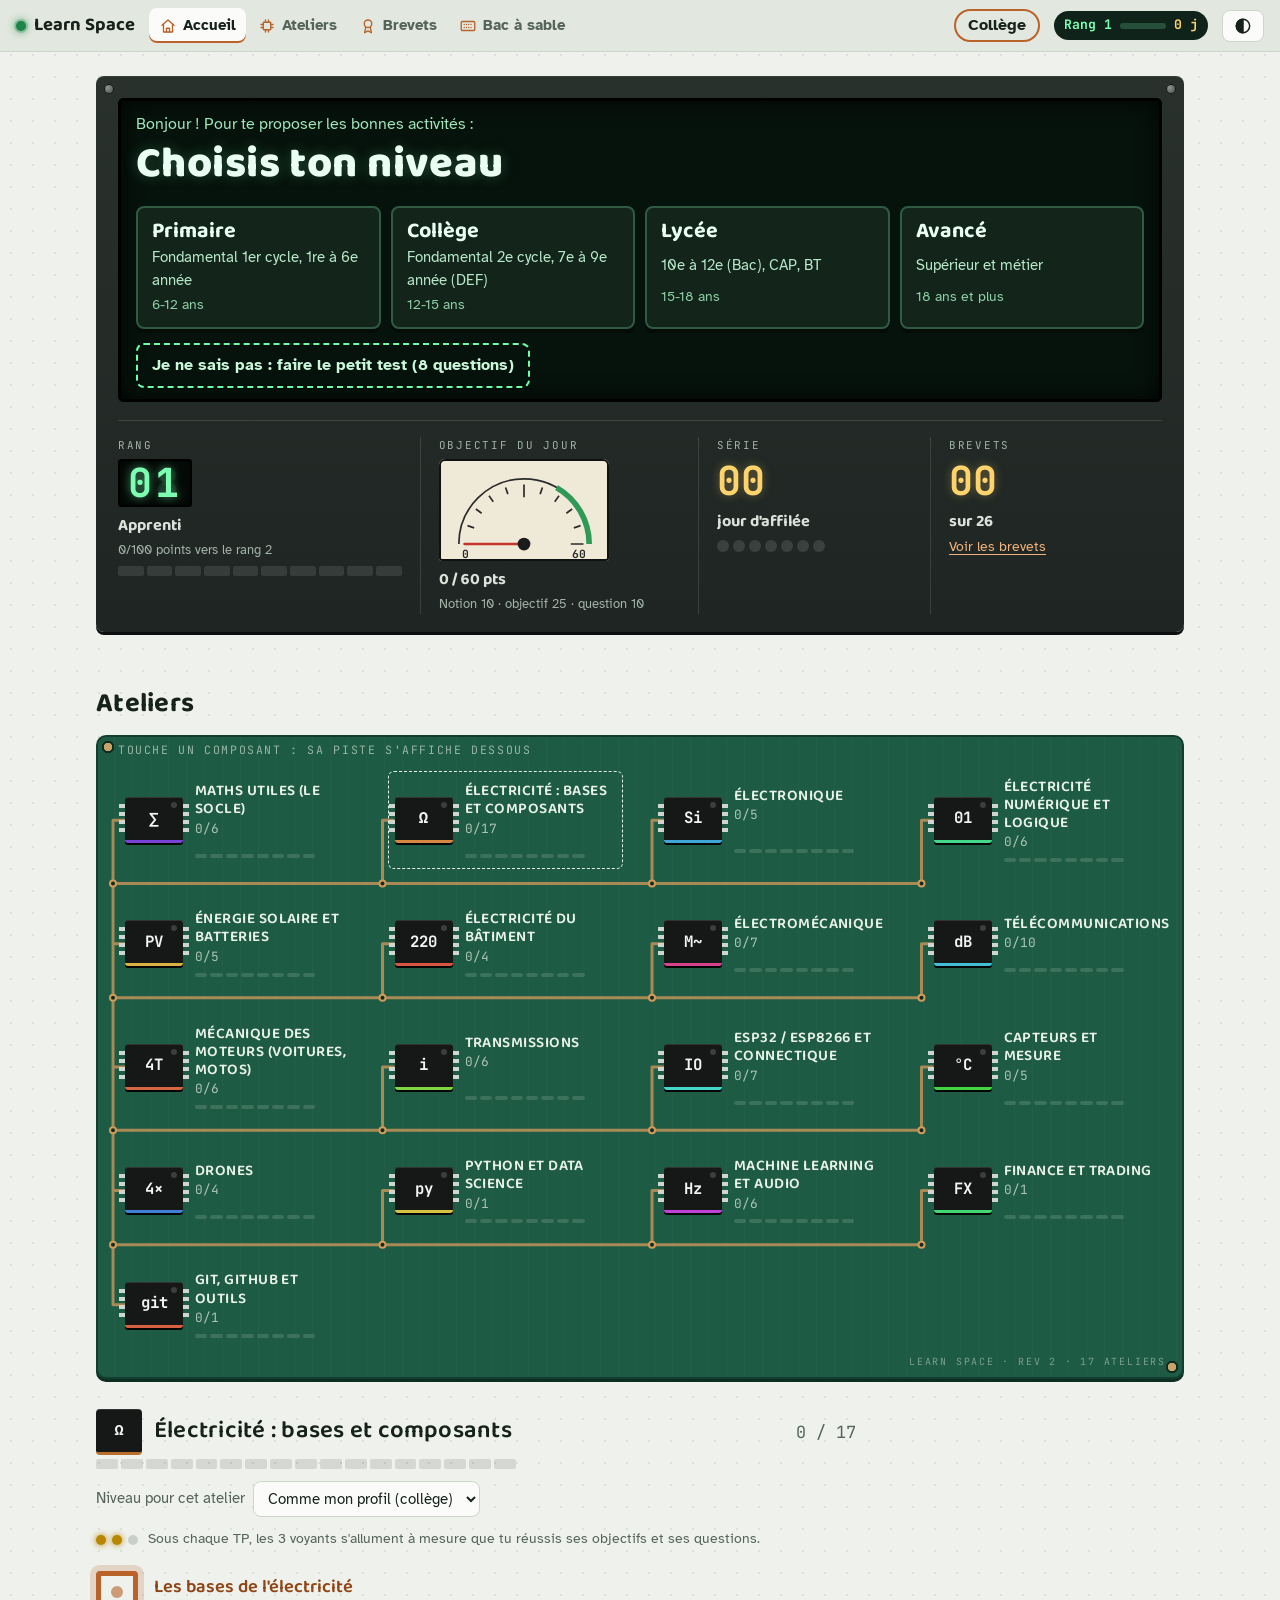
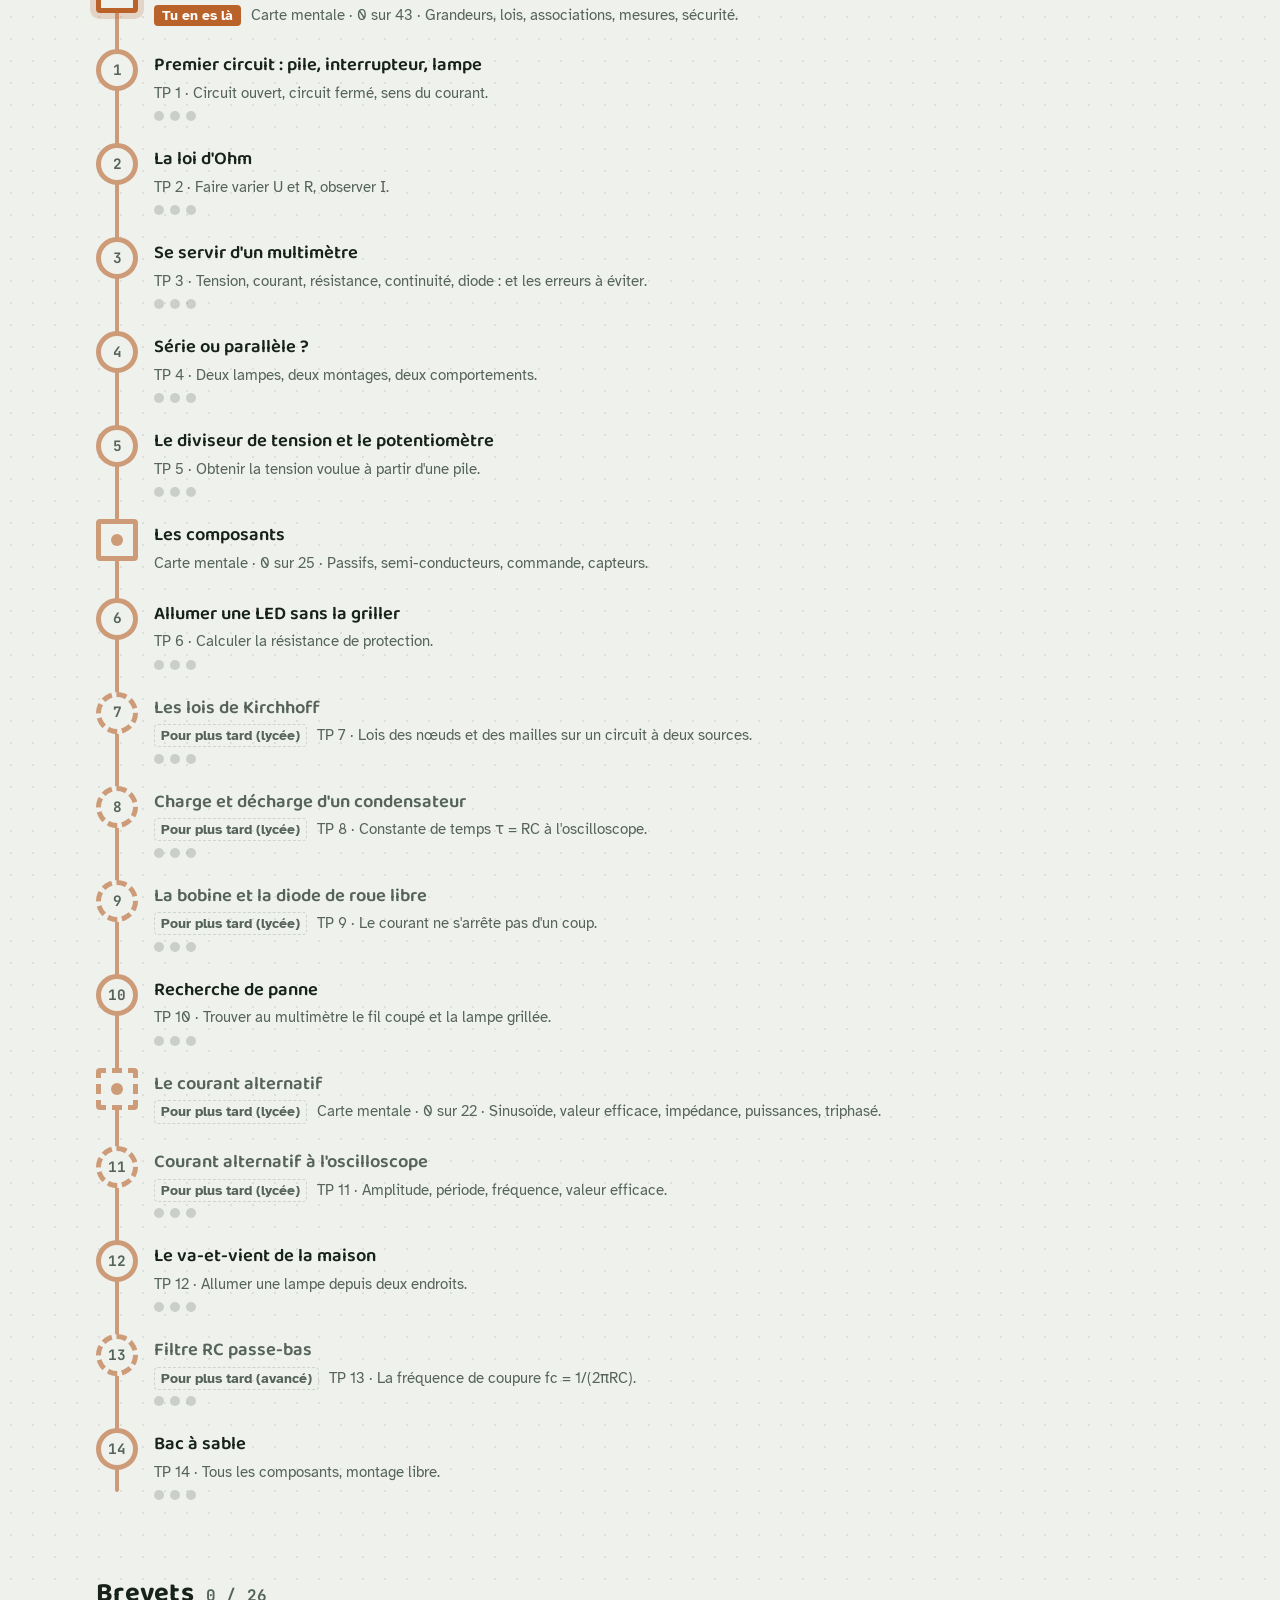
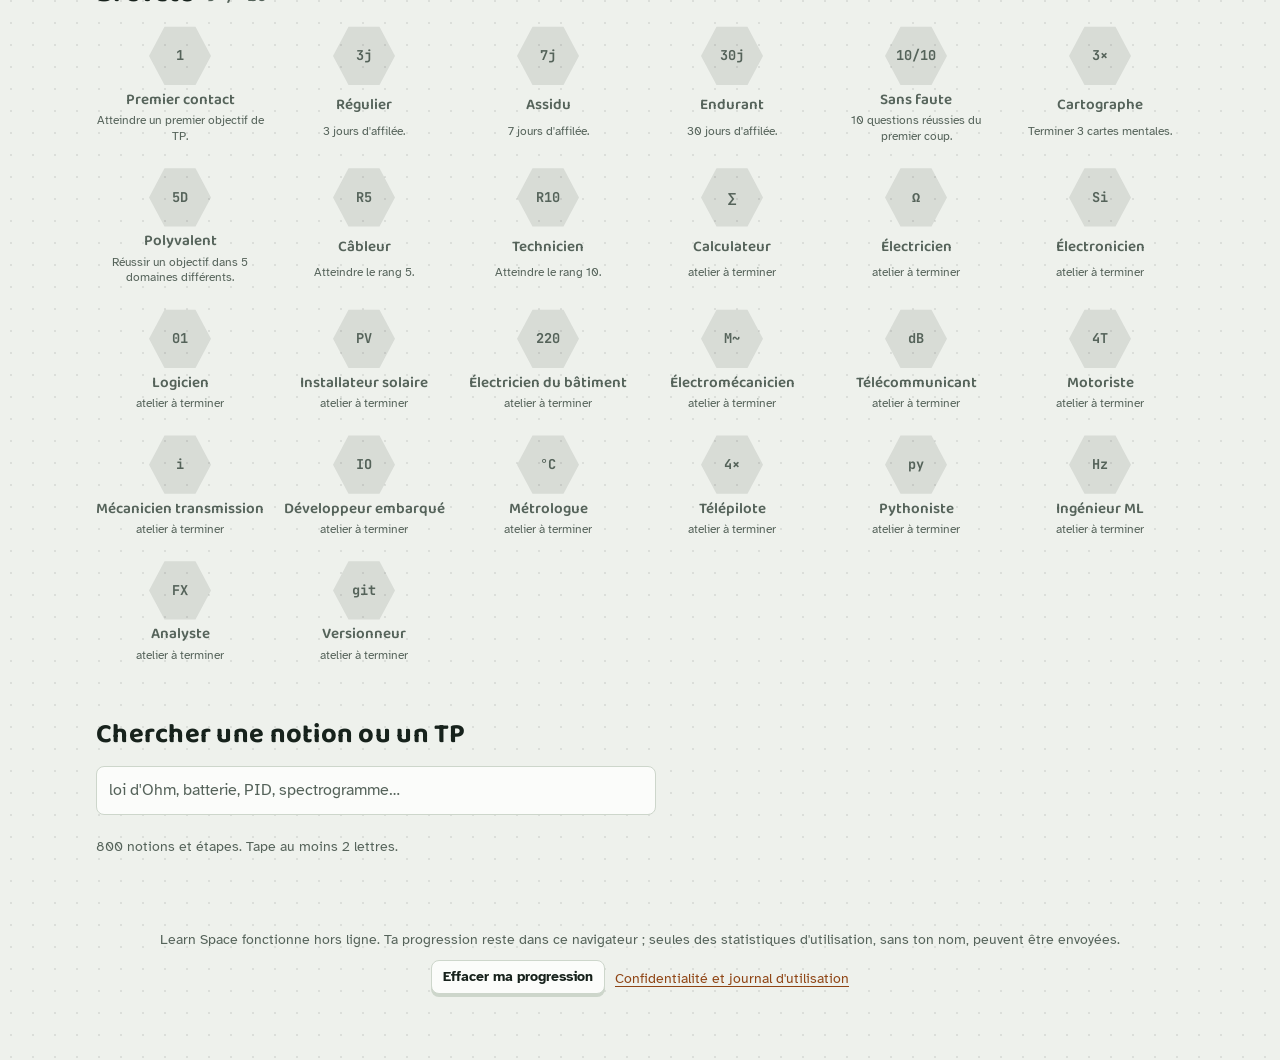
==== index.html @ 7f51d277 "Journal : corrections après l'avis du juge (plafonds et XFF, envoi au retour au premier plan, horlog" ====
<!doctype html>
<html lang="fr">
<head>
  <meta charset="utf-8">
  <meta name="viewport" content="width=device-width, initial-scale=1, viewport-fit=cover">
  <title>Learn Space</title>
  <link rel="manifest" href="manifest.webmanifest">
  <link rel="icon" href="assets/icone.svg" type="image/svg+xml">
  <meta name="theme-color" content="#1e5b44">
  <link rel="stylesheet" href="assets/css/style.css">
  <script src="assets/js/commun.js"></script>
  <script src="assets/js/progression.js"></script>
  <script src="assets/js/jeu.js"></script>
  <script src="contenu/parcours.js"></script>
  <script src="assets/js/niveaux.js"></script>
  <script src="assets/js/config-journal.js"></script>
  <script src="assets/js/journal.js"></script>
</head>
<body class="page-accueil">
  <main class="page">
    <section id="tableau" class="machine" aria-labelledby="titre-reprendre">
      <div id="reprendre" class="poste"></div>
      <div id="facade" class="facade" aria-label="Tableau de bord"></div>
    </section>

    <section id="ateliers" class="section" aria-labelledby="titre-ateliers">
      <h2 id="titre-ateliers">Ateliers</h2>
      <div class="carte-mere">
        <span class="serigraphie-consigne" aria-hidden="true">Touche un composant : sa piste s'affiche dessous</span>
        <svg class="pistes-cuivre" aria-hidden="true"></svg>
        <div id="composants" class="composants"></div>
        <span class="serigraphie-carte" aria-hidden="true">LEARN SPACE · REV 2 · 17 ATELIERS</span>
      </div>
      <div id="piste" class="piste-zone" aria-live="polite"></div>
    </section>

    <section id="brevets" class="section" aria-labelledby="titre-brevets">
      <h2 id="titre-brevets">Brevets <span id="brevets-resume" class="compte-titre"></span></h2>
      <div id="grille-brevets" class="plaques"></div>
    </section>

    <section id="bibliotheque" class="section" aria-labelledby="titre-biblio">
      <h2 id="titre-biblio">Chercher une notion ou un TP</h2>
      <input type="search" id="recherche" placeholder="loi d'Ohm, batterie, PID, spectrogramme…" aria-label="Chercher">
      <ul id="resultats" class="resultats"></ul>
    </section>

    <p class="pied">
      Learn Space fonctionne hors ligne. Ta progression reste dans ce navigateur ; seules des statistiques d'utilisation, sans ton nom, peuvent être envoyées.
      <button class="btn petit secondaire" id="effacer">Effacer ma progression</button>
      <a href="confidentialite.html">Confidentialité et journal d'utilisation</a>
    </p>
  </main>
  <script>
  (async function () {
    const LS = window.LS, J = LS.jeu;
    LS.entete(location.hash === "#brevets" ? "brevets" : location.hash && location.hash !== "#tableau" ? "ateliers" : "accueil");
    const cartes = [];
    LS.parcours.forEach(d => d.etapes.forEach(e => { if (e.type === "carte") cartes.push(e.id); }));
    await Promise.all(cartes.map(id => LS.charger("contenu/cartes/" + id + ".js").catch(() => null)));

    const avancement = (e, dom) => {
      if (e.type === "carte") { const c = LS.cartes[e.id]; return c ? LS.progressionCarte(c) : { faits: 0, total: 0, ratio: 0 }; }
      return LS.progressionTPStockee(e.id, LS.niveau(dom));
    };
    const nomNiveau = n => LS.infoNiveau(n).nom.toLowerCase();
    const majuscule = t => t.charAt(0).toUpperCase() + t.slice(1);
    const sansCarte = t => majuscule(t.replace(/^Carte : /, ""));
    const fini = a => a.total > 0 && a.ratio >= 0.999;
    const info = id => J.DOMAINES[id] || { code: "?", h: 30 };
    const bargraphe = (ratio, n) => { n = n || 10; return LS.el("span", { class: "bargraphe", style: "--n:" + n, role: "img", "aria-label": Math.round(ratio * 100) + " %" },
      Array.from({ length: n }, (_, i) => LS.el("i", { class: i < Math.round(ratio * n) ? "on" : "" }))); };
    const voyants = n => LS.el("span", { class: "voyants", role: "img", "aria-label": n + " voyant(s) sur 3" }, [0, 1, 2].map(i => LS.el("i", { class: i < n ? "on" : "" })));

    const domaines = LS.parcours.map(d => {
      const n = LS.niveau(d.id);
      const etapes = d.etapes.map(e => Object.assign({ domaine: d.id }, e, { a: avancement(e, d.id), portee: LS.pourNiveau(e.niv, n) }));
      const ratio = etapes.reduce((s, e) => s + e.a.ratio, 0) / etapes.length;
      // Étape en cours : la première non terminée qui est à la portée de l'élève (sinon la première non terminée).
      const courante = etapes.find(e => !fini(e.a) && e.portee) || etapes.find(e => !fini(e.a)) || null;
      return { d, n, etapes, ratio, faites: etapes.filter(e => fini(e.a)).length, courante };
    });
    const parId = Object.fromEntries(domaines.map(x => [x.d.id, x]));

    /* ---------- Reprendre ---------- */
    const der = LS.lire("derniere", null);
    let cible = null, raison = "";
    if (der) {
      const dom = domaines.find(x => x.etapes.some(e => e.type === der.type && e.id === der.id));
      const e = dom && dom.etapes.find(x => x.type === der.type && x.id === der.id);
      if (e && !fini(e.a) && e.portee) { cible = e; raison = "Tu t'es arrêté ici"; }
      else if (dom && dom.courante) { cible = dom.courante; raison = "Étape suivante"; }
    }
    if (!cible) { const dom = domaines.find(x => x.d.id === "electricite" && x.courante) || domaines.find(x => x.courante); if (dom) { cible = dom.courante; raison = der ? "Prochaine étape" : "Pour commencer"; } }
    const rep = document.getElementById("reprendre");
    const ecranChoix = !LS.profil().niveau || location.hash === "#niveau";
    if (ecranChoix) choixNiveau();
    else if (cible) {
      const inf = info(cible.domaine);
      rep.style.setProperty("--h", inf.h);
      // Un écran de machine qui affiche l'étape, et un gros bouton rond pour la lancer.
      rep.append(
        LS.el("div", { class: "ecran" }, [
          LS.el("span", { class: "ecran-ligne", text: raison + " :" }),
          LS.el("h1", { id: "titre-reprendre", text: sansCarte(cible.titre) }),
          LS.el("span", { class: "ecran-ligne" }, [LS.el("span", { class: "marquage mini", text: inf.code, "aria-hidden": "true" }),
            LS.el("span", { text: (cible.type === "carte" ? "carte mentale" : "TP") + " de l'atelier " + LS.nomDomaine(cible.domaine) + (cible.a.total ? ", " + cible.a.faits + " sur " + cible.a.total + " fait" + (cible.a.faits > 1 ? "s" : "") : "") })])
        ]),
        LS.el("a", { class: "bouton-marche", href: LS.etapeHref(cible) }, [LS.el("span", { class: "capuchon", "aria-hidden": "true" }), LS.el("span", { class: "etiquette-marche", text: cible.a.faits ? "Reprendre" : "Commencer" })]));
    } else rep.append(LS.el("div", { class: "ecran" }, [LS.el("h1", { id: "titre-reprendre", text: "Tout est terminé. Bravo !" })]));

    /* ---------- Choix du niveau, ou petit test de placement, sur l'écran de la machine ---------- */
    function choixNiveau() {
      const p = LS.profil();
      rep.innerHTML = "";
      const ecran = LS.el("div", { class: "ecran ecran-choix" });
      rep.append(ecran);
      ecran.append(
        LS.el("span", { class: "ecran-ligne", text: p.niveau ? "Ton niveau actuel : " + nomNiveau(p.niveau) + "." : "Bonjour ! Pour te proposer les bonnes activités :" }),
        LS.el("h1", { id: "titre-reprendre", text: "Choisis ton niveau" }),
        LS.el("div", { class: "clavier-niveaux" }, LS.NIVEAUX.map(x => LS.el("button", { class: "touche-niveau" + (p.niveau === x.n ? " actif" : ""), onclick: () => valider(x.n) }, [
          LS.el("strong", { text: x.nom }), LS.el("span", { text: x.ecole }), LS.el("small", { text: x.age })]))),
        LS.el("button", { class: "touche-test", onclick: test, text: "Je ne sais pas : faire le petit test (8 questions)" }));
    }
    function valider(n) {
      LS.choisirNiveau(n);
      try { history.replaceState(null, "", "#tableau"); } catch (e) { /* cadre */ }
      location.reload();
    }
    function test() {
      const Q = LS.TEST_PLACEMENT, reps = {};
      let niv = 1, k = 0;
      const ecran = rep.querySelector(".ecran");
      const suivante = () => {
        const qs = Q.map((q, i) => i).filter(i => Q[i].niv === niv);
        if (k >= qs.length) {
          const justes = qs.filter(i => reps[i] === Q[i].bonne).length;
          if (justes === 0 || niv === 4) return fin();
          niv++; k = 0; return suivante();
        }
        const i = qs[k], q = Q[i];
        ecran.innerHTML = "";
        ecran.append(LS.el("span", { class: "ecran-ligne", text: "Petit test · question " + (Object.keys(reps).length + 1) }),
          LS.el("h1", { id: "titre-reprendre", class: "question-test", text: q.q }),
          LS.el("div", { class: "reponses-test" }, q.choix.map((c, j) => LS.el("button", { class: "touche-niveau", text: c, onclick: () => { reps[i] = j; k++; suivante(); } }))));
      };
      const fin = () => {
        const n = LS.niveauDuTest(reps);
        ecran.innerHTML = "";
        ecran.append(LS.el("span", { class: "ecran-ligne", text: "Merci ! D'après tes réponses, on te propose :" }),
          LS.el("h1", { id: "titre-reprendre", text: LS.infoNiveau(n).nom }),
          LS.el("span", { class: "ecran-ligne", text: LS.infoNiveau(n).ecole + ". Tu pourras en changer quand tu veux." }),
          LS.el("div", { class: "clavier-niveaux deux" }, [LS.el("button", { class: "touche-niveau actif", text: "C'est parti", onclick: () => valider(n) }),
            LS.el("button", { class: "touche-niveau", text: "Choisir moi-même", onclick: choixNiveau })]));
      };
      suivante();
    }

    /* ---------- Façade d'appareil : niveau, jauge du jour, série, brevets ---------- */
    const etat = J.etat();
    const avDom = Object.fromEntries(domaines.map(x => [x.d.id, x.ratio]));
    const brevets = J.brevets(avDom), obtenus = brevets.filter(b => b.ok);
    const fac = document.getElementById("facade");
    const module = (cls, titre, contenu) => LS.el("div", { class: "module " + cls }, [LS.el("span", { class: "serigraphie", text: titre }), ...contenu]);
    fac.append(module("m-niveau", "RANG", [
      LS.el("div", { class: "afficheur", role: "img", "aria-label": "Rang " + etat.niveau.n }, [LS.el("span", { class: "fantome", "aria-hidden": "true", text: "88" }), LS.el("span", { class: "chiffres", text: String(etat.niveau.n).padStart(2, "0") })]),
      LS.el("span", { class: "module-texte" }, [LS.el("strong", { text: etat.niveau.titre }), LS.el("small", { text: etat.niveau.dans + "/" + etat.niveau.pour + " points vers le rang " + (etat.niveau.n + 1) })]),
      bargraphe(etat.niveau.ratio)
    ]));
    const r = Math.min(1, etat.jour / etat.objectifJour), ang = -90 + 180 * r;
    const grad = Array.from({ length: 11 }, (_, i) => { const a = Math.PI * (1 - i / 10), l = i % 5 ? 37 : 33; return `<line x1="${(60 + 42 * Math.cos(a)).toFixed(1)}" y1="${(60 - 42 * Math.sin(a)).toFixed(1)}" x2="${(60 + l * Math.cos(a)).toFixed(1)}" y2="${(60 - l * Math.sin(a)).toFixed(1)}"/>`; }).join("");
    fac.append(module("m-jour", "OBJECTIF DU JOUR", [
      LS.el("div", { class: "galva", html: `<svg viewBox="0 0 120 72" role="img" aria-label="${etat.jour} points sur ${etat.objectifJour} aujourd'hui">
        <path d="M14 60 A46 46 0 0 1 106 60" class="g-zone"/><path d="M83 20.2 A46 46 0 0 1 106 60" class="g-vert"/>
        <g class="g-grad">${grad}</g><text x="16" y="70" class="g-txt">0</text><text x="104" y="70" class="g-txt" text-anchor="end">${etat.objectifJour}</text>
        <line x1="60" y1="60" x2="60" y2="18" class="g-aiguille" transform="rotate(${ang.toFixed(1)} 60 60)"/><circle cx="60" cy="60" r="4.5" class="g-axe"/></svg>` }),
      LS.el("span", { class: "module-texte" }, [LS.el("strong", { class: "mono", text: etat.jour + " / " + etat.objectifJour + " pts" }), LS.el("small", { text: etat.jour >= etat.objectifJour ? "Atteint aujourd'hui." : "Notion 10 · objectif 25 · question 10" })])
    ]));
    const jours = LS.lire("jours", {}), semaine = LS.el("span", { class: "semaine", "aria-hidden": "true" });
    for (let i = 6; i >= 0; i--) { const d = new Date(); d.setDate(d.getDate() - i); semaine.append(LS.el("i", { class: (jours[J.jourISO(d)] || 0) > 0 ? "on" : "" })); }
    fac.append(module("m-serie", "SÉRIE", [LS.el("span", { class: "compteur mono", text: String(etat.serie).padStart(2, "0") }), LS.el("span", { class: "module-texte" }, [LS.el("strong", { text: etat.serie > 1 ? "jours d'affilée" : "jour d'affilée" }), semaine])]));
    fac.append(module("m-brevets", "BREVETS", [LS.el("span", { class: "compteur mono", text: String(obtenus.length).padStart(2, "0") }), LS.el("span", { class: "module-texte" }, [LS.el("strong", { text: "sur " + brevets.length }), LS.el("a", { href: "#brevets", text: "Voir les brevets" })])]));

    /* ---------- Carte mère : un composant par atelier, reliés par des pistes ---------- */
    const zoneC = document.getElementById("composants"), svgP = document.querySelector(".pistes-cuivre"), zonePiste = document.getElementById("piste");
    domaines.forEach(x => {
      const inf = info(x.d.id);
      zoneC.append(LS.el("button", { class: "composant" + (x.ratio >= 0.999 ? " termine" : x.ratio > 0 ? " en-cours" : ""), id: "atelier-" + x.d.id, style: "--h:" + inf.h, "aria-label": x.d.titre + ", " + x.faites + " étapes terminées sur " + x.etapes.length, onclick: () => choisir(x.d.id, true) }, [
        LS.el("span", { class: "boitier", "aria-hidden": "true" }, [LS.el("span", { class: "code", text: inf.code }), LS.el("span", { class: "led-etat" })]),
        LS.el("span", { class: "etiquette-compo" }, [LS.el("strong", { text: x.d.titre }), LS.el("small", { class: "mono", text: x.faites + "/" + x.etapes.length })]),
        bargraphe(x.ratio, 8)
      ]));
    });
    // Pistes de cuivre orthogonales d'un boîtier au suivant (recalculées quand la mise en page change).
    function tracerPistes() {
      const base = zoneC.getBoundingClientRect();
      const compos = [...zoneC.querySelectorAll(".composant")].map(c => ({ c: c.getBoundingClientRect(), b: c.querySelector(".boitier").getBoundingClientRect() }));
      svgP.setAttribute("viewBox", `0 0 ${base.width} ${base.height}`);
      svgP.style.width = base.width + "px"; svgP.style.height = base.height + "px";
      // Bas de chaque rangée : les pistes passent dans le couloir sous la rangée, jamais sur les textes.
      const basRangee = y => Math.max(...compos.filter(k => Math.abs(k.c.top - y) < 4).map(k => k.c.bottom));
      let d = "", vias = "";
      for (let i = 0; i < compos.length - 1; i++) {
        const A = compos[i], B = compos[i + 1];
        // On sort et on entre par la patte gauche des boîtiers : la colonne de gauche est toujours libre.
        const xa = A.b.left - base.left, xb = B.b.left - base.left, ga = xa - 12, gb = xb - 12;
        const ya = A.b.top + A.b.height / 2 - base.top, yb = B.b.top + B.b.height / 2 - base.top;
        const couloir = basRangee(A.c.top) - base.top + 14;
        d += `M${xa} ${ya}H${ga}V${couloir}H${gb}V${yb}H${xb}`;
        vias += `<circle cx="${ga}" cy="${couloir}" r="3"/>`;
      }
      svgP.innerHTML = `<path d="${d}"/><g class="vias">${vias}</g>`;
    }
    tracerPistes();
    if (window.ResizeObserver) new ResizeObserver(tracerPistes).observe(zoneC); else window.addEventListener("resize", tracerPistes);
    if (document.fonts && document.fonts.ready) document.fonts.ready.then(tracerPistes);

    function choisir(id, defiler) {
      const x = parId[id]; if (!x) return;
      zoneC.querySelectorAll(".composant").forEach(t => { const v = t.id === "atelier-" + id; t.classList.toggle("choisi", v); t.setAttribute("aria-pressed", v ? "true" : "false"); });
      const inf = info(id);
      zonePiste.innerHTML = ""; zonePiste.style.setProperty("--h", inf.h);
      const liste = LS.el("ol", { class: "piste" });
      let nTP = 0;
      x.etapes.forEach(e => {
        const f = fini(e.a), cour = (cible && cible.domaine === id ? cible.id === e.id && cible.type === e.type : x.courante === e);
        if (e.type === "tp") nTP++;
        liste.append(LS.el("li", { class: "plot" + (f ? " fait" : "") + (cour ? " courant" : "") + (e.portee ? "" : " plus-tard") + (e.type === "carte" ? " carte" : " tp") }, [
          LS.el("span", { class: "pastille", "aria-hidden": "true", text: f ? "✓" : e.type === "carte" ? "" : String(nTP) }),
          LS.el("div", { class: "plot-texte" }, [
            LS.el("a", { href: LS.etapeHref(e), class: "plot-lien", text: sansCarte(e.titre) }),
            LS.el("span", { class: "plot-info" }, [cour ? LS.el("span", { class: "ici", text: "Tu en es là" }) : null,
              e.portee ? null : LS.el("span", { class: "plus-tard-etiquette", text: "Pour plus tard (" + nomNiveau(e.niv) + ")" }),
              LS.el("span", { text: (e.type === "carte" ? "Carte mentale" : "TP " + nTP) + (e.a.total ? " · " + e.a.faits + " sur " + e.a.total : "") + (e.desc ? " · " + e.desc : "") })]),
            e.type === "tp" ? voyants(Math.round(e.a.ratio * 3)) : null
          ])
        ]));
      });
      zonePiste.append(
        LS.el("div", { class: "piste-tete" }, [
          LS.el("div", { class: "piste-nom" }, [LS.el("span", { class: "marquage", text: inf.code, "aria-hidden": "true" }), LS.el("h3", { text: x.d.titre }),
            LS.el("span", { class: "piste-compte mono", text: x.faites + " / " + x.etapes.length })]), bargraphe(x.ratio, x.etapes.length),
          LS.el("label", { class: "niveau-atelier" }, [LS.el("span", { text: "Niveau pour cet atelier" }),
            LS.el("select", { id: "niveau-atelier", onchange: ev => { LS.choisirNiveau(+ev.target.value || null, id); location.reload(); } },
              [LS.el("option", { value: "", text: "Comme mon profil (" + nomNiveau(LS.niveau()) + ")" })].concat(LS.NIVEAUX.map(v => {
                const o = LS.el("option", { value: v.n, text: v.nom }); if ((LS.profil().parAtelier || {})[id] === v.n) o.selected = true; return o; })))]),
          LS.el("p", { class: "legende-voyants" }, [voyants(2), LS.el("span", { text: "Sous chaque TP, les 3 voyants s'allument à mesure que tu réussis ses objectifs et ses questions." })])]),
        liste);
      if (defiler) { zonePiste.scrollIntoView({ behavior: matchMedia("(prefers-reduced-motion: reduce)").matches ? "auto" : "smooth", block: "start" }); try { history.replaceState(null, "", "#" + id); } catch (e) { /* cadre */ } }
    }
    const h = location.hash.slice(1);
    choisir(parId[h] ? h : (cible ? cible.domaine : domaines[0].d.id), !!parId[h]);

    /* ---------- Brevets : plaques gravées ---------- */
    document.getElementById("brevets-resume").textContent = obtenus.length + " / " + brevets.length;
    const gb = document.getElementById("grille-brevets");
    const vus = LS.lire("brevetsVus", {}), nouveaux = [];
    brevets.forEach(b => {
      if (b.ok && !vus[b.id]) { nouveaux.push(b); vus[b.id] = true; }
      gb.append(LS.el("div", { class: "plaque-brevet" + (b.ok ? " obtenu" : "") + (b.domaine ? " domaine" : ""), style: b.h !== undefined ? "--h:" + b.h : null, title: b.desc }, [
        LS.el("span", { class: "plaque", text: b.code, "aria-hidden": "true" }),
        LS.el("strong", { text: b.nom }),
        LS.el("small", { text: b.ok ? "obtenu" : b.domaine ? "atelier à terminer" : b.desc })]));
    });
    LS.ecrire("brevetsVus", vus);
    nouveaux.slice(0, 3).forEach(b => LS.avis("Nouveau brevet : " + b.nom));
    if (location.hash === "#brevets") document.getElementById("brevets").scrollIntoView();

    /* ---------- Recherche ---------- */
    const index = [];
    domaines.forEach(x => x.etapes.forEach(e => index.push({ texte: e.titre + " " + (e.desc || ""), titre: sansCarte(e.titre), sous: (e.type === "carte" ? "Carte · " : "TP · ") + x.d.titre, href: LS.etapeHref(e) })));
    LS.parcours.forEach(d => d.etapes.filter(e => e.type === "carte" && LS.cartes[e.id]).forEach(e => {
      LS.noeudsCarte(LS.cartes[e.id]).filter(n => n._niveau > 0).forEach(n => index.push({ texte: n.t + " " + (n.d || ""), titre: n.t, sous: "Notion · " + LS.cartes[e.id].titre, href: "carte.html?id=" + e.id + "&n=" + LS.slug(n.t) }));
    }));
    const norm = t => String(t).normalize("NFD").replace(/[̀-ͯ]/g, "").toLowerCase();
    index.forEach(x => { x.n = norm(x.texte); x.nt = norm(x.titre); });
    const res = document.getElementById("resultats"), champ = document.getElementById("recherche");
    const chercher = () => {
      const q = norm(champ.value.trim()); res.innerHTML = "";
      if (q.length < 2) { res.append(LS.el("li", { class: "vide", text: index.length + " notions et étapes. Tape au moins 2 lettres." })); return; }
      const t = index.filter(x => x.n.includes(q)).sort((a, b) => (b.nt.includes(q) - a.nt.includes(q))).slice(0, 30);
      if (!t.length) res.append(LS.el("li", { class: "vide", text: "Rien trouvé pour « " + champ.value + " »." }));
      t.forEach(x => res.append(LS.el("li", {}, [LS.el("a", { href: x.href, text: x.titre }), LS.el("span", { class: "desc", text: x.sous })])));
    };
    champ.addEventListener("input", chercher); chercher();

    document.getElementById("effacer").addEventListener("click", ev => {
      LS.confirmer(ev.currentTarget, () => { ["compris", "tp", "gains", "jours", "brevetsVus"].forEach(k => LS.ecrire(k, {})); LS.ecrire("derniere", null); location.reload(); }, "Tout effacer ? Clique encore");
    });
  })();
  </script>
</body>
</html>
---- assets/css/style.css ----
/* Learn Space : feuille de style commune.
   Identité « atelier d'électronique » : plan d'atelier en clair, circuit imprimé de nuit en sombre,
   cuivre pour l'action, LED pour l'état, afficheurs et jauges pour la progression.
   Mise en page : en-tête collant + onglets en bas sur téléphone ; contenu en une colonne qui
   s'élargit en grilles sur grand écran. */

/* Polices locales (hors ligne, aucune requête vers un service tiers) : voir assets/fonts/LICENCES.md */
@font-face { font-family: "Atkinson Hyperlegible"; font-style: normal; font-weight: 400; font-display: swap; src: url("../fonts/atkinson-400.woff2") format("woff2"); }
@font-face { font-family: "Atkinson Hyperlegible"; font-style: normal; font-weight: 700; font-display: swap; src: url("../fonts/atkinson-700.woff2") format("woff2"); }
@font-face { font-family: "Atkinson Hyperlegible"; font-style: italic; font-weight: 400; font-display: swap; src: url("../fonts/atkinson-400-italique.woff2") format("woff2"); }
@font-face { font-family: "Baloo 2"; font-style: normal; font-weight: 400 800; font-display: swap; src: url("../fonts/baloo2.woff2") format("woff2"); }
@font-face { font-family: "JetBrains Mono"; font-style: normal; font-weight: 100 800; font-display: swap; src: url("../fonts/jetbrains-mono.woff2") format("woff2"); }

:root {
  --fond: #eef1ec;
  --fond-2: #e2e8df;
  --carte: #fbfcfa;
  --texte: #17221c;
  --texte-doux: #55635a;
  --accent: #b9622a;
  --accent-fort: #8f4515;
  --noeud: #f1d6b6;
  --noeud-texte: #46260f;
  --lien: #b9622a;
  --bordure: #cdd6cb;
  --ok: #1d8549;
  --alerte: #c3352a;
  --info: #2560a5;
  --or: #b88600;
  --pcb: #1d5c45;
  --pcb-texte: #eaf5ee;
  --ecran: #10231b;
  --ecran-texte: #7dffb2;
  --sur-accent: #ffffff;
  --ombre: 0 1px 0 rgba(23, 34, 28, .06), 0 6px 18px -10px rgba(23, 34, 28, .35);
  --rayon: 12px;
  --police: "Atkinson Hyperlegible", "Segoe UI", system-ui, -apple-system, sans-serif;
  --police-titre: "Baloo 2", "Segoe UI", system-ui, sans-serif;
  --mono: "JetBrains Mono", ui-monospace, Consolas, monospace;
  --nav-bas: 0px;
  color-scheme: light;
}
@media (prefers-color-scheme: dark) {
  :root:not([data-theme="light"]) {
    --fond: #0e1613; --fond-2: #14201b; --carte: #19261f; --texte: #e7eee8; --texte-doux: #a3b2a8;
    --accent: #dd8a4e; --accent-fort: #f3a86f; --noeud: #f0c597; --noeud-texte: #36200d; --lien: #dd8a4e;
    --bordure: #2b3a33; --ok: #4fd08a; --alerte: #ff7b6c; --info: #84b6ff; --or: #f0c24b;
    --pcb: #2a7d5d; --pcb-texte: #eaf5ee; --ecran: #07120d; --ecran-texte: #7dffb2; --sur-accent: #1c0e04;
    --ombre: 0 1px 0 rgba(0, 0, 0, .3), 0 8px 22px -12px rgba(0, 0, 0, .7);
    color-scheme: dark;
  }
}
:root[data-theme="dark"] {
  --fond: #0e1613; --fond-2: #14201b; --carte: #19261f; --texte: #e7eee8; --texte-doux: #a3b2a8;
  --accent: #dd8a4e; --accent-fort: #f3a86f; --noeud: #f0c597; --noeud-texte: #36200d; --lien: #dd8a4e;
  --bordure: #2b3a33; --ok: #4fd08a; --alerte: #ff7b6c; --info: #84b6ff; --or: #f0c24b;
  --pcb: #2a7d5d; --pcb-texte: #eaf5ee; --ecran: #07120d; --ecran-texte: #7dffb2; --sur-accent: #1c0e04;
  --ombre: 0 1px 0 rgba(0, 0, 0, .3), 0 8px 22px -12px rgba(0, 0, 0, .7);
  color-scheme: dark;
}

* { box-sizing: border-box; }
html, body { margin: 0; }
body {
  background: var(--fond);
  /* trame discrète de plan / de circuit imprimé */
  background-image: radial-gradient(color-mix(in srgb, var(--texte) 9%, transparent) 1px, transparent 1.2px);
  background-size: 22px 22px;
  color: var(--texte);
  font-family: var(--police);
  font-size: 16px;
  line-height: 1.55;
  min-height: 100vh;
  padding-bottom: var(--nav-bas);
}
body::before { content: ""; position: fixed; inset: 0 0 auto; height: env(safe-area-inset-top, 0px); z-index: 60; background: var(--fond-2); }
a { color: var(--accent-fort); text-underline-offset: 3px; }
h1, h2, h3 { line-height: 1.2; font-family: var(--police-titre); text-wrap: balance; letter-spacing: .01em; }
h1 { font-size: clamp(1.6rem, 3.6vw, 2.3rem); font-weight: 800; margin: .2em 0 .4em; }
h2 { font-size: 1.3rem; font-weight: 700; margin: 1.2em 0 .5em; }
h3 { font-size: 1.08rem; font-weight: 600; margin: 1em 0 .4em; }
code, .mono { font-family: var(--mono); font-size: .9em; }
:focus-visible { outline: 3px solid color-mix(in srgb, var(--accent) 70%, transparent); outline-offset: 2px; }
.surtitre { font-family: var(--mono); font-size: .82rem; letter-spacing: .12em; text-transform: uppercase; color: var(--texte-doux); }

/* ---------- En-tête et navigation ---------- */
.entete {
  display: flex; align-items: center; gap: 14px;
  padding-block: 8px; padding-left: max(16px, env(safe-area-inset-left, 0px)); padding-right: max(16px, env(safe-area-inset-right, 0px));
  background: var(--fond-2);
  border-bottom: 1px solid var(--bordure);
  position: sticky; top: env(safe-area-inset-top, 0px); z-index: 50;
}
.entete .logo { display: inline-flex; align-items: center; gap: 8px; font-family: var(--police-titre); font-weight: 700; font-size: 1.15rem; color: var(--texte); text-decoration: none; white-space: nowrap; }
.led { width: 10px; height: 10px; border-radius: 50%; background: var(--ok); box-shadow: 0 0 0 2px color-mix(in srgb, var(--ok) 25%, transparent), 0 0 10px var(--ok); }
.nav-haut { display: flex; gap: 2px; flex: 1; }
.onglet { display: inline-flex; align-items: center; gap: 6px; color: var(--texte-doux); text-decoration: none; padding: 6px 10px; border-radius: 8px; font-weight: 700; font-size: .93rem; }
.onglet .ic { display: inline-flex; color: var(--accent); }
.onglet .ic svg { width: 18px; height: 18px; }
.bouton-theme { display: inline-grid; place-items: center; }
.onglet:hover { color: var(--texte); background: var(--fond); }
.onglet.actif { color: var(--texte); background: var(--carte); box-shadow: inset 0 -2px 0 var(--accent); }
.puce-joueur { white-space: nowrap; display: inline-flex; align-items: center; gap: 8px; padding: 4px 10px; border-radius: 99px; background: var(--ecran); color: var(--ecran-texte); text-decoration: none; font-family: var(--mono); font-size: .82rem; font-weight: 700; }
.puce-barre { width: 46px; height: 6px; border-radius: 3px; background: color-mix(in srgb, var(--ecran-texte) 20%, transparent); overflow: hidden; }
.puce-barre > span { display: block; height: 100%; background: var(--ecran-texte); transition: width .5s; }
.puce-serie { color: #ffd36b; }
.bouton-theme { background: var(--carte); border: 1px solid var(--bordure); color: var(--texte); border-radius: 8px; padding: 5px 10px; cursor: pointer; font: inherit; }
.nav-bas { display: none; }
@media (max-width: 720px) {
  :root { --nav-bas: calc(62px + env(safe-area-inset-bottom, 0px)); }
  .nav-haut { display: none; }
  .entete { justify-content: space-between; }
  .entete .logo { margin-right: auto; }
  .nav-bas {
    display: grid; grid-template-columns: repeat(4, 1fr); position: fixed; z-index: 55; left: 0; right: 0; bottom: 0;
    padding: 6px max(8px, env(safe-area-inset-right, 0px)) calc(6px + env(safe-area-inset-bottom, 0px)) max(8px, env(safe-area-inset-left, 0px));
    background: var(--fond-2); border-top: 1px solid var(--bordure);
  }
  .nav-bas .onglet { flex-direction: column; gap: 0; font-size: .72rem; padding: 4px 2px; justify-content: center; }
  .nav-bas .onglet .ic svg { width: 22px; height: 22px; }
  .nav-bas .onglet.actif { box-shadow: inset 0 2px 0 var(--accent); background: transparent; }
  body.page-tp { --nav-bas: 0px; }
  body.page-tp .nav-bas, body.carte-page .nav-bas { display: none; }
  body.carte-page { --nav-bas: 0px; }
}

.page { max-width: 1120px; margin: 0 auto; padding-block: 16px 40px; padding-left: max(16px, env(safe-area-inset-left, 0px)); padding-right: max(16px, env(safe-area-inset-right, 0px)); }
.page-large { max-width: 1500px; margin: 0 auto; padding-block: 12px 28px; padding-left: max(16px, env(safe-area-inset-left, 0px)); padding-right: max(16px, env(safe-area-inset-right, 0px)); }

/* ---------- Boutons (touches d'appareil) et champs ---------- */
.btn {
  display: inline-flex; align-items: center; gap: 6px; justify-content: center;
  background: var(--accent); color: var(--sur-accent); border: none; border-radius: 10px;
  box-shadow: 0 3px 0 var(--accent-fort); padding: 9px 16px; margin-bottom: 3px;
  font: inherit; font-weight: 700; cursor: pointer; text-decoration: none; touch-action: manipulation;
  transition: transform .06s, box-shadow .06s, filter .15s;
}
.btn:hover { filter: brightness(1.06); }
.btn:active { transform: translateY(3px); box-shadow: 0 0 0 var(--accent-fort); }
.btn.secondaire { background: var(--carte); color: var(--texte); box-shadow: 0 3px 0 var(--bordure); border: 1px solid var(--bordure); }
.btn.secondaire:active { box-shadow: 0 0 0 var(--bordure); }
.btn.petit { padding: 5px 11px; font-size: .88rem; border-radius: 8px; }
.btn.actif { outline: 3px solid var(--accent); outline-offset: 1px; }
.btn:disabled { opacity: .5; cursor: default; transform: none; }

input[type="range"] { width: 100%; accent-color: var(--accent); }
select, input[type="text"], input[type="number"], input[type="search"] {
  font: inherit; padding: 7px 10px; border-radius: 8px;
  border: 1px solid var(--bordure); background: var(--carte); color: var(--texte);
}

/* ---------- Blocs, étiquettes, barres ---------- */
.bloc { background: var(--carte); border: 1px solid var(--bordure); border-radius: var(--rayon); padding: 14px 16px; box-shadow: var(--ombre); }
.grille { display: grid; gap: 14px; grid-template-columns: repeat(auto-fill, minmax(min(100%, 260px), 1fr)); }
.etiquette {
  display: inline-block; font-size: .76rem; font-weight: 700; padding: 2px 8px; border-radius: 6px;
  background: var(--fond-2); color: var(--texte-doux); border: 1px solid var(--bordure);
}
.etiquette.carte { background: var(--noeud); color: var(--noeud-texte); border-color: transparent; }
.etiquette.tp { background: var(--pcb); color: var(--pcb-texte); border-color: transparent; }
.etiquette.fait { background: var(--ok); color: var(--sur-accent); border-color: transparent; }
.barre { height: 8px; background: var(--fond-2); border-radius: 99px; overflow: hidden; }
.barre > span { display: block; height: 100%; background: var(--ok); border-radius: 99px; transition: width .4s; }
/* Bargraphe à LED : --n segments allumés sur 10 */
.bargraphe { display: grid; grid-template-columns: repeat(var(--n, 10), 1fr); gap: 3px; }
.bargraphe i { height: 10px; border-radius: 2px; background: color-mix(in srgb, var(--texte) 12%, transparent); }
.bargraphe i.on { background: var(--ok); box-shadow: 0 0 6px color-mix(in srgb, var(--ok) 60%, transparent); }
.bargraphe i.on.chaud { background: var(--or); box-shadow: 0 0 6px color-mix(in srgb, var(--or) 60%, transparent); }
.note { border-left: 4px solid var(--accent); background: var(--fond-2); padding: 8px 12px; border-radius: 0 10px 10px 0; margin: 10px 0; }
.note.attention { border-color: var(--alerte); }
.note.astuce { border-color: var(--ok); }

/* ---------- Carte mentale ---------- */
.carte-page { display: flex; flex-direction: column; height: 100vh; }
.carte-outils {
  display: flex; gap: 8px; align-items: center; flex-wrap: wrap;
  padding: 8px 16px; border-bottom: 1px solid var(--bordure); background: var(--fond);
}
.carte-outils h1 { font-size: 1.4rem; margin: 0 8px 0 0; }
.carte-zone { position: relative; flex: 1; overflow: hidden; display: flex; }
.carte-svg { flex: 1; touch-action: none; cursor: grab; user-select: none; -webkit-user-select: none; }
.carte-svg.glisse { cursor: grabbing; }
.carte-svg .lien-arbre { fill: none; stroke: var(--lien); stroke-width: 2.2; }
.carte-svg .lien-croise { fill: none; stroke: var(--lien); stroke-width: 1.4; stroke-dasharray: 5 5; opacity: .8; }
.carte-svg .noeud rect { fill: var(--noeud); stroke: transparent; stroke-width: 2.5; }
.carte-svg .noeud > text { fill: var(--noeud-texte); font-size: 14px; font-weight: 600; pointer-events: none; }
.carte-svg .noeud g text { pointer-events: none; font-family: var(--police); font-weight: 500; }
.carte-svg .noeud.feuille rect { fill: transparent; }
.carte-svg .noeud.feuille > text { fill: var(--texte); font-weight: 500; }
.carte-svg .noeud.racine rect { fill: var(--accent); }
.carte-svg .noeud.racine > text { fill: #4a1d0e; font-family: var(--police-titre); font-size: 22px; font-weight: 700; }
.carte-svg .noeud.n1 > text { font-family: var(--police-titre); font-size: 17px; }
.carte-svg .noeud { cursor: pointer; }
.carte-svg .noeud:hover rect { stroke: var(--accent-fort); }
.carte-svg .noeud.feuille:hover rect { fill: var(--fond-2); }
.carte-svg .noeud.choisi rect { stroke: var(--accent-fort); stroke-width: 3; }
.carte-svg .noeud.compris rect { stroke: var(--ok); }
.carte-svg .noeud.feuille.compris > text { fill: var(--ok); }
.carte-svg .coche { fill: var(--ok); font-size: 13px; }
.carte-svg .bulle rect { fill: var(--noeud); opacity: .92; }
.carte-svg .bulle text { fill: var(--noeud-texte); font-size: 12px; }
.carte-svg .tag rect { fill: #c9bfbd; }
.carte-svg .tag text { fill: #3b2a28; font-size: 11px; }
.carte-svg .plier circle { fill: var(--fond); stroke: var(--lien); stroke-width: 1.6; }
.carte-svg .plier text { fill: var(--lien); font-size: 12px; font-weight: 700; pointer-events: none; }
.carte-svg .plier { cursor: pointer; }
.carte-svg .icone-tp { fill: var(--accent-fort); font-size: 13px; }

.panneau {
  width: 380px; max-width: 100%; border-left: 1px solid var(--bordure);
  background: var(--carte); overflow-y: auto; padding: 14px 16px 30px;
  transition: transform .25s;
}
.panneau h2 { margin-top: 0; font-family: var(--police-titre); }
.panneau .chemin { font-size: .82rem; color: var(--texte-doux); }
.panneau .definition { font-size: 1.02rem; }
.panneau .formule {
  font-family: var(--mono); background: var(--fond-2); border-radius: 8px;
  padding: 8px 10px; margin: 8px 0; white-space: pre-wrap;
}
.panneau .vide { color: var(--texte-doux); font-style: italic; }
.panneau .enfants { display: flex; flex-wrap: wrap; gap: 6px; margin: 6px 0; }
.panneau .enfants button {
  background: var(--noeud); color: var(--noeud-texte); border: none; border-radius: 99px;
  padding: 3px 10px; font: inherit; font-size: .88rem; cursor: pointer;
}
.panneau .fermer { float: right; }
.panneau label.compris { display: flex; align-items: center; gap: 8px; margin-top: 14px; font-weight: 600; cursor: pointer; }
.panneau label.compris input { width: 20px; height: 20px; accent-color: var(--ok); }

@media (max-width: 800px) {
  .carte-zone { flex-direction: column; }
  .panneau {
    position: absolute; left: 0; right: 0; bottom: 0; width: 100%; max-height: 55%;
    border-left: none; border-top: 2px solid var(--accent);
    border-radius: 16px 16px 0 0; box-shadow: 0 -4px 20px rgba(0,0,0,.25);
  }
  .panneau.cache { transform: translateY(105%); }
}
@media (min-width: 801px) {
  .panneau.cache { display: none; }
}

/* Mode révision (flashcards) */
.revision {
  position: fixed; inset: 0; background: rgba(30, 12, 8, .7); z-index: 100;
  display: grid; place-items: center; padding: 16px;
}
.revision .fiche {
  background: var(--carte); border-radius: 18px; padding: 24px; width: min(560px, 100%);
  box-shadow: 0 10px 40px rgba(0,0,0,.4); text-align: center;
}
.revision .fiche h2 { font-family: var(--police-titre); font-size: 1.8rem; margin: 6px 0 14px; }
.revision .reponse { text-align: left; margin: 12px 0; }
.revision .actions { display: flex; gap: 8px; justify-content: center; flex-wrap: wrap; margin-top: 14px; }

/* ---------- TP ---------- */
.tp-grille { display: grid; grid-template-columns: minmax(0, 1fr) 390px; gap: 14px; align-items: start; }
@media (max-width: 1000px) { .tp-grille { grid-template-columns: minmax(0, 1fr); } }
.tp-grille > * { min-width: 0; }
.tp-consignes h2 { margin-top: 0; }
.objectif { display: flex; gap: 8px; align-items: flex-start; padding: 6px 0; border-bottom: 1px dashed var(--bordure); }
.objectif:last-child { border-bottom: none; }
.objectif .etat { width: 22px; height: 22px; border-radius: 50%; flex: none; display: grid; place-items: center;
  border: 2px solid var(--bordure); font-size: .8rem; margin-top: 2px; }
.objectif.reussi .etat { background: var(--ok); border-color: var(--ok); color: var(--sur-accent); }
.objectif.reussi .texte { color: var(--texte-doux); }
.objectif .indice { font-size: .85rem; color: var(--texte-doux); }
.notion { border-bottom: 1px solid var(--bordure); margin: 0; }
.notion summary { cursor: pointer; padding: 10px 0; font-weight: 700; }
.notion > div { padding: 0 0 12px; font-size: .94rem; }
.question { margin: 10px 0; }
.question .choix { display: flex; flex-direction: column; gap: 4px; margin-top: 4px; }
.question .choix button {
  text-align: left; background: var(--fond-2); border: 1px solid var(--bordure); color: var(--texte);
  border-radius: 8px; padding: 6px 10px; font: inherit; cursor: pointer;
}
.question .choix button.bon { background: var(--ok); color: var(--sur-accent); border-color: var(--ok); }
.question .choix button.faux { background: var(--alerte); color: var(--sur-accent); border-color: var(--alerte); }
.question .explication { font-size: .9rem; margin-top: 4px; }

/* ---------- Simulations ---------- */
.sim { background: var(--carte); border: 1px solid var(--bordure); border-radius: var(--rayon); overflow: hidden; }
.sim-barre { display: flex; flex-wrap: wrap; gap: 6px; align-items: center; padding: 8px; border-bottom: 1px solid var(--bordure); background: var(--fond-2); }
.sim-barre .sep { width: 1px; align-self: stretch; background: var(--bordure); margin: 0 4px; }
.sim canvas { display: block; width: 100%; touch-action: pan-y; }
.sim canvas.manipulable { touch-action: none; }
.controles { display: grid; gap: 10px; grid-template-columns: repeat(auto-fill, minmax(200px, 1fr)); padding: 12px; }
.controle label { display: flex; justify-content: space-between; font-size: .9rem; gap: 6px; }
.controle label b { font-family: var(--mono); color: var(--accent-fort); }
.mesures { display: grid; gap: 8px; grid-template-columns: repeat(auto-fill, minmax(140px, 1fr)); padding: 0 12px 12px; }
.mesure { background: var(--fond-2); border-radius: 10px; padding: 6px 10px; }
.mesure .nom { font-size: .78rem; color: var(--texte-doux); }
.mesure .val { font-family: var(--mono); font-size: 1.1rem; font-weight: 700; }
.explication-live { padding: 0 12px 12px; }

/* Circuit */
.circuit-zone { position: relative; overflow: auto; background: var(--fond); max-height: 72vh; }
.circuit-svg { display: block; touch-action: none; user-select: none; -webkit-user-select: none; }
.circuit-svg .grille-pt { fill: var(--bordure); }
.circuit-svg .fil { stroke: #8a8a8a; stroke-width: 3.2; fill: none; stroke-linecap: round; stroke-linejoin: round; }
.circuit-svg .fil.choisi { stroke: var(--accent); stroke-width: 4.5; }
.circuit-svg .fil-zone { stroke: transparent; stroke-width: 14; fill: none; cursor: pointer; }
.circuit-svg .apercu { stroke: var(--accent); stroke-width: 3; stroke-dasharray: 6 4; fill: none; }
.circuit-svg .compo { cursor: move; }
.circuit-svg .compo .corps { stroke: var(--texte); stroke-width: 2.4; fill: none; stroke-linecap: round; stroke-linejoin: round; }
.circuit-svg .compo .plein { fill: var(--carte); stroke: var(--texte); stroke-width: 2.2; }
.circuit-svg .compo .txt { fill: var(--texte); font-size: 12px; font-family: var(--mono); }
.circuit-svg .compo .valeur { fill: var(--accent-fort); font-size: 12px; font-family: var(--mono); font-weight: 700; }
.circuit-svg .compo.choisi .cadre { stroke: var(--accent); stroke-width: 2; stroke-dasharray: 4 3; fill: rgba(247,147,30,.07); }
.circuit-svg .compo .cadre { fill: transparent; stroke: none; }
.circuit-svg .borne { fill: var(--texte); }
.circuit-svg .jonction { fill: var(--texte); }
.circuit-svg .point-libre { fill: none; stroke: var(--alerte); stroke-width: 1.5; }
.circuit-svg .electron { fill: #ffd84d; stroke: #8a6a00; stroke-width: .6; }
.circuit-svg .cible { fill: var(--accent); opacity: .35; }
.circuit-svg .grille-hover { fill: var(--accent); opacity: .6; }
.palette { display: flex; flex-wrap: wrap; gap: 4px; }
.palette button {
  display: flex; flex-direction: column; align-items: center; gap: 2px;
  background: var(--carte); border: 1px solid var(--bordure); border-radius: 8px; color: var(--texte);
  padding: 4px 6px; font: inherit; font-size: .72rem; cursor: pointer; min-width: 58px;
}
.palette button svg { width: 64px; height: 40px; pointer-events: none; }
.palette button.actif { border-color: var(--accent); background: var(--noeud); color: var(--noeud-texte); }
.proprietes { padding: 10px 12px; border-top: 1px solid var(--bordure); }
.proprietes h3 { margin: 0 0 6px; }
.proprietes .ligne { display: flex; gap: 8px; align-items: center; flex-wrap: wrap; margin: 4px 0; }
.alerte-sim { color: var(--alerte); font-weight: 700; }
.oscillo { border-top: 1px solid var(--bordure); }
.oscillo canvas { height: 170px; background: #0d1a14; }

/* Pied de page */
.pied { text-align: center; color: var(--texte-doux); font-size: .85rem; padding: 30px 16px; }

.cache-tout { display: none !important; }
@media (max-width: 600px) {
  h1 { font-size: 1.6rem; }
}

/* ---------- Compléments du simulateur de circuits ---------- */
.circuit-et-mm { display: flex; align-items: stretch; }
.circuit-et-mm .circuit-zone { flex: 1; }
@media (max-width: 900px) { .circuit-et-mm { flex-direction: column; } }
.circuit-svg .corps.epais { stroke-width: 5; }
.circuit-svg .pointille { stroke: var(--texte-doux); stroke-width: 1.5; stroke-dasharray: 4 3; fill: none; }
.circuit-svg .compo .ecran { fill: #1d2b22; stroke: #555; stroke-width: 1; }
.circuit-svg .compo .lecture { fill: #8dffb0; font-family: var(--mono); font-size: 12px; font-weight: 700; }
.circuit-svg .compo .txt.gros { font-size: 15px; font-weight: 700; }
.circuit-svg .compo .txt.petit { font-size: 9px; }
.circuit-svg .compo .plein.grille { fill: #333; }
.circuit-svg .compo .grille-x { stroke: var(--alerte); }
.circuit-svg .compo .aiguille { stroke: var(--accent-fort); }
.circuit-svg .nom-compo { fill: var(--texte-doux); font-size: 10px; font-family: var(--mono); }
.circuit-svg .alerte-txt { fill: var(--alerte); font-weight: 700; }
.circuit-svg .fumee circle { fill: #888; opacity: 0; animation: fumee 1.6s infinite; }
@keyframes fumee { 0% { opacity: .7; transform: translateY(0) scale(.6); } 100% { opacity: 0; transform: translateY(-26px) scale(1.6); } }
.proprietes .aide { font-size: .9rem; color: var(--texte-doux); margin: 4px 0; }

/* Multimètre */
.multimetre { width: 250px; padding: 10px; border-left: 1px solid var(--bordure); background: var(--fond-2); }
@media (max-width: 900px) { .multimetre { width: auto; border-left: none; border-top: 1px solid var(--bordure); } }
.mm-boitier { background: #f2b01e; border-radius: 18px; padding: 10px; color: #222; box-shadow: inset 0 0 0 4px #2b2b2b; }
.mm-titre { font-weight: 800; text-align: center; font-size: .9rem; letter-spacing: .05em; }
.mm-ecran { background: #b7c9a8; color: #10200f; font-family: var(--mono); font-size: 1.8rem; font-weight: 700;
  text-align: right; padding: 6px 10px; border-radius: 8px; min-height: 2.6rem; border: 3px solid #2b2b2b; }
.mm-ecran.bip { box-shadow: 0 0 0 3px #e53935; }
.mm-mode { font-size: .8rem; text-align: center; margin: 4px 0; font-weight: 600; }
.mm-selecteur { display: grid; grid-template-columns: repeat(4, 1fr); gap: 4px; background: #2b2b2b; border-radius: 50%/30%; padding: 12px 8px; }
.mm-pos { background: #444; color: #fff; border: none; border-radius: 6px; padding: 6px 0; font: inherit; font-size: .85rem; cursor: pointer; }
.mm-pos.actif { background: #fff; color: #222; font-weight: 800; }
.mm-douilles { display: grid; grid-template-columns: repeat(4, 1fr); gap: 4px; margin-top: 8px; }
.mm-douille { border-radius: 50%; aspect-ratio: 1; border: 3px solid #e53935; background: #222; color: #fff; font: inherit; font-size: .72rem; cursor: pointer; }
.mm-douille.com { border-color: #222; background: #555; cursor: default; }
.mm-douille.actif { background: #e53935; }
.mm-alerte { color: #8b0000; font-weight: 700; font-size: .85rem; min-height: 1em; margin-top: 6px; }
.mm-boitier .aide { font-size: .78rem; color: #333; margin: 6px 0; }
details.domaine > summary { list-style: none; cursor: pointer; }
details.domaine > summary::-webkit-details-marker { display: none; }
details.domaine > summary header::before { content: "▸"; color: var(--accent); font-size: 1.2rem; transition: transform .2s; }
details.domaine[open] > summary header::before { transform: rotate(90deg); }
.chemin-tp { display: flex; gap: 8px; align-items: center; flex-wrap: wrap; margin-top: 6px; }
.intro-tp { max-width: 900px; margin-bottom: 12px; }
.objectif details.indice summary { cursor: pointer; font-size: .85rem; color: var(--accent-fort); }
.circuit-svg .etincelle { stroke: #ffb300; stroke-width: 2.5; fill: none; filter: drop-shadow(0 0 3px #ffd54f); }
.circuit-svg .segment { stroke: rgba(120,120,120,.25); stroke-width: 5; stroke-linecap: round; }
.circuit-svg .segment.allume { stroke: #ff3b30; }
.circuit-svg .etat-logique { stroke: none; }
.objectif.en-cours { background: linear-gradient(90deg, rgba(247,147,30,.12), transparent); border-radius: 8px; }
.objectif.en-cours .etat { border-color: var(--accent); color: var(--accent-fort); font-weight: 700; }
/* Les éléments décoratifs ne doivent jamais intercepter les clics. */
.circuit-svg .electron, .circuit-svg .jonction, .circuit-svg .point-libre, .circuit-svg .apercu, .circuit-svg .cible, .circuit-svg .fumee, .circuit-svg .grille-pt { pointer-events: none; }

/* Messages dans la page (remplacent alert) */
#ls-avis { position: fixed; z-index: 50; left: 50%; transform: translateX(-50%); bottom: calc(16px + env(safe-area-inset-bottom, 0px)); display: grid; gap: 8px; width: min(92vw, 460px); pointer-events: none; }
#ls-avis .avis { pointer-events: auto; background: var(--carte); color: var(--texte); border: 1px solid var(--accent); border-radius: var(--rayon); box-shadow: var(--ombre); padding: 10px 14px; cursor: pointer; }
button[data-confirme] { border-color: var(--alerte); color: var(--alerte); }

/* Objectifs à réponse saisie, objectifs verrouillés, essais */
.objectif .corps-objectif { min-width: 0; flex: 1; }
.objectif .saisie { display: flex; flex-wrap: wrap; gap: 6px; align-items: center; margin: 6px 0 2px; }
.objectif .saisie input { flex: 1 1 140px; min-width: 0; font: inherit; padding: 6px 8px; border: 1px solid var(--bordure); border-radius: 8px; background: var(--carte); color: var(--texte); }
.objectif .saisie input:focus-visible { outline: 2px solid var(--accent); outline-offset: 1px; }
.objectif .saisie input:disabled { opacity: .7; }
.essais { font-size: .8rem; color: var(--texte-doux); }
.objectif.verrouille .texte { color: var(--texte-doux); }
.objectif.verrouille .etat { border-style: dashed; }
.question .choix button:disabled { cursor: default; }

/* =================== Accueil =================== */
.section { margin-top: 56px; }
.section-tete { display: flex; flex-wrap: wrap; align-items: baseline; gap: 4px 18px; margin-bottom: 16px; }
.section-tete h2 { margin: 0; font-size: 1.6rem; }
.section-tete p { margin: 0; color: var(--texte-doux); max-width: 62ch; }
.desc { color: var(--texte-doux); font-size: .95rem; }
.mono { font-family: var(--mono); font-variant-numeric: tabular-nums; }
.btn.gros { padding: 12px 26px; font-size: 1.08rem; border-radius: 12px; }

/* Façade d'appareil : un seul panneau vissé, des modules séparés par des filets */
.machine {
  --metal: #1e2522; --metal-2: #29312d; --gravure: #d9e3dc; --gravure-douce: #a3b3a9;
  margin-top: 8px; position: relative; color: var(--gravure);
  background: linear-gradient(180deg, var(--metal-2), var(--metal));
  border-radius: 8px; padding: 22px 22px 18px; box-shadow: inset 0 1px 0 rgba(255,255,255,.08), 0 3px 0 #0b0f0d;
}
.machine::before, .machine::after { content: ""; position: absolute; width: 10px; height: 10px; border-radius: 50%; top: 8px;
  background: radial-gradient(circle at 35% 35%, #8d9690, #3d4440); box-shadow: inset 0 0 0 1px #111; }
.machine::before { left: 8px; } .machine::after { right: 8px; }
.facade { display: grid; grid-template-columns: 1.3fr 1.2fr 1fr 1fr; margin-top: 18px; padding-top: 16px; border-top: 1px solid rgba(255,255,255,.12); }
/* Poste de travail : l'écran affiche l'étape, le gros bouton la lance */
.poste { display: flex; align-items: center; gap: 22px; }
.ecran { flex: 1; min-width: 0; display: grid; gap: 4px; padding: 14px 18px; border-radius: 6px;
  background: #06120c; color: #c9f7da; box-shadow: inset 0 0 0 3px #000, inset 0 0 26px rgba(0,0,0,.9); }
.ecran h1 { margin: 0; font-size: clamp(1.7rem, 5vw, 2.7rem); line-height: 1.1; color: #eafff1; text-shadow: 0 0 14px rgba(125,255,178,.25); }
.ecran-ligne { display: flex; align-items: center; gap: 8px; font-size: 1rem; color: #9fe3b8; }
.bouton-marche { flex: none; display: grid; justify-items: center; gap: 8px; text-decoration: none; color: var(--gravure); }
.capuchon { width: 92px; height: 92px; border-radius: 50%; position: relative;
  background: radial-gradient(circle at 40% 32%, #6ef29c, #1f9a50 62%, #11643a); 
  box-shadow: 0 0 0 7px #3a423e, 0 0 0 9px #111, 0 7px 0 7px #0d110f, 0 0 26px rgba(109,255,170,.35);
  transition: transform .08s, box-shadow .08s; }
.bouton-marche:hover .capuchon { filter: brightness(1.08); }
.bouton-marche:active .capuchon { transform: translateY(5px); box-shadow: 0 0 0 7px #3a423e, 0 0 0 9px #111, 0 2px 0 7px #0d110f, 0 0 16px rgba(109,255,170,.3); }
.bouton-marche:focus-visible { outline: none; }
.bouton-marche:focus-visible .capuchon { outline: 3px solid #f1b27c; outline-offset: 12px; }
.etiquette-marche { font-family: var(--police-titre); font-weight: 800; font-size: 1.2rem; }
@media (prefers-reduced-motion: no-preference) { .capuchon { animation: respire 2.6s ease-in-out infinite; } }
@keyframes respire { 50% { box-shadow: 0 0 0 7px #3a423e, 0 0 0 9px #111, 0 7px 0 7px #0d110f, 0 0 40px rgba(109,255,170,.6); } }
@media (max-width: 720px) {
  .poste { flex-direction: column; align-items: stretch; }
  .bouton-marche { grid-auto-flow: column; justify-content: center; align-items: center; gap: 14px; }
  .capuchon { width: 72px; height: 72px; }
}
.module { display: grid; gap: 6px; align-content: start; padding: 0 18px; border-left: 1px solid rgba(255,255,255,.12); min-width: 0; }
.module:first-child { border-left: none; padding-left: 0; }
.serigraphie { font-family: var(--mono); font-size: .68rem; letter-spacing: .16em; color: var(--gravure-douce); }
.module-texte { display: grid; gap: 1px; }
.module-texte strong { font-family: var(--police-titre); font-size: 1.02rem; }
.module-texte small { color: var(--gravure-douce); font-size: .78rem; }
.module-texte a { color: #f1b27c; font-size: .85rem; }
.facade .bargraphe i { background: rgba(255,255,255,.1); }
.facade .bargraphe i.on { background: #6dffaa; box-shadow: 0 0 6px rgba(109,255,170,.6); }
.afficheur { position: relative; justify-self: start; background: #050c08; border-radius: 4px; padding: 0 10px; font-family: var(--mono); font-weight: 700; font-size: 2.5rem; line-height: 1.2; letter-spacing: .08em; box-shadow: inset 0 0 0 2px #000, inset 0 0 12px rgba(0,0,0,.8); }
.afficheur .fantome { position: absolute; left: 10px; color: rgba(125,255,178,.08); }
.afficheur .chiffres { position: relative; color: #7dffb2; text-shadow: 0 0 10px rgba(125,255,178,.55); }
.compteur { font-size: 2.5rem; font-weight: 700; line-height: 1.1; color: #ffd36b; text-shadow: 0 0 10px rgba(255,211,107,.35); }
.galva svg { display: block; width: 100%; max-width: 170px; background: #efe9d8; border-radius: 6px 6px 3px 3px; box-shadow: inset 0 0 0 2px #0f1210; }
.g-zone { fill: none; stroke: #2b2b2b; stroke-width: 1.2; }
.g-vert { fill: none; stroke: #2f9a55; stroke-width: 4; }
.g-grad line { stroke: #2b2b2b; stroke-width: 1.2; }
.g-txt { font: 700 8px var(--mono); fill: #2b2b2b; }
.g-aiguille { stroke: #c3352a; stroke-width: 1.8; stroke-linecap: round; }
.g-axe { fill: #1b1b1b; }
.semaine { display: inline-grid; grid-template-columns: repeat(7, 12px); gap: 4px; margin-top: 4px; }
.semaine i { height: 12px; border-radius: 50%; background: rgba(255,255,255,.12); }
.semaine i.on { background: #ffd36b; box-shadow: 0 0 6px rgba(255,211,107,.7); }
@media (max-width: 860px) {
  .machine { padding: 22px 14px 16px; }
  .facade { grid-template-columns: 1fr 1fr; row-gap: 16px; }
  .module:nth-child(3) { border-left: none; padding-left: 0; }
  .module { padding: 0 12px; }
}

/* Carte mère : composants soudés sur un circuit imprimé, reliés par des pistes de cuivre */
.carte-mere {
  --vernis: #1e5b44; --serigraphie: #e8f1ea; --cuivre: #d49a5b;
  position: relative; padding: 26px 22px 34px; border-radius: 10px;
  background:
    radial-gradient(circle at 12px 12px, #c9a46a 0 4px, #0f2c21 4.5px 6px, transparent 6.5px) 0 0 / 100% 100% no-repeat,
    radial-gradient(circle at calc(100% - 12px) calc(100% - 12px), #c9a46a 0 4px, #0f2c21 4.5px 6px, transparent 6.5px) 0 0 / 100% 100% no-repeat,
    repeating-linear-gradient(90deg, rgba(255,255,255,.025) 0 1px, transparent 1px 18px),
    var(--vernis);
  box-shadow: inset 0 0 0 2px #133d2e, 0 3px 0 #0e2e22;
}
@media (prefers-color-scheme: dark) { :root:not([data-theme="light"]) .carte-mere { --vernis: #18493a; } }
:root[data-theme="dark"] .carte-mere { --vernis: #18493a; }
.pistes-cuivre { position: absolute; left: 22px; top: 26px; pointer-events: none; overflow: visible; }
.pistes-cuivre path { fill: none; stroke: var(--cuivre); stroke-width: 3; stroke-linejoin: round; opacity: .75; }
.pistes-cuivre .vias circle { fill: #0f2c21; stroke: var(--cuivre); stroke-width: 2; }
.composants { position: relative; display: grid; grid-template-columns: repeat(auto-fill, minmax(min(100%, 200px), 1fr)); gap: 34px 34px; }
.composant { display: grid; grid-template-columns: auto minmax(0, 1fr); grid-template-rows: auto auto; gap: 6px 12px; align-items: center; padding: 6px; border: 1.5px dashed transparent; border-radius: 6px; background: none; color: var(--serigraphie); font: inherit; text-align: left; cursor: pointer; }
.composant:hover { border-color: rgba(232,241,234,.35); }
.composant.choisi { border-color: var(--serigraphie); }
.boitier { grid-row: span 2; position: relative; width: 58px; height: 46px; display: grid; place-items: center; border-radius: 3px; background: #151816; box-shadow: inset 0 1px 0 rgba(255,255,255,.12), 0 2px 0 #050605;
  /* pattes de soudure */
  outline: 0; }
.boitier::before, .boitier::after { content: ""; position: absolute; top: 7px; bottom: 7px; width: 6px;
  background: repeating-linear-gradient(180deg, #cfd5d1 0 4px, transparent 4px 8px); }
.boitier::before { left: -6px; } .boitier::after { right: -6px; }
.boitier .code { font-family: var(--mono); font-weight: 700; font-size: .98rem; color: #f2f5f3; }
.led-etat { position: absolute; top: 5px; right: 6px; width: 6px; height: 6px; border-radius: 50%; background: #3a3f3c; }
.composant.en-cours .led-etat { background: #ffb347; box-shadow: 0 0 6px #ffb347; }
.composant.termine .led-etat { background: #6dffaa; box-shadow: 0 0 7px #6dffaa; }
.boitier { border-bottom: 3px solid hsl(var(--h) 65% 55%); }
.etiquette-compo { display: grid; gap: 0; min-width: 0; }
.etiquette-compo strong { font-family: var(--police-titre); font-weight: 600; font-size: .95rem; line-height: 1.2; text-transform: uppercase; letter-spacing: .03em; }
.etiquette-compo small { font-size: .74rem; color: rgba(232,241,234,.7); }
.composant .bargraphe { --n: 8; max-width: 120px; }
.composant .bargraphe i { height: 4px; background: rgba(232,241,234,.15); box-shadow: none; }
.composant .bargraphe i.on { background: #6dffaa; box-shadow: 0 0 4px rgba(109,255,170,.6); }
.serigraphie-carte { position: absolute; right: 18px; bottom: 9px; font-family: var(--mono); font-size: .62rem; letter-spacing: .18em; color: rgba(232,241,234,.45); }
@media (max-width: 720px) {
  .carte-mere { padding: 20px 14px 30px; }
  .pistes-cuivre { left: 14px; top: 20px; }
  .composants { grid-template-columns: repeat(2, minmax(0, 1fr)); gap: 24px 22px; }
  .composant { grid-template-columns: 1fr; justify-items: start; }
  .boitier { grid-row: auto; width: 50px; height: 40px; }
  .etiquette-compo strong { font-size: .82rem; }
}

/* Piste d'un atelier : pastilles sur une piste de cuivre, texte libre */
.piste-zone { margin-top: 30px; scroll-margin-top: 70px; }
.piste-tete { display: grid; gap: 4px; max-width: 760px; }
.piste-tete .surtitre { color: hsl(var(--h) 55% 40%); }
.piste-tete h3 { margin: 0; font-size: 1.5rem; }
.piste-tete .desc { margin: 0 0 6px; font-size: 1rem; }
.piste-tete .bargraphe { max-width: 420px; }
.piste { list-style: none; margin: 22px 0 0; padding: 0; position: relative; display: grid; gap: 0; max-width: 820px; }
.piste::before { content: ""; position: absolute; left: 19px; top: 20px; bottom: 30px; width: 4px; background: color-mix(in srgb, var(--accent) 60%, var(--fond)); border-radius: 2px; }
.plot { display: grid; grid-template-columns: 42px minmax(0, 1fr); gap: 16px; position: relative; padding-bottom: 22px; }
.pastille { width: 42px; height: 42px; display: grid; place-items: center; border-radius: 50%; position: relative; z-index: 1;
  background: var(--fond); border: 5px solid color-mix(in srgb, var(--accent) 60%, var(--fond)); font-family: var(--mono); font-weight: 700; font-size: .9rem; color: var(--texte-doux); }
.plot.carte .pastille { border-radius: 4px; }
.plot.carte .pastille::after { content: ""; width: 12px; height: 12px; border-radius: 50%; background: color-mix(in srgb, var(--accent) 60%, var(--fond)); }
.plot.fait .pastille { background: var(--or); border-color: var(--or); color: #241a00; }
.plot.fait.carte .pastille::after { display: none; }
.plot.courant .pastille { border-color: var(--accent); color: var(--accent-fort); box-shadow: 0 0 0 6px color-mix(in srgb, var(--accent) 20%, transparent); }
@media (prefers-reduced-motion: no-preference) { .plot.courant .pastille { animation: pouls 1.8s ease-in-out infinite; } }
@keyframes pouls { 50% { box-shadow: 0 0 0 11px color-mix(in srgb, var(--accent) 6%, transparent); } }
.plot-texte { display: grid; gap: 2px; padding-top: 2px; min-width: 0; }
.plot-type { font-size: .82rem; letter-spacing: .1em; color: var(--texte-doux); }
.plot.courant .plot-type { color: var(--accent-fort); font-weight: 700; }
.plot-lien { font-family: var(--police-titre); font-weight: 600; font-size: 1.15rem; color: var(--texte); text-decoration: none; justify-self: start; }
.plot-lien:hover { color: var(--accent-fort); text-decoration: underline; }
.plot.courant .plot-lien { color: var(--accent-fort); }
.voyants { display: inline-flex; gap: 6px; margin-top: 4px; }
.voyants i { width: 10px; height: 10px; border-radius: 50%; background: color-mix(in srgb, var(--texte) 16%, transparent); }
.voyants i.on { background: var(--or); box-shadow: 0 0 6px var(--or); }

/* Brevets : plaques gravées alignées */
.plaques { display: grid; grid-template-columns: repeat(auto-fill, minmax(min(100%, 150px), 1fr)); gap: 22px 16px; }
.plaque-brevet { display: grid; justify-items: center; text-align: center; gap: 4px; }
.plaque { display: grid; place-items: center; width: 62px; height: 62px; clip-path: polygon(25% 3%, 75% 3%, 100% 50%, 75% 97%, 25% 97%, 0 50%);
  background: color-mix(in srgb, var(--texte) 10%, transparent); font-family: var(--mono); font-weight: 700; font-size: .85rem; color: var(--texte-doux); }
.plaque-brevet strong { font-family: var(--police-titre); font-weight: 600; font-size: .95rem; line-height: 1.2; }
.plaque-brevet small { font-size: .75rem; color: var(--texte-doux); line-height: 1.3; }
.plaque-brevet:not(.obtenu) strong { color: var(--texte-doux); }
.plaque-brevet.obtenu .plaque { background: linear-gradient(145deg, #f3cf6a, #b8860b); color: #2a1c00; }
.plaque-brevet.obtenu.domaine .plaque { background: linear-gradient(145deg, hsl(var(--h) 65% 58%), hsl(var(--h) 60% 34%)); color: #fff; }

/* Recherche : liste à filets */
#recherche { width: 100%; max-width: 560px; padding: 11px 12px; }
.resultats { list-style: none; padding: 0; margin: 12px 0 0; max-width: 760px; }
.resultats li { display: flex; flex-wrap: wrap; gap: 2px 12px; align-items: baseline; padding: 8px 0; border-bottom: 1px solid var(--bordure); }
.resultats li a { font-weight: 700; }
.resultats .vide { color: var(--texte-doux); font-size: .9rem; border: none; }
.pied { text-align: center; color: var(--texte-doux); font-size: .85rem; padding: 50px 0 10px; display: flex; flex-wrap: wrap; gap: 10px; justify-content: center; align-items: center; }

/* Annonces de gains */
#ls-gains { position: fixed; z-index: 70; right: max(16px, env(safe-area-inset-right, 0px)); top: calc(64px + env(safe-area-inset-top, 0px)); display: grid; gap: 8px; justify-items: end; pointer-events: none; }
.gain { display: flex; align-items: center; gap: 10px; background: var(--ecran); color: #dfe9e2; border-radius: 10px; padding: 8px 12px 8px 8px; font-weight: 700; box-shadow: 0 8px 24px -8px rgba(0,0,0,.5); }
.gain-pts { font-family: var(--mono); background: var(--or); color: #241a00; border-radius: 6px; padding: 2px 8px; }
.gain.niveau .gain-pts { background: var(--ecran-texte); color: #04140b; }
.gain.anime { animation: gain-entree .35s cubic-bezier(.2, 1.4, .4, 1); }
@keyframes gain-entree { from { transform: translateY(-10px) scale(.92); opacity: 0; } }
/* =================== Page de TP =================== */
.tp-entete { display: grid; gap: 6px; margin-bottom: 14px; }
.tp-entete h1 { margin: 2px 0 0; }
.chemin-tp { display: flex; gap: 8px; align-items: center; flex-wrap: wrap; }
.retour-atelier { display: inline-flex; align-items: center; gap: 8px; font-weight: 700; text-decoration: none; color: var(--texte); }
.retour-atelier:hover { color: var(--accent-fort); }
.mission-prog { display: flex; align-items: center; gap: 12px; flex-wrap: wrap; }
.mission-prog .surtitre { margin: 0; }
.bargraphe.mission { display: grid; grid-template-columns: repeat(var(--n), minmax(14px, 34px)); gap: 4px; }
.bargraphe.mission i { height: 10px; }
.briefing { max-width: 900px; border-left: 3px solid hsl(var(--h, 28) 55% 45%); padding: 0 0 0 14px; }
.briefing > summary { cursor: pointer; padding: 10px 0; font-family: var(--police-titre); font-weight: 700; }
.briefing > summary { padding: 4px 0; font-size: .95rem; letter-spacing: .04em; }
.intro-tp { margin-bottom: 10px; }
.tp-consignes { border-top: 2px solid var(--texte); scroll-margin-top: 64px; }
@media (min-width: 1001px) { .tp-consignes { padding-left: 0; position: sticky; top: calc(62px + env(safe-area-inset-top, 0px)); max-height: calc(100vh - 80px); overflow-y: auto; } }
.onglets-tp { display: flex; gap: 0; background: var(--fond); border-bottom: 1px solid var(--bordure); position: sticky; top: 0; z-index: 2; overflow-x: auto; }
.onglet-tp { flex: 1 1 auto; white-space: nowrap; font-size: .92rem; display: inline-flex; gap: 6px; align-items: baseline; justify-content: center; padding: 8px 7px; border: none; border-radius: 0; background: none; font: inherit; font-weight: 700; color: var(--texte-doux); cursor: pointer; }
.onglet-tp .compte { font-family: var(--mono); font-size: .75rem; color: var(--texte-doux); }
.onglet-tp.actif { color: var(--texte); box-shadow: inset 0 -3px 0 var(--accent); }
.panneau-tp { padding: 10px 2px 16px; }
.objectif { padding: 10px 6px; }
.objectif .etat { width: 26px; height: 26px; font-family: var(--mono); font-weight: 700; }
.objectif.en-cours { background: color-mix(in srgb, var(--accent) 9%, transparent); border-radius: 8px; }
.question { padding: 10px 0; border-bottom: 1px dashed var(--bordure); }
.question .choix button { padding: 9px 12px; border-radius: 10px; }
.question .choix button:not(:disabled):hover { border-color: var(--accent); }
.barre-objectif { display: none; }
@media (max-width: 1000px) {
  body.page-tp { padding-bottom: calc(64px + env(safe-area-inset-bottom, 0px)); }
  .barre-objectif {
    display: flex; align-items: center; gap: 10px; position: fixed; z-index: 55; left: 0; right: 0; bottom: 0; text-align: left;
    padding: 10px max(16px, env(safe-area-inset-right, 0px)) calc(10px + env(safe-area-inset-bottom, 0px)) max(16px, env(safe-area-inset-left, 0px));
    background: var(--ecran); color: #dfe9e2; border: none; border-top: 2px solid var(--accent); font: inherit; cursor: pointer;
  }
  .barre-objectif .num { flex: none; width: 28px; height: 28px; border-radius: 50%; display: grid; place-items: center; background: var(--accent); color: var(--sur-accent); font-family: var(--mono); font-weight: 700; }
  .barre-objectif .num.fini { background: var(--or); color: #241a00; }
  .barre-objectif .txt { flex: 1; min-width: 0; overflow: hidden; display: -webkit-box; -webkit-line-clamp: 2; -webkit-box-orient: vertical; font-size: .88rem; line-height: 1.3; }
  .barre-objectif .cpt { flex: none; font-family: var(--mono); font-size: .8rem; color: var(--ecran-texte); }
}

/* Fin de mission */
.fin-mission { position: fixed; inset: 0; z-index: 90; display: grid; place-items: center; padding: 16px; background: color-mix(in srgb, #000 55%, transparent); }
.fin-carte { width: min(440px, 100%); background: var(--carte); border-radius: 18px; padding: 24px; text-align: center; border-top: 6px solid var(--or); box-shadow: 0 20px 60px -20px rgba(0,0,0,.6); }
.fin-carte h2 { margin: 4px 0 8px; font-size: 1.7rem; }
.fin-actions { display: flex; gap: 10px; justify-content: center; flex-wrap: wrap; margin-top: 14px; }
.voyants.grands { gap: 12px; }
.voyants.grands i { width: 22px; height: 22px; }
@media (prefers-reduced-motion: no-preference) {
  .fin-carte { animation: gain-entree .4s cubic-bezier(.2, 1.4, .4, 1); }
  .voyants.grands i:nth-child(2) { animation: allume .5s .2s both; }
  .voyants.grands i:nth-child(3) { animation: allume .5s .4s both; }
}
@keyframes allume { from { background: color-mix(in srgb, var(--texte) 14%, transparent); box-shadow: none; } }

/* Carte mentale : barre d'outils */
.carte-outils { background: var(--fond-2); }
.carte-outils h1 { font-size: 1.25rem; }

/* Marquage façon boîtier de composant (en-tête des TP) */
.marquage {
  --c: hsl(var(--h, 28) 62% 45%);
  display: inline-grid; place-items: center; flex: none; width: 46px; height: 46px; border-radius: 4px;
  font-family: var(--mono); font-weight: 700; font-size: .95rem; color: #f2f5f3; background: #151816;
  box-shadow: inset 0 1px 0 rgba(255,255,255,.12); border-bottom: 3px solid var(--c);
}
.marquage.mini { width: 32px; height: 28px; font-size: .72rem; border-bottom-width: 2px; }


/* =================== Suites de la revue du design =================== */
/* Mesures des simulations : un relevé d'instrument à filets, pas des tuiles */
.mesures { gap: 0; padding: 4px 12px 12px; grid-template-columns: repeat(auto-fill, minmax(160px, 1fr)); }
.mesure { background: none; border-radius: 0; border-top: 1px solid var(--bordure); padding: 8px 10px 8px 0; }
.mesure .nom { font-size: .88rem; }
.mesure.alerte .val { color: var(--alerte); }
.reglages-plus { margin: 0 12px 10px; border-top: 1px dashed var(--bordure); }
.reglages-plus > summary { cursor: pointer; padding: 10px 0; color: var(--accent-fort); font-weight: 700; }
.reglages-plus > .controles { padding: 0 0 6px; }
/* Difficulté d'un TP (1 à 3) */
.difficulte { display: inline-flex; align-items: center; gap: 4px; font-size: .85rem; font-weight: 700; color: var(--texte-doux); }
.difficulte span { margin-right: 4px; }
.difficulte i { width: 9px; height: 14px; border-radius: 2px; background: color-mix(in srgb, var(--texte) 16%, transparent); }
.difficulte i.on { background: var(--accent); }
/* Encart de sécurité sur les TP de secteur et de batterie */
.securite { margin: 4px 0; max-width: 900px; padding: 10px 14px; border-left: 5px solid var(--alerte); background: color-mix(in srgb, var(--alerte) 9%, var(--fond)); font-size: .98rem; }
.legende-voyants { display: flex; align-items: center; gap: 10px; margin: 6px 0 0; font-size: .9rem; color: var(--texte-doux); }
::placeholder { color: var(--texte-doux); opacity: 1; }
.essais { font-size: .85rem; }
.etiquette-compo small { font-size: .8rem; }
.module-texte small { font-size: .82rem; }

/* Cibles tactiles : au moins 44 px au doigt */
@media (pointer: coarse) {
  .btn, .btn.petit { min-height: 44px; }
  .onglet, .onglet-tp { min-height: 48px; }
  .puce-joueur, .entete .logo { min-height: 44px; }
  .bouton-theme { min-width: 44px; min-height: 44px; }
  select, input[type="text"], input[type="number"], input[type="search"] { min-height: 44px; }
  summary { min-height: 44px; display: flex; align-items: center; }
  input[type="checkbox"] { width: 22px; height: 22px; }
  .controle label:has(input[type="checkbox"]) { min-height: 44px; align-items: center; }
  input[type="range"] { height: 36px; }
  input[type="range"]::-webkit-slider-thumb { width: 28px; height: 28px; }
  input[type="range"]::-moz-range-thumb { width: 28px; height: 28px; }
  .question .choix button { min-height: 48px; }
  .plot-lien { padding: 6px 0; }
}
@media (max-width: 720px) {
  #ls-gains { top: auto; bottom: calc(84px + env(safe-area-inset-bottom, 0px)); left: 50%; right: auto; transform: translateX(-50%); justify-items: center; }
}

/* Titres sans surtitre ni phrase grise */
.section > h2 { margin: 0 0 14px; font-size: 1.7rem; display: flex; align-items: baseline; gap: 12px; }
.compte-titre { font-family: var(--mono); font-size: 1rem; color: var(--texte-doux); }
.serigraphie-consigne { position: absolute; left: 22px; top: 6px; font-family: var(--mono); font-size: .72rem; letter-spacing: .14em; text-transform: uppercase; color: rgba(232,241,234,.6); }
.piste-nom { display: flex; align-items: center; gap: 12px; flex-wrap: wrap; }
.piste-nom h3 { margin: 0; font-size: 1.5rem; }
.piste-compte { margin-left: auto; font-size: 1.05rem; color: var(--texte-doux); }
.plot-info { display: flex; flex-wrap: wrap; align-items: baseline; gap: 4px 10px; color: var(--texte-doux); font-size: .95rem; }
.ici { flex: none; font-size: .85rem; font-weight: 700; color: var(--sur-accent); background: var(--accent); border-radius: 4px; padding: 0 8px; }
.mission-texte { font-weight: 700; color: var(--texte-doux); }
.carte-mere { padding-top: 36px; }
.carte-mere .pistes-cuivre { top: 36px; }
@media (max-width: 720px) { .carte-mere { padding-top: 40px; } .carte-mere .pistes-cuivre { top: 40px; } .serigraphie-consigne { left: 30px; right: 10px; white-space: normal; font-size: .66rem; } }

/* =================== Niveaux =================== */
.puce-niveau { display: inline-flex; align-items: center; min-height: 32px; padding: 2px 12px; border-radius: 99px; border: 2px solid var(--accent); color: var(--texte); font-weight: 700; text-decoration: none; white-space: nowrap; }
.puce-niveau:hover { background: color-mix(in srgb, var(--accent) 12%, transparent); }
@media (pointer: coarse) { .puce-niveau { min-height: 44px; } }
@media (max-width: 720px) { .puce-niveau { padding: 2px 10px; font-size: .9rem; } .puce-joueur .puce-barre { display: none; } }
.niveau-tp { text-decoration: none; border-color: var(--accent); color: var(--texte); }
/* Choix du niveau sur l'écran de la machine : un clavier de grosses touches */
.ecran-choix h1 { margin-bottom: 6px; }
.clavier-niveaux { display: grid; grid-template-columns: repeat(4, minmax(0, 1fr)); gap: 10px; margin-top: 8px; }
.clavier-niveaux.deux { grid-template-columns: repeat(2, minmax(0, 1fr)); max-width: 520px; }
.touche-niveau { display: grid; gap: 2px; text-align: left; padding: 12px 14px; min-height: 56px; border-radius: 8px; cursor: pointer; font: inherit; color: #eafff1;
  background: #13241b; border: 2px solid #2f5a44; box-shadow: 0 4px 0 #050c08; transition: transform .06s, box-shadow .06s; }
.touche-niveau strong { font-family: var(--police-titre); font-size: 1.35rem; line-height: 1.1; }
.touche-niveau span { font-size: .92rem; color: #b7e9c9; }
.touche-niveau small { font-size: .85rem; color: #8fd0a8; }
.touche-niveau:hover { border-color: #6dffaa; }
.touche-niveau:active { transform: translateY(4px); box-shadow: 0 0 0 #050c08; }
.touche-niveau.actif { border-color: #6dffaa; box-shadow: 0 4px 0 #050c08, 0 0 14px rgba(109,255,170,.3); }
.touche-test { justify-self: start; margin-top: 10px; min-height: 44px; padding: 8px 14px; border-radius: 8px; border: 2px dashed #6dffaa; background: none; color: #c9f7da; font: inherit; font-weight: 700; cursor: pointer; }
.question-test { font-size: clamp(1.25rem, 3.6vw, 1.8rem) !important; }
.reponses-test { display: grid; gap: 10px; margin-top: 8px; }
.reponses-test .touche-niveau { font-size: 1.05rem; }
@media (max-width: 860px) { .clavier-niveaux { grid-template-columns: repeat(2, minmax(0, 1fr)); } }
/* Piste : étapes au-dessus du niveau de l'élève */
.plot.plus-tard .pastille { border-style: dashed; }
.plot.plus-tard .plot-lien { color: var(--texte-doux); }
.plus-tard-etiquette { font-size: .85rem; font-weight: 700; color: var(--texte-doux); border: 1px dashed var(--bordure); border-radius: 4px; padding: 0 6px; }
.niveau-atelier { display: inline-flex; flex-wrap: wrap; align-items: center; gap: 8px; margin-top: 8px; font-size: .95rem; color: var(--texte-doux); }

/* Interface adaptée au primaire : texte plus grand, pas de formule, outils avancés masqués */
body[data-niveau="primaire"] { font-size: 18px; }
body[data-niveau="primaire"] .formule,
body[data-niveau="primaire"] .outil-avance,
body[data-niveau="primaire"] .reglages-plus { display: none !important; }
body[data-niveau="primaire"] .btn { padding: 11px 18px; }
body[data-niveau="primaire"] .objectif .texte { font-size: 1.08rem; }
@media (max-width: 440px) {
  .entete { gap: 8px; }
  .entete .logo span:last-child { display: none; }
  .puce-joueur { padding: 4px 8px; gap: 6px; }
}
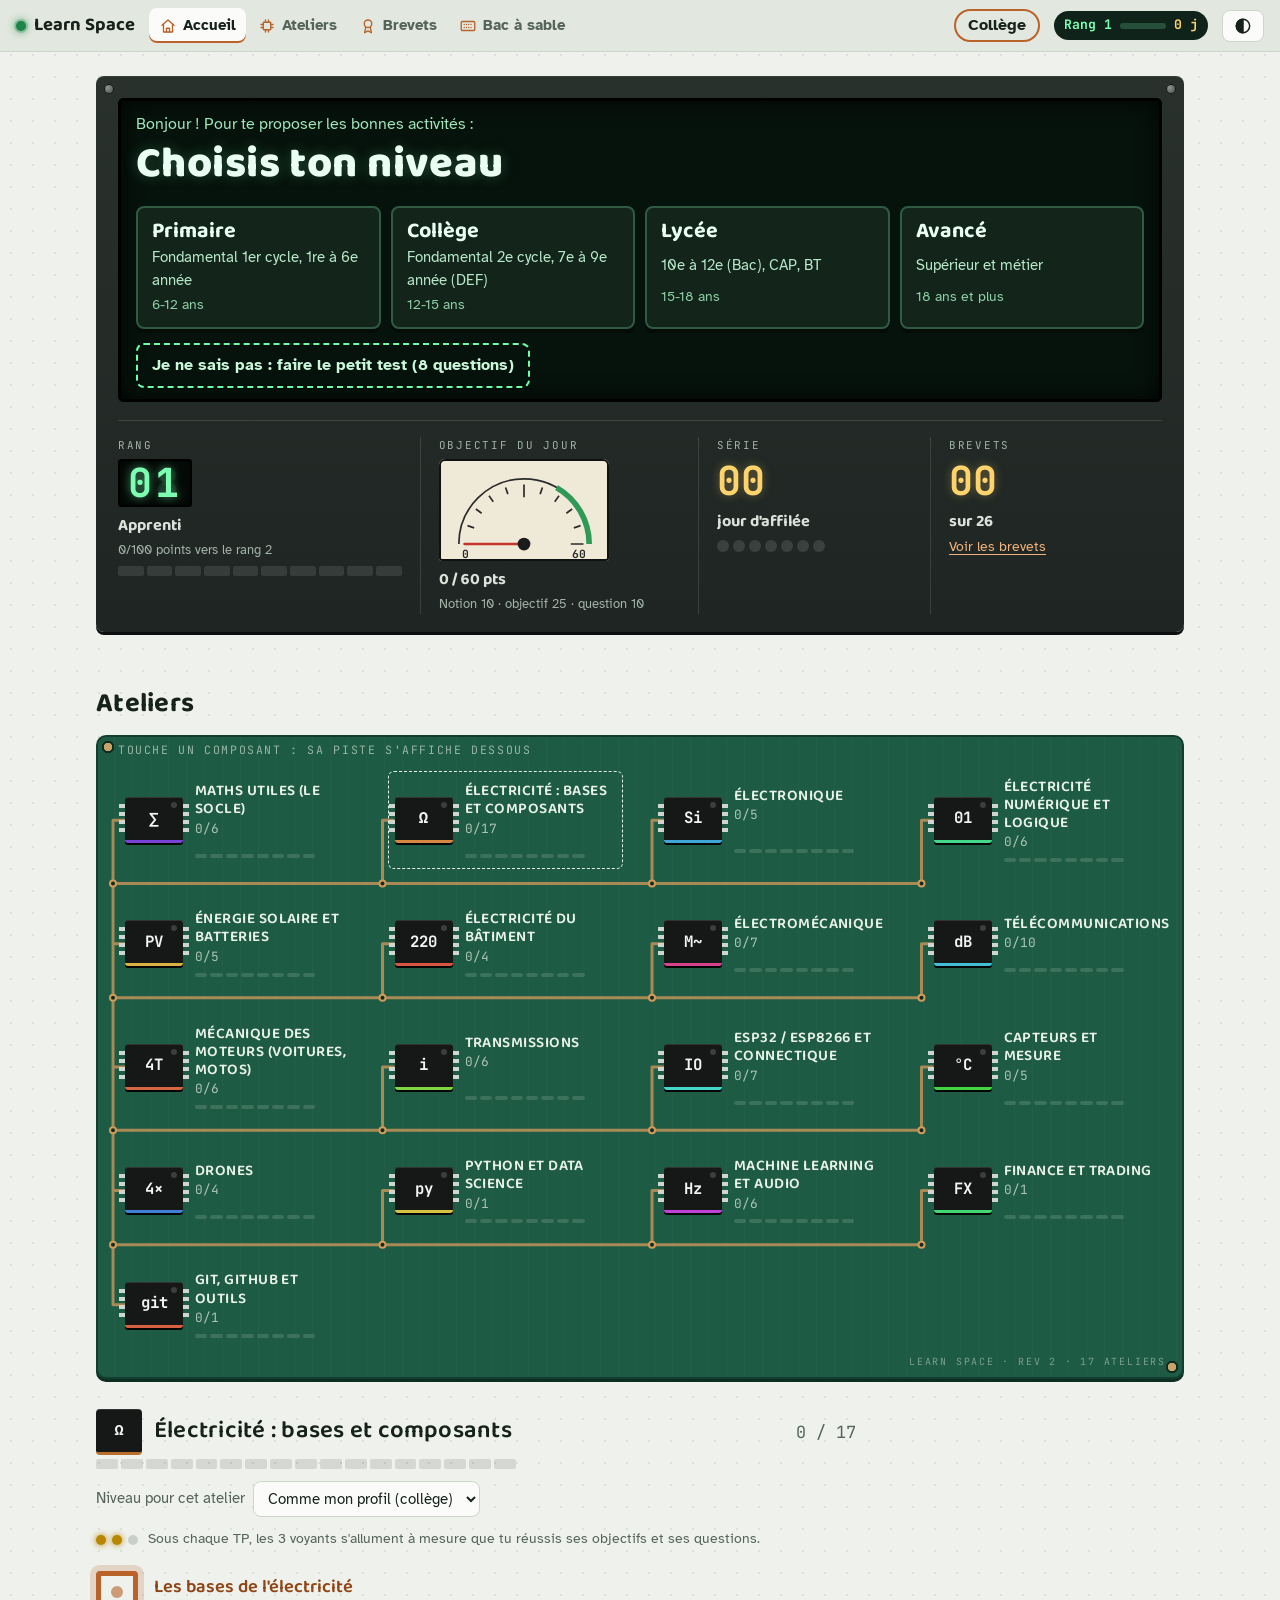
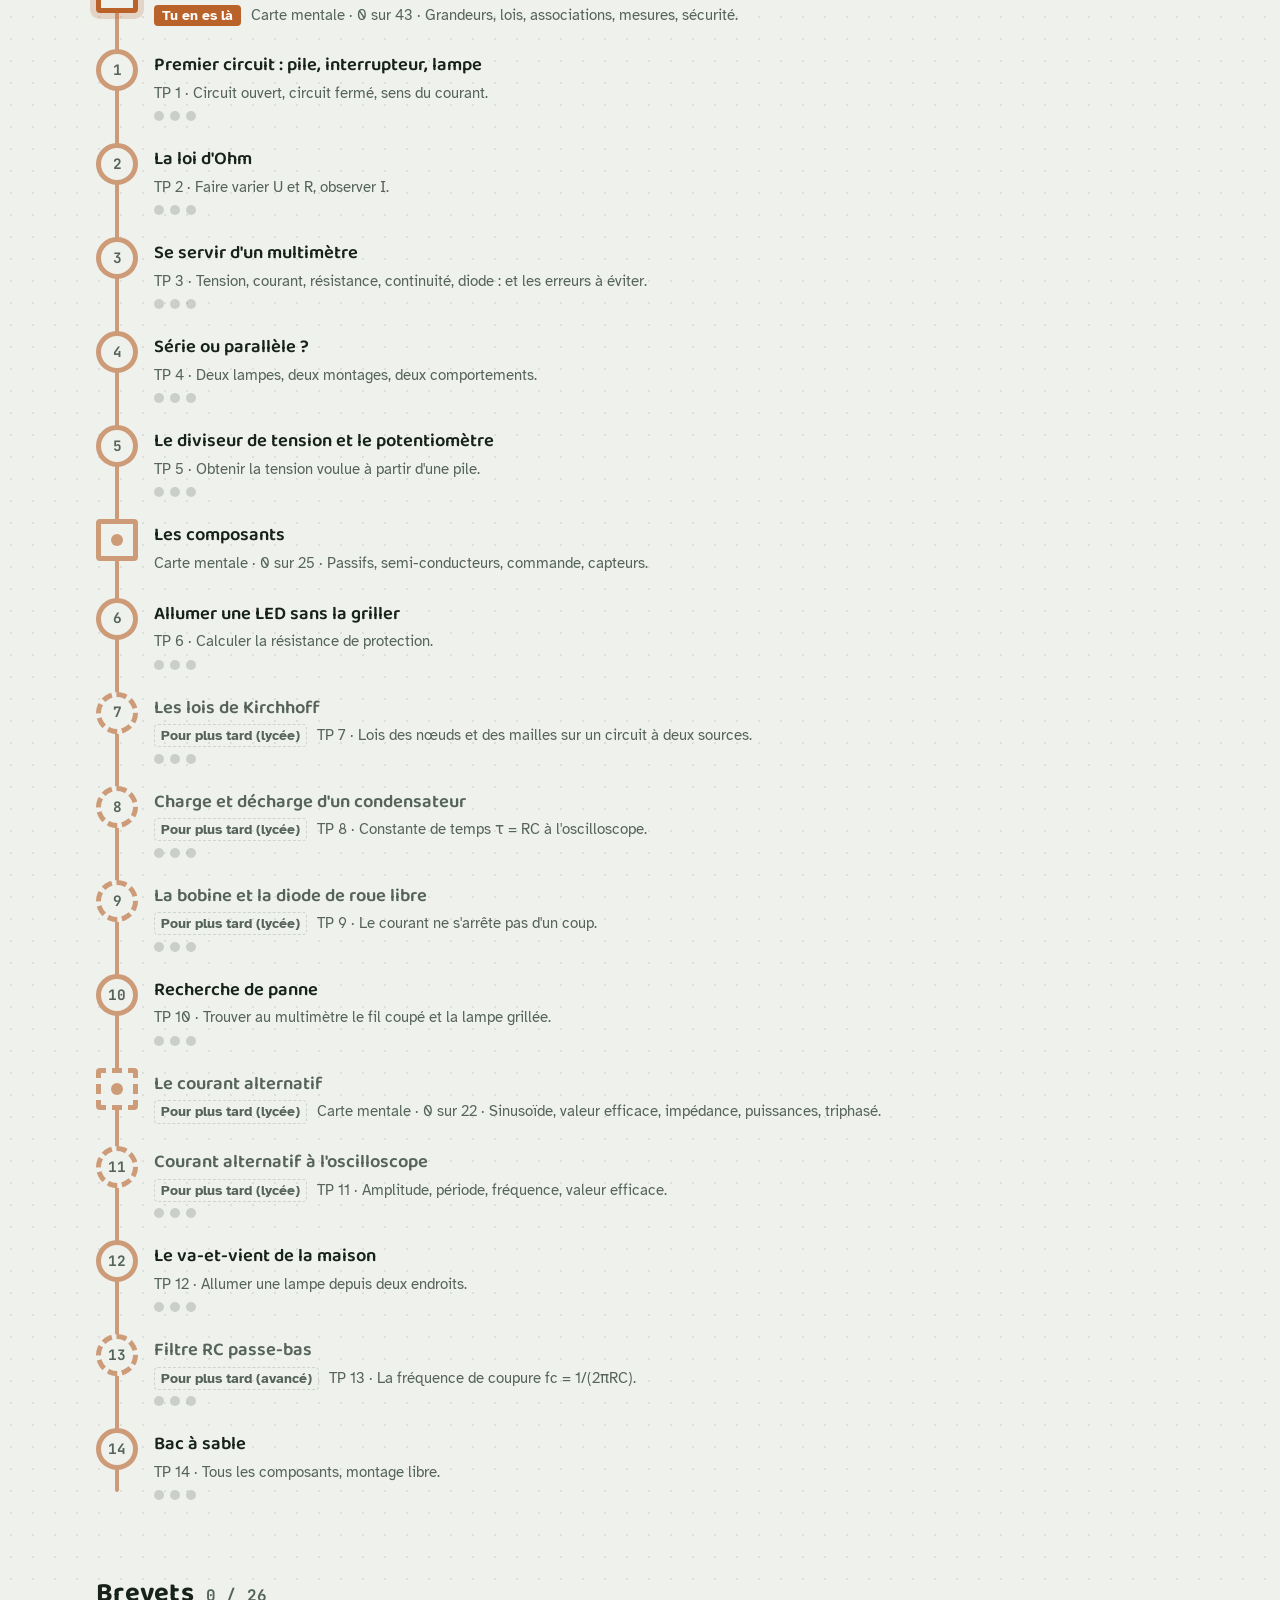
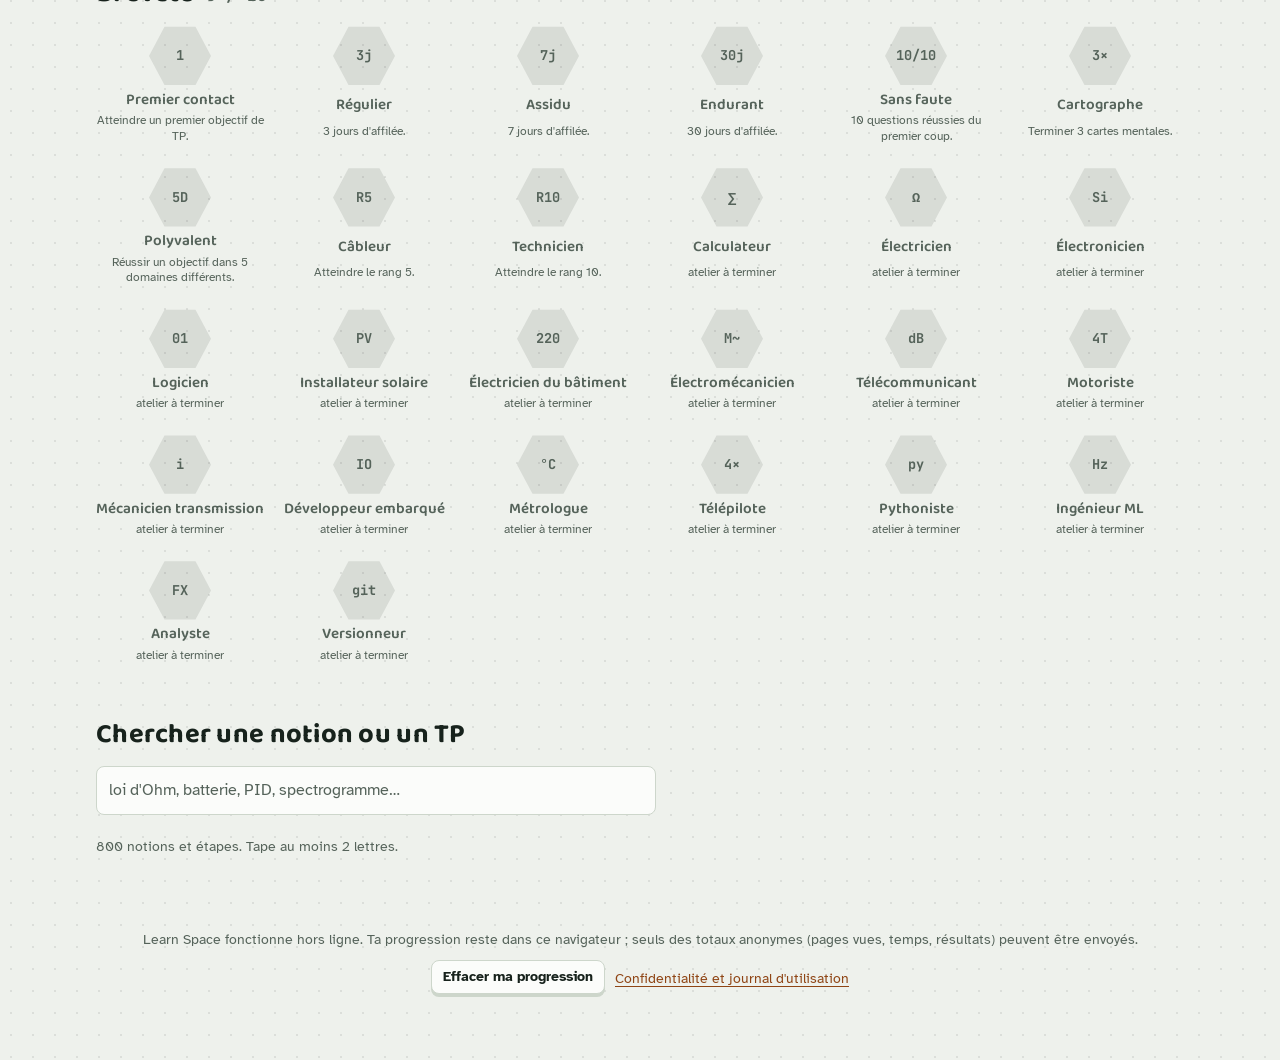
==== commit 098cee41: "En cours, non relu par le juge : journal anonyme (numéro de visite, totaux par jour, essais ratés) e" ====
--- a/index.html
+++ b/index.html
@@ -6,9 +6,11 @@
   <title>Learn Space</title>
   <link rel="manifest" href="manifest.webmanifest">
   <link rel="icon" href="assets/icone.svg" type="image/svg+xml">
+  <link rel="apple-touch-icon" href="assets/icones/icone-180.png">
   <meta name="theme-color" content="#1e5b44">
   <link rel="stylesheet" href="assets/css/style.css">
   <script src="assets/js/commun.js"></script>
+  <script src="assets/js/pwa.js"></script>
   <script src="assets/js/progression.js"></script>
   <script src="assets/js/jeu.js"></script>
   <script src="contenu/parcours.js"></script>
@@ -46,9 +48,10 @@
     </section>
 
     <p class="pied">
-      Learn Space fonctionne hors ligne. Ta progression reste dans ce navigateur ; seules des statistiques d'utilisation, sans ton nom, peuvent être envoyées.
+      Learn Space fonctionne hors ligne. Ta progression reste dans ce navigateur ; seuls des totaux anonymes (pages vues, temps, résultats) peuvent être envoyés.
       <button class="btn petit secondaire" id="effacer">Effacer ma progression</button>
       <a href="confidentialite.html">Confidentialité et journal d'utilisation</a>
+      <span id="installer-app" hidden></span>
     </p>
   </main>
   <script>
--- a/assets/css/style.css
+++ b/assets/css/style.css
@@ -748,3 +748,11 @@
   .entete .logo span:last-child { display: none; }
   .puce-joueur { padding: 4px 8px; gap: 6px; }
 }
+
+/* Application installable (assets/js/pwa.js) : bouton discret, avis de nouvelle version */
+#installer-app[hidden] { display: none; }
+#installer-app { flex-basis: 100%; display: flex; justify-content: center; }
+.installer { display: inline-flex; align-items: center; gap: 6px; }
+.avis-maj { position: fixed; z-index: 60; left: 50%; transform: translateX(-50%); bottom: calc(16px + var(--nav-bas) + env(safe-area-inset-bottom, 0px)); width: min(92vw, 460px);
+  display: flex; align-items: center; justify-content: space-between; gap: 12px; background: var(--carte); color: var(--texte); border: 1px solid var(--accent); border-left: 4px solid var(--accent);
+  border-radius: var(--rayon); box-shadow: var(--ombre); padding: 8px 10px 8px 14px; }
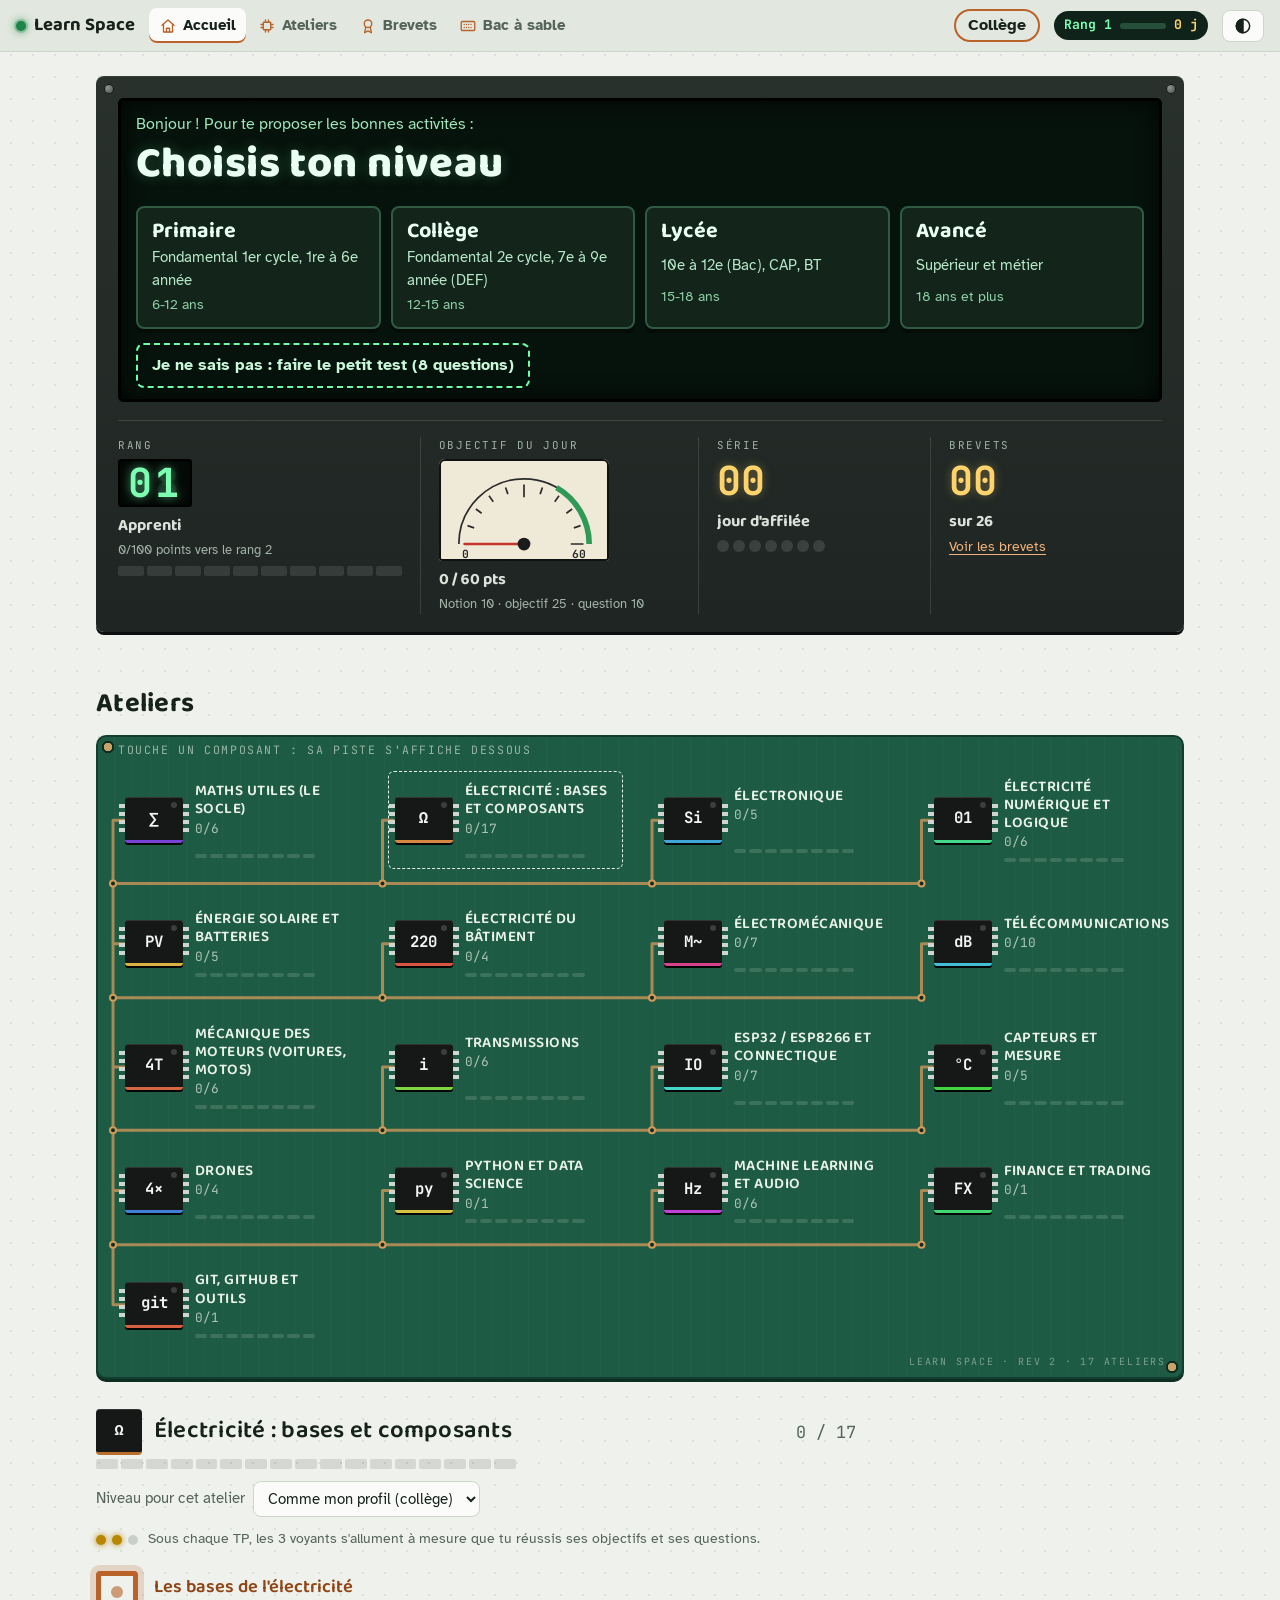
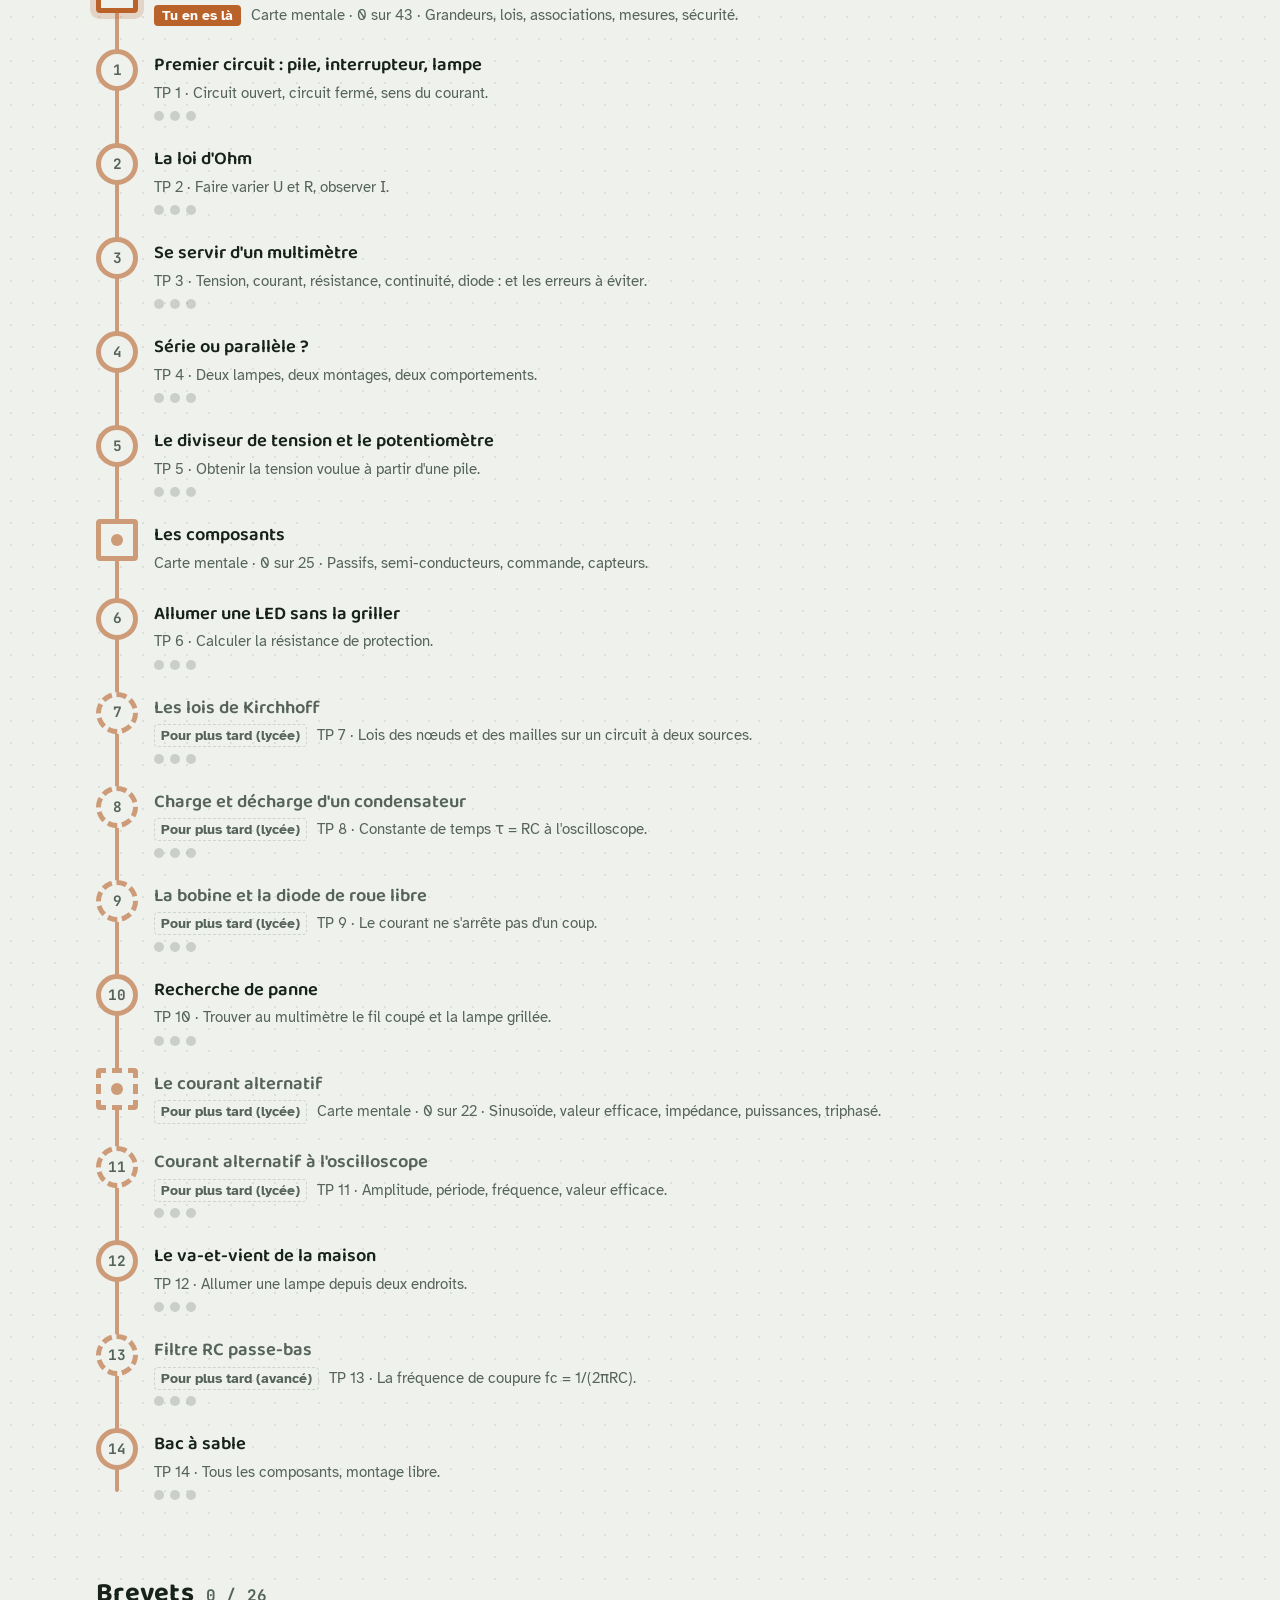
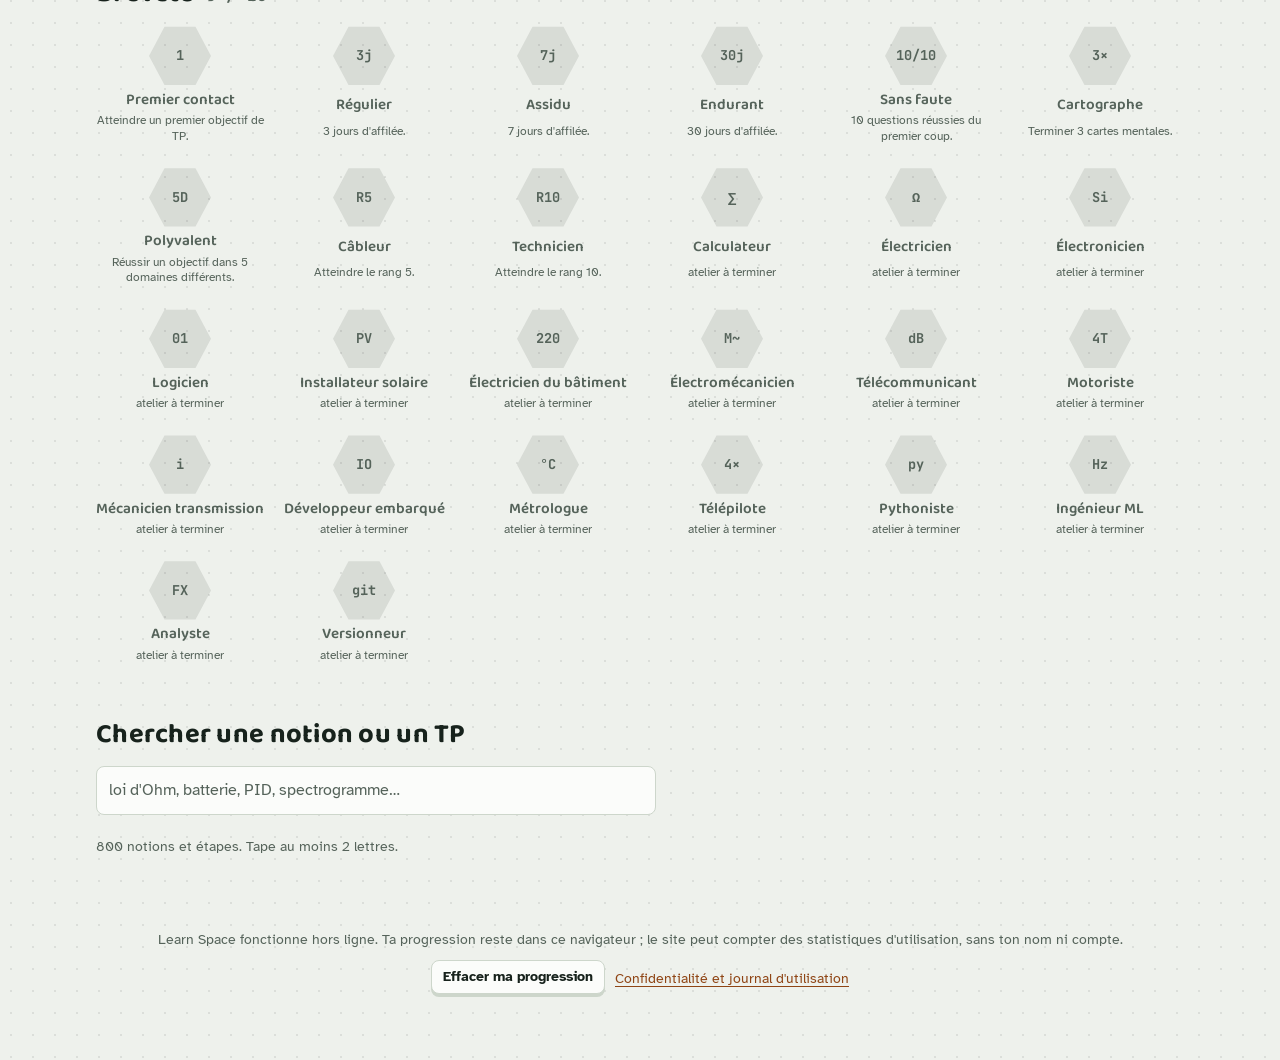
==== commit 85ed9024: "En cours : corrections après l'avis du juge du 27/10 (secret d'exemple refusé, clé du quiz, liste bl" ====
--- a/index.html
+++ b/index.html
@@ -48,7 +48,7 @@
     </section>
 
     <p class="pied">
-      Learn Space fonctionne hors ligne. Ta progression reste dans ce navigateur ; seuls des totaux anonymes (pages vues, temps, résultats) peuvent être envoyés.
+      Learn Space fonctionne hors ligne. Ta progression reste dans ce navigateur ; le site peut compter des statistiques d'utilisation, sans ton nom ni compte.
       <button class="btn petit secondaire" id="effacer">Effacer ma progression</button>
       <a href="confidentialite.html">Confidentialité et journal d'utilisation</a>
       <span id="installer-app" hidden></span>
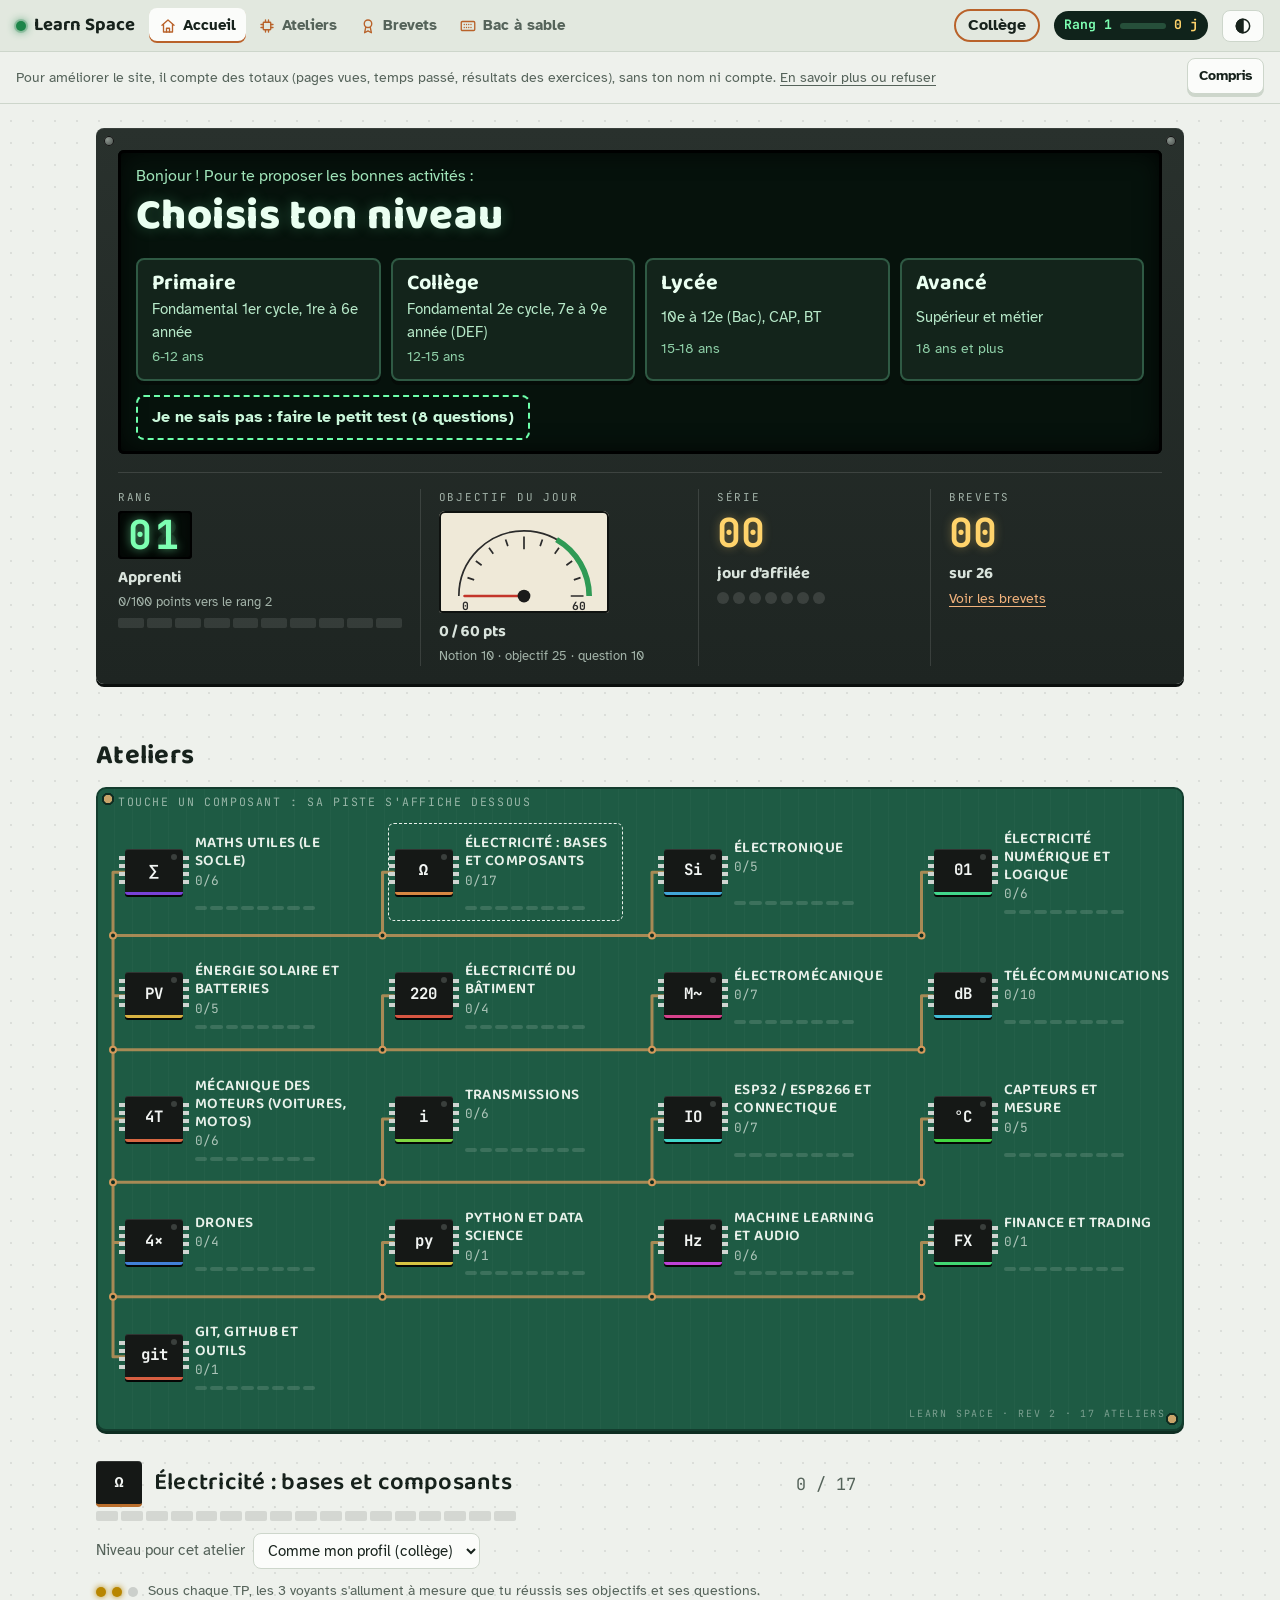
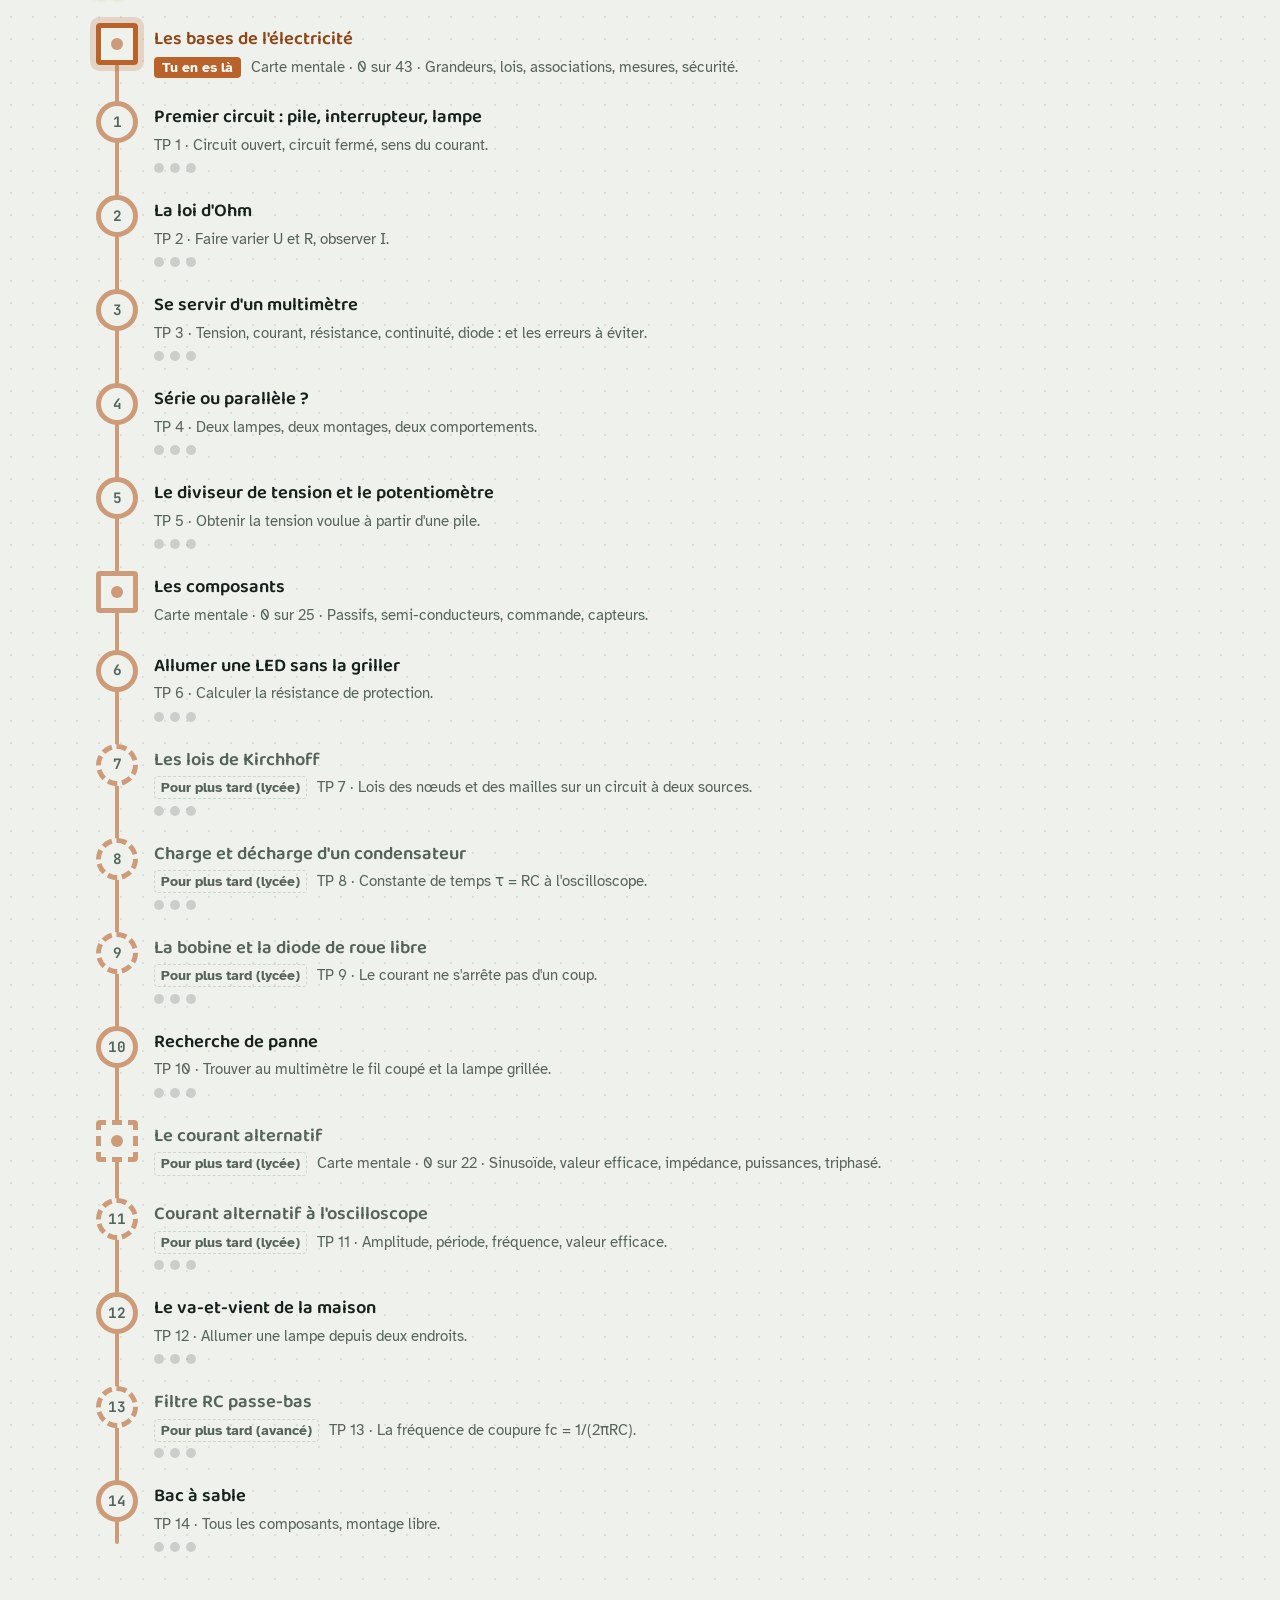
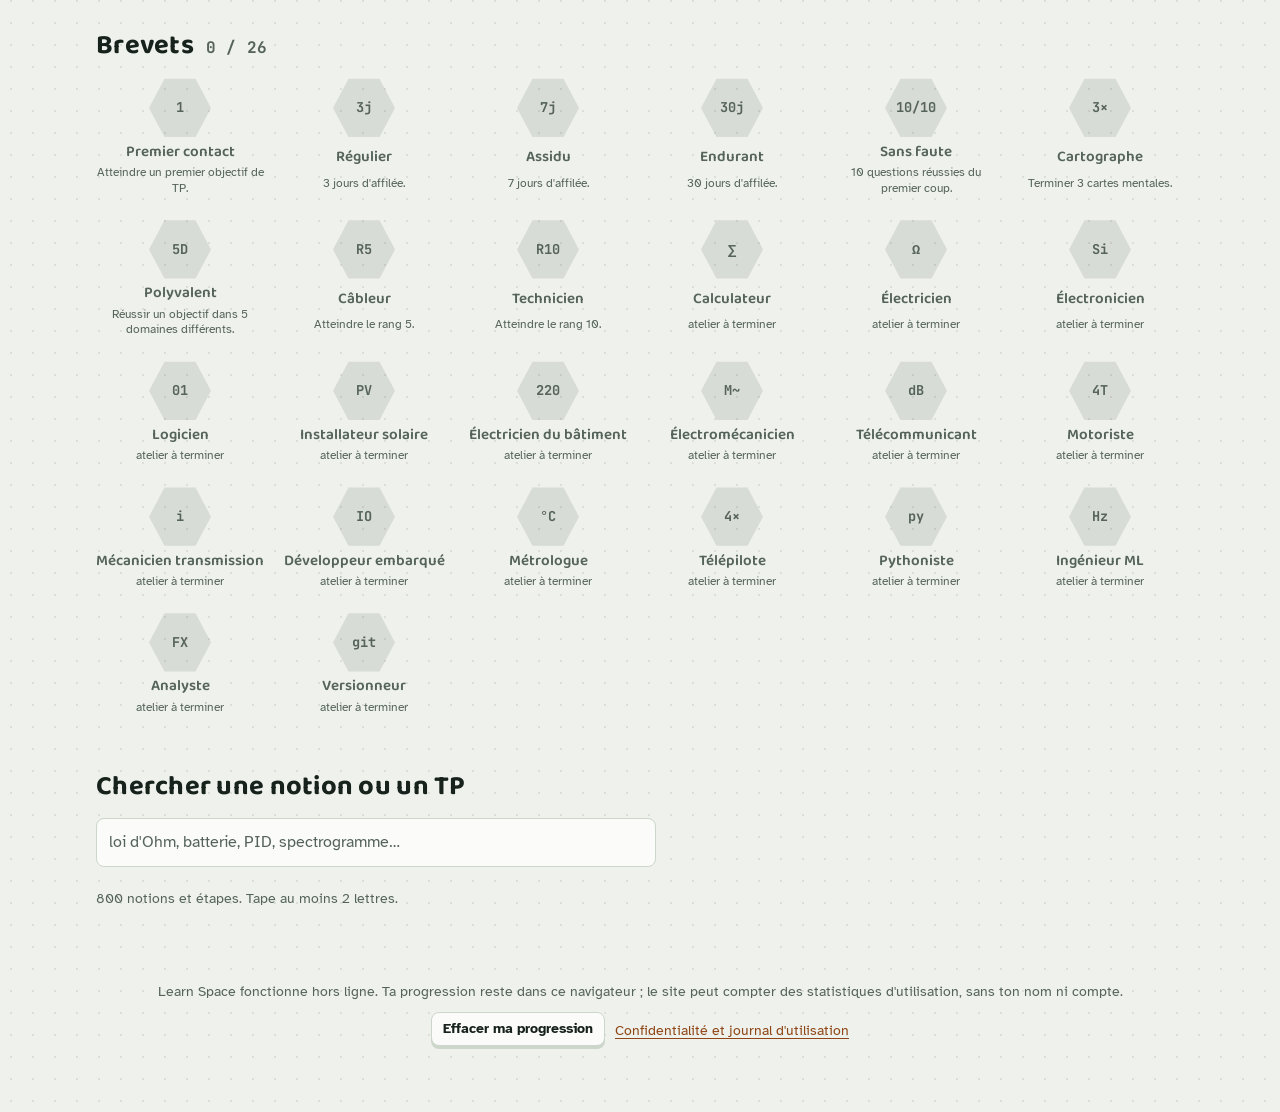
==== commit 107c848d: "Journal et application : corrections de l'avis du juge du 12/11 (Recharger à la première visite, jou" ====
--- a/index.html
+++ b/index.html
@@ -15,8 +15,6 @@
   <script src="assets/js/jeu.js"></script>
   <script src="contenu/parcours.js"></script>
   <script src="assets/js/niveaux.js"></script>
-  <script src="assets/js/config-journal.js"></script>
-  <script src="assets/js/journal.js"></script>
 </head>
 <body class="page-accueil">
   <main class="page">
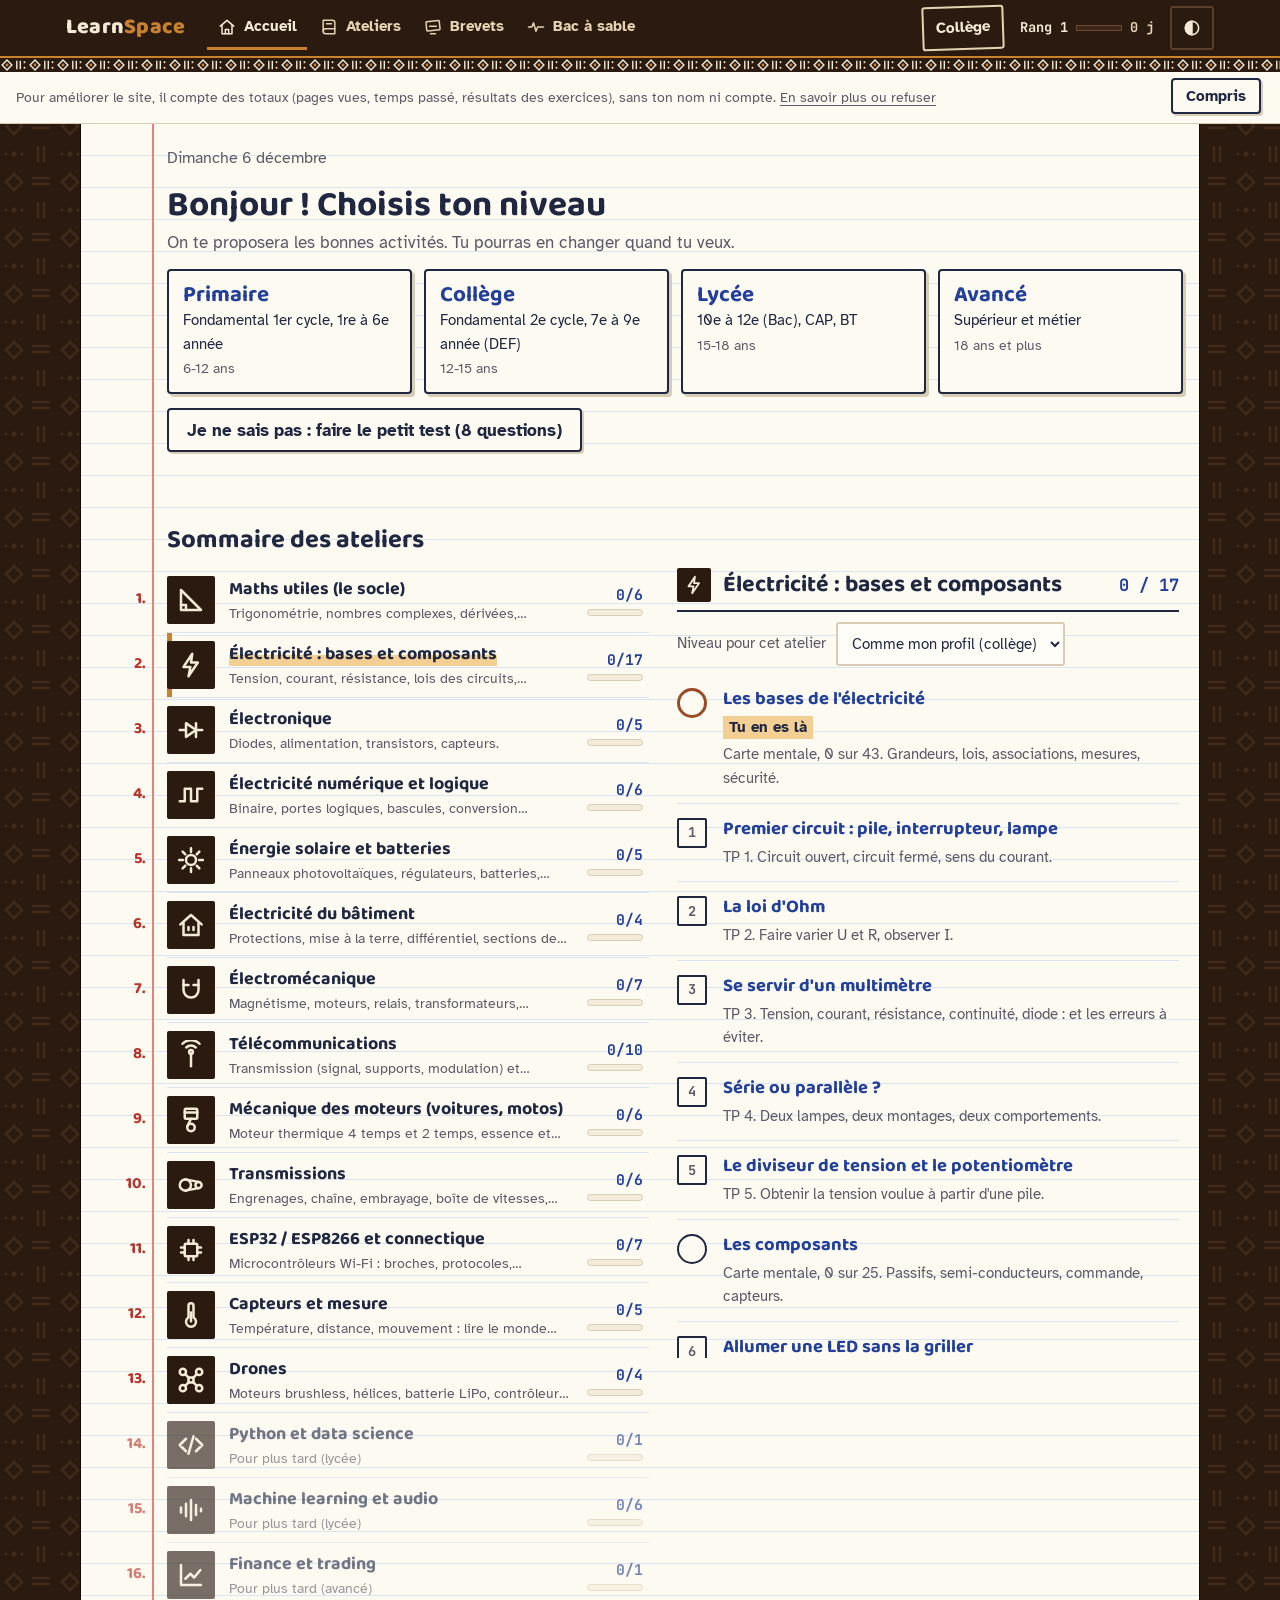
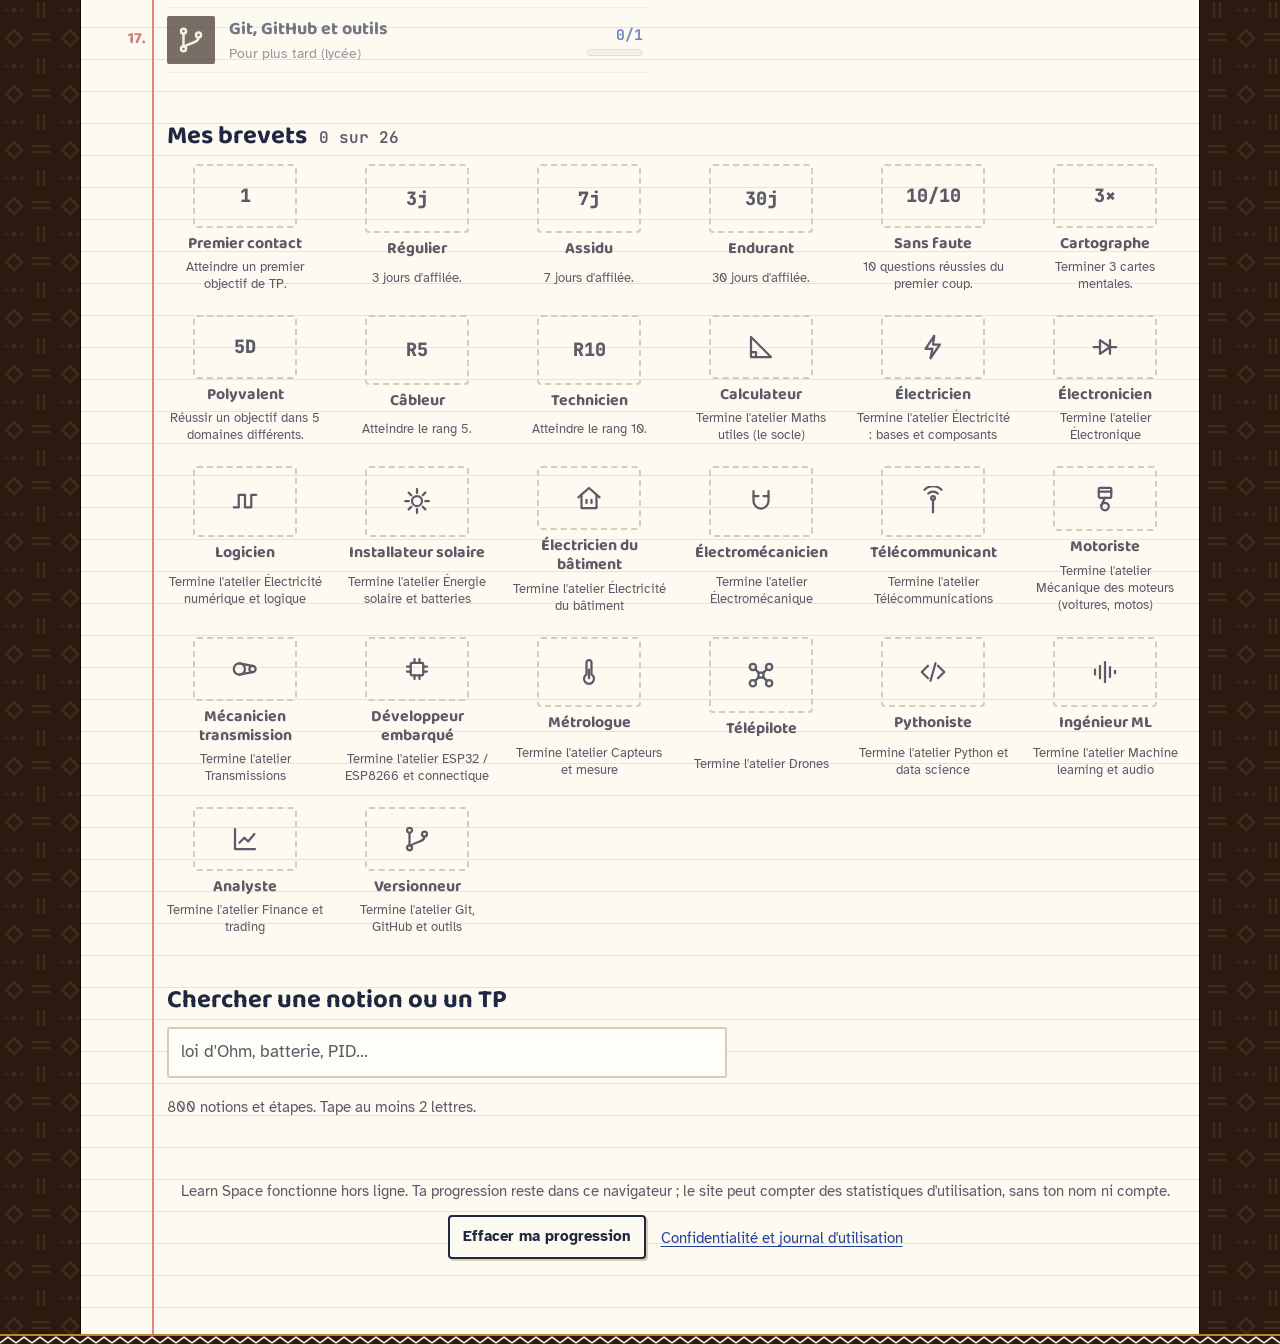
==== commit 0cb6913d: "Nouvelle interface « cahier d'écolier malien » (cahier + bogolan) sur tout le site, tableau de bord " ====
--- a/index.html
+++ b/index.html
@@ -7,7 +7,7 @@
   <link rel="manifest" href="manifest.webmanifest">
   <link rel="icon" href="assets/icone.svg" type="image/svg+xml">
   <link rel="apple-touch-icon" href="assets/icones/icone-180.png">
-  <meta name="theme-color" content="#1e5b44">
+  <meta name="theme-color" content="#2a1a10">
   <link rel="stylesheet" href="assets/css/style.css">
   <script src="assets/js/commun.js"></script>
   <script src="assets/js/pwa.js"></script>
@@ -17,31 +17,29 @@
   <script src="assets/js/niveaux.js"></script>
 </head>
 <body class="page-accueil">
-  <main class="page">
-    <section id="tableau" class="machine" aria-labelledby="titre-reprendre">
-      <div id="reprendre" class="poste"></div>
-      <div id="facade" class="facade" aria-label="Tableau de bord"></div>
+  <main class="page cahier">
+    <section id="tableau" aria-labelledby="titre-reprendre">
+      <p class="date" id="date"></p>
+      <div id="reprendre"></div>
+      <div id="journee" class="journee" aria-label="Ma journée"></div>
     </section>
 
     <section id="ateliers" class="section" aria-labelledby="titre-ateliers">
-      <h2 id="titre-ateliers">Ateliers</h2>
-      <div class="carte-mere">
-        <span class="serigraphie-consigne" aria-hidden="true">Touche un composant : sa piste s'affiche dessous</span>
-        <svg class="pistes-cuivre" aria-hidden="true"></svg>
-        <div id="composants" class="composants"></div>
-        <span class="serigraphie-carte" aria-hidden="true">LEARN SPACE · REV 2 · 17 ATELIERS</span>
+      <h2 id="titre-ateliers">Sommaire des ateliers</h2>
+      <div class="sommaire-zone">
+        <ol id="sommaire" class="sommaire"></ol>
+        <div id="lecons" class="lecons" aria-live="polite"></div>
       </div>
-      <div id="piste" class="piste-zone" aria-live="polite"></div>
     </section>
 
     <section id="brevets" class="section" aria-labelledby="titre-brevets">
-      <h2 id="titre-brevets">Brevets <span id="brevets-resume" class="compte-titre"></span></h2>
-      <div id="grille-brevets" class="plaques"></div>
+      <h2 id="titre-brevets">Mes brevets <span id="brevets-resume" class="compte-titre"></span></h2>
+      <div id="grille-brevets" class="tampons"></div>
     </section>
 
     <section id="bibliotheque" class="section" aria-labelledby="titre-biblio">
       <h2 id="titre-biblio">Chercher une notion ou un TP</h2>
-      <input type="search" id="recherche" placeholder="loi d'Ohm, batterie, PID, spectrogramme…" aria-label="Chercher">
+      <input type="search" id="recherche" placeholder="loi d'Ohm, batterie, PID…" aria-label="Chercher">
       <ul id="resultats" class="resultats"></ul>
     </section>
 
@@ -52,10 +50,11 @@
       <span id="installer-app" hidden></span>
     </p>
   </main>
+  <div class="bas-de-page" aria-hidden="true"></div>
   <script>
   (async function () {
     const LS = window.LS, J = LS.jeu;
-    LS.entete(location.hash === "#brevets" ? "brevets" : location.hash && location.hash !== "#tableau" ? "ateliers" : "accueil");
+    LS.entete(location.hash === "#brevets" ? "brevets" : location.hash && location.hash !== "#tableau" && location.hash !== "#niveau" ? "ateliers" : "accueil");
     const cartes = [];
     LS.parcours.forEach(d => d.etapes.forEach(e => { if (e.type === "carte") cartes.push(e.id); }));
     await Promise.all(cartes.map(id => LS.charger("contenu/cartes/" + id + ".js").catch(() => null)));
@@ -68,10 +67,8 @@
     const majuscule = t => t.charAt(0).toUpperCase() + t.slice(1);
     const sansCarte = t => majuscule(t.replace(/^Carte : /, ""));
     const fini = a => a.total > 0 && a.ratio >= 0.999;
-    const info = id => J.DOMAINES[id] || { code: "?", h: 30 };
-    const bargraphe = (ratio, n) => { n = n || 10; return LS.el("span", { class: "bargraphe", style: "--n:" + n, role: "img", "aria-label": Math.round(ratio * 100) + " %" },
-      Array.from({ length: n }, (_, i) => LS.el("i", { class: i < Math.round(ratio * n) ? "on" : "" }))); };
-    const voyants = n => LS.el("span", { class: "voyants", role: "img", "aria-label": n + " voyant(s) sur 3" }, [0, 1, 2].map(i => LS.el("i", { class: i < n ? "on" : "" })));
+    const pourcent = r => Math.round(Math.min(1, r) * 100) + "%";
+    const trait = r => LS.el("span", { class: "trait", "aria-hidden": "true" }, [LS.el("i", { style: "--p:" + pourcent(r) })]);
 
     const domaines = LS.parcours.map(d => {
       const n = LS.niveau(d.id);
@@ -79,49 +76,51 @@
       const ratio = etapes.reduce((s, e) => s + e.a.ratio, 0) / etapes.length;
       // Étape en cours : la première non terminée qui est à la portée de l'élève (sinon la première non terminée).
       const courante = etapes.find(e => !fini(e.a) && e.portee) || etapes.find(e => !fini(e.a)) || null;
-      return { d, n, etapes, ratio, faites: etapes.filter(e => fini(e.a)).length, courante };
+      const nivMin = Math.min(...etapes.map(e => (Array.isArray(e.niv) ? e.niv[0] : e.niv) || 1));
+      return { d, n, etapes, ratio, faites: etapes.filter(e => fini(e.a)).length, courante, plusTard: !etapes.some(e => e.portee), nivMin };
     });
     const parId = Object.fromEntries(domaines.map(x => [x.d.id, x]));
 
-    /* ---------- Reprendre ---------- */
+    /* ---------- La date, en haut de la page ---------- */
+    try { document.getElementById("date").textContent = majuscule(new Date().toLocaleDateString("fr-FR", { weekday: "long", day: "numeric", month: "long" })); } catch (e) { /* ancien navigateur */ }
+
+    /* ---------- On reprend ---------- */
     const der = LS.lire("derniere", null);
     let cible = null, raison = "";
     if (der) {
       const dom = domaines.find(x => x.etapes.some(e => e.type === der.type && e.id === der.id));
       const e = dom && dom.etapes.find(x => x.type === der.type && x.id === der.id);
-      if (e && !fini(e.a) && e.portee) { cible = e; raison = "Tu t'es arrêté ici"; }
-      else if (dom && dom.courante) { cible = dom.courante; raison = "Étape suivante"; }
-    }
-    if (!cible) { const dom = domaines.find(x => x.d.id === "electricite" && x.courante) || domaines.find(x => x.courante); if (dom) { cible = dom.courante; raison = der ? "Prochaine étape" : "Pour commencer"; } }
+      if (e && !fini(e.a) && e.portee) { cible = e; raison = "On reprend :"; }
+      else if (dom && dom.courante) { cible = dom.courante; raison = "Étape suivante :"; }
+    }
+    if (!cible) { const dom = domaines.find(x => x.d.id === "electricite" && x.courante) || domaines.find(x => x.courante); if (dom) { cible = dom.courante; raison = der ? "Prochaine étape :" : "Pour commencer :"; } }
     const rep = document.getElementById("reprendre");
-    const ecranChoix = !LS.profil().niveau || location.hash === "#niveau";
+    const sansProfil = !LS.profil().niveau;
+    const ecranChoix = sansProfil || location.hash === "#niveau";
     if (ecranChoix) choixNiveau();
     else if (cible) {
-      const inf = info(cible.domaine);
-      rep.style.setProperty("--h", inf.h);
-      // Un écran de machine qui affiche l'étape, et un gros bouton rond pour la lancer.
+      const numero = cible.type === "tp" ? parId[cible.domaine].etapes.filter(e => e.type === "tp").indexOf(cible) + 1 : 0;
+      const ou = (cible.type === "carte" ? "Carte mentale" : "TP " + numero) + " de l'atelier " + LS.nomDomaine(cible.domaine) + "." +
+        (cible.a.total ? " Tu as fait " + cible.a.faits + " sur " + cible.a.total + "." : "");
+      rep.className = "reprendre";
       rep.append(
-        LS.el("div", { class: "ecran" }, [
-          LS.el("span", { class: "ecran-ligne", text: raison + " :" }),
-          LS.el("h1", { id: "titre-reprendre", text: sansCarte(cible.titre) }),
-          LS.el("span", { class: "ecran-ligne" }, [LS.el("span", { class: "marquage mini", text: inf.code, "aria-hidden": "true" }),
-            LS.el("span", { text: (cible.type === "carte" ? "carte mentale" : "TP") + " de l'atelier " + LS.nomDomaine(cible.domaine) + (cible.a.total ? ", " + cible.a.faits + " sur " + cible.a.total + " fait" + (cible.a.faits > 1 ? "s" : "") : "") })])
-        ]),
-        LS.el("a", { class: "bouton-marche", href: LS.etapeHref(cible) }, [LS.el("span", { class: "capuchon", "aria-hidden": "true" }), LS.el("span", { class: "etiquette-marche", text: cible.a.faits ? "Reprendre" : "Commencer" })]));
-    } else rep.append(LS.el("div", { class: "ecran" }, [LS.el("h1", { id: "titre-reprendre", text: "Tout est terminé. Bravo !" })]));
-
-    /* ---------- Choix du niveau, ou petit test de placement, sur l'écran de la machine ---------- */
+        LS.el("div", {}, [
+          LS.el("h1", { id: "titre-reprendre" }, [LS.el("span", { class: "quand", text: raison }), document.createTextNode(sansCarte(cible.titre))]),
+          LS.el("p", { text: ou })]),
+        LS.el("a", { class: "btn-reprendre", href: LS.etapeHref(cible) }, [LS.el("span", { text: cible.a.faits ? "Continuer" : "Commencer" }), LS.el("span", { html: LS.icone("suivant", 24) })]));
+    } else rep.append(LS.el("h1", { id: "titre-reprendre", text: "Tout est terminé. Bravo !" }));
+
+    /* ---------- Choix du niveau, ou petit test de placement, sur la page ---------- */
     function choixNiveau() {
       const p = LS.profil();
+      rep.className = "choix-niveau";
       rep.innerHTML = "";
-      const ecran = LS.el("div", { class: "ecran ecran-choix" });
-      rep.append(ecran);
-      ecran.append(
-        LS.el("span", { class: "ecran-ligne", text: p.niveau ? "Ton niveau actuel : " + nomNiveau(p.niveau) + "." : "Bonjour ! Pour te proposer les bonnes activités :" }),
-        LS.el("h1", { id: "titre-reprendre", text: "Choisis ton niveau" }),
-        LS.el("div", { class: "clavier-niveaux" }, LS.NIVEAUX.map(x => LS.el("button", { class: "touche-niveau" + (p.niveau === x.n ? " actif" : ""), onclick: () => valider(x.n) }, [
+      rep.append(
+        LS.el("h1", { id: "titre-reprendre", text: p.niveau ? "Change de niveau" : "Bonjour ! Choisis ton niveau" }),
+        LS.el("p", { text: p.niveau ? "Ton niveau actuel : " + nomNiveau(p.niveau) + "." : "On te proposera les bonnes activités. Tu pourras en changer quand tu veux." }),
+        LS.el("div", { class: "touches-niveau" }, LS.NIVEAUX.map(x => LS.el("button", { class: "touche-niveau" + (p.niveau === x.n ? " actif" : ""), "aria-pressed": p.niveau === x.n ? "true" : "false", onclick: () => valider(x.n) }, [
           LS.el("strong", { text: x.nom }), LS.el("span", { text: x.ecole }), LS.el("small", { text: x.age })]))),
-        LS.el("button", { class: "touche-test", onclick: test, text: "Je ne sais pas : faire le petit test (8 questions)" }));
+        LS.el("button", { class: "btn secondaire touche-test", onclick: test, text: "Je ne sais pas : faire le petit test (8 questions)" }));
     }
     function valider(n) {
       LS.choisirNiveau(n);
@@ -131,7 +130,6 @@
     function test() {
       const Q = LS.TEST_PLACEMENT, reps = {};
       let niv = 1, k = 0;
-      const ecran = rep.querySelector(".ecran");
       const suivante = () => {
         const qs = Q.map((q, i) => i).filter(i => Q[i].niv === niv);
         if (k >= qs.length) {
@@ -140,138 +138,136 @@
           niv++; k = 0; return suivante();
         }
         const i = qs[k], q = Q[i];
-        ecran.innerHTML = "";
-        ecran.append(LS.el("span", { class: "ecran-ligne", text: "Petit test · question " + (Object.keys(reps).length + 1) }),
+        rep.innerHTML = "";
+        rep.append(LS.el("p", { class: "test-avance", text: "Petit test, question " + (Object.keys(reps).length + 1) }),
           LS.el("h1", { id: "titre-reprendre", class: "question-test", text: q.q }),
           LS.el("div", { class: "reponses-test" }, q.choix.map((c, j) => LS.el("button", { class: "touche-niveau", text: c, onclick: () => { reps[i] = j; k++; suivante(); } }))));
+        const b = rep.querySelector(".touche-niveau"); if (b) b.focus();
       };
       const fin = () => {
         const n = LS.niveauDuTest(reps);
-        ecran.innerHTML = "";
-        ecran.append(LS.el("span", { class: "ecran-ligne", text: "Merci ! D'après tes réponses, on te propose :" }),
-          LS.el("h1", { id: "titre-reprendre", text: LS.infoNiveau(n).nom }),
-          LS.el("span", { class: "ecran-ligne", text: LS.infoNiveau(n).ecole + ". Tu pourras en changer quand tu veux." }),
-          LS.el("div", { class: "clavier-niveaux deux" }, [LS.el("button", { class: "touche-niveau actif", text: "C'est parti", onclick: () => valider(n) }),
-            LS.el("button", { class: "touche-niveau", text: "Choisir moi-même", onclick: choixNiveau })]));
+        rep.innerHTML = "";
+        rep.append(LS.el("h1", { id: "titre-reprendre" }, [document.createTextNode("Merci ! On te propose : "), LS.el("span", { class: "surligne", text: LS.infoNiveau(n).nom })]),
+          LS.el("p", { text: LS.infoNiveau(n).ecole + ". Tu pourras en changer quand tu veux." }),
+          LS.el("div", { class: "touches-niveau deux" }, [LS.el("button", { class: "touche-niveau actif", onclick: () => valider(n) }, [LS.el("strong", { text: "C'est parti" })]),
+            LS.el("button", { class: "touche-niveau", onclick: choixNiveau }, [LS.el("strong", { text: "Choisir moi-même" })])]));
       };
       suivante();
     }
 
-    /* ---------- Façade d'appareil : niveau, jauge du jour, série, brevets ---------- */
+    /* ---------- Ma journée : points du jour, série, rang, mot du professeur ---------- */
     const etat = J.etat();
     const avDom = Object.fromEntries(domaines.map(x => [x.d.id, x.ratio]));
     const brevets = J.brevets(avDom), obtenus = brevets.filter(b => b.ok);
-    const fac = document.getElementById("facade");
-    const module = (cls, titre, contenu) => LS.el("div", { class: "module " + cls }, [LS.el("span", { class: "serigraphie", text: titre }), ...contenu]);
-    fac.append(module("m-niveau", "RANG", [
-      LS.el("div", { class: "afficheur", role: "img", "aria-label": "Rang " + etat.niveau.n }, [LS.el("span", { class: "fantome", "aria-hidden": "true", text: "88" }), LS.el("span", { class: "chiffres", text: String(etat.niveau.n).padStart(2, "0") })]),
-      LS.el("span", { class: "module-texte" }, [LS.el("strong", { text: etat.niveau.titre }), LS.el("small", { text: etat.niveau.dans + "/" + etat.niveau.pour + " points vers le rang " + (etat.niveau.n + 1) })]),
-      bargraphe(etat.niveau.ratio)
-    ]));
-    const r = Math.min(1, etat.jour / etat.objectifJour), ang = -90 + 180 * r;
-    const grad = Array.from({ length: 11 }, (_, i) => { const a = Math.PI * (1 - i / 10), l = i % 5 ? 37 : 33; return `<line x1="${(60 + 42 * Math.cos(a)).toFixed(1)}" y1="${(60 - 42 * Math.sin(a)).toFixed(1)}" x2="${(60 + l * Math.cos(a)).toFixed(1)}" y2="${(60 - l * Math.sin(a)).toFixed(1)}"/>`; }).join("");
-    fac.append(module("m-jour", "OBJECTIF DU JOUR", [
-      LS.el("div", { class: "galva", html: `<svg viewBox="0 0 120 72" role="img" aria-label="${etat.jour} points sur ${etat.objectifJour} aujourd'hui">
-        <path d="M14 60 A46 46 0 0 1 106 60" class="g-zone"/><path d="M83 20.2 A46 46 0 0 1 106 60" class="g-vert"/>
-        <g class="g-grad">${grad}</g><text x="16" y="70" class="g-txt">0</text><text x="104" y="70" class="g-txt" text-anchor="end">${etat.objectifJour}</text>
-        <line x1="60" y1="60" x2="60" y2="18" class="g-aiguille" transform="rotate(${ang.toFixed(1)} 60 60)"/><circle cx="60" cy="60" r="4.5" class="g-axe"/></svg>` }),
-      LS.el("span", { class: "module-texte" }, [LS.el("strong", { class: "mono", text: etat.jour + " / " + etat.objectifJour + " pts" }), LS.el("small", { text: etat.jour >= etat.objectifJour ? "Atteint aujourd'hui." : "Notion 10 · objectif 25 · question 10" })])
-    ]));
-    const jours = LS.lire("jours", {}), semaine = LS.el("span", { class: "semaine", "aria-hidden": "true" });
-    for (let i = 6; i >= 0; i--) { const d = new Date(); d.setDate(d.getDate() - i); semaine.append(LS.el("i", { class: (jours[J.jourISO(d)] || 0) > 0 ? "on" : "" })); }
-    fac.append(module("m-serie", "SÉRIE", [LS.el("span", { class: "compteur mono", text: String(etat.serie).padStart(2, "0") }), LS.el("span", { class: "module-texte" }, [LS.el("strong", { text: etat.serie > 1 ? "jours d'affilée" : "jour d'affilée" }), semaine])]));
-    fac.append(module("m-brevets", "BREVETS", [LS.el("span", { class: "compteur mono", text: String(obtenus.length).padStart(2, "0") }), LS.el("span", { class: "module-texte" }, [LS.el("strong", { text: "sur " + brevets.length }), LS.el("a", { href: "#brevets", text: "Voir les brevets" })])]));
-
-    /* ---------- Carte mère : un composant par atelier, reliés par des pistes ---------- */
-    const zoneC = document.getElementById("composants"), svgP = document.querySelector(".pistes-cuivre"), zonePiste = document.getElementById("piste");
-    domaines.forEach(x => {
-      const inf = info(x.d.id);
-      zoneC.append(LS.el("button", { class: "composant" + (x.ratio >= 0.999 ? " termine" : x.ratio > 0 ? " en-cours" : ""), id: "atelier-" + x.d.id, style: "--h:" + inf.h, "aria-label": x.d.titre + ", " + x.faites + " étapes terminées sur " + x.etapes.length, onclick: () => choisir(x.d.id, true) }, [
-        LS.el("span", { class: "boitier", "aria-hidden": "true" }, [LS.el("span", { class: "code", text: inf.code }), LS.el("span", { class: "led-etat" })]),
-        LS.el("span", { class: "etiquette-compo" }, [LS.el("strong", { text: x.d.titre }), LS.el("small", { class: "mono", text: x.faites + "/" + x.etapes.length })]),
-        bargraphe(x.ratio, 8)
-      ]));
-    });
-    // Pistes de cuivre orthogonales d'un boîtier au suivant (recalculées quand la mise en page change).
-    function tracerPistes() {
-      const base = zoneC.getBoundingClientRect();
-      const compos = [...zoneC.querySelectorAll(".composant")].map(c => ({ c: c.getBoundingClientRect(), b: c.querySelector(".boitier").getBoundingClientRect() }));
-      svgP.setAttribute("viewBox", `0 0 ${base.width} ${base.height}`);
-      svgP.style.width = base.width + "px"; svgP.style.height = base.height + "px";
-      // Bas de chaque rangée : les pistes passent dans le couloir sous la rangée, jamais sur les textes.
-      const basRangee = y => Math.max(...compos.filter(k => Math.abs(k.c.top - y) < 4).map(k => k.c.bottom));
-      let d = "", vias = "";
-      for (let i = 0; i < compos.length - 1; i++) {
-        const A = compos[i], B = compos[i + 1];
-        // On sort et on entre par la patte gauche des boîtiers : la colonne de gauche est toujours libre.
-        const xa = A.b.left - base.left, xb = B.b.left - base.left, ga = xa - 12, gb = xb - 12;
-        const ya = A.b.top + A.b.height / 2 - base.top, yb = B.b.top + B.b.height / 2 - base.top;
-        const couloir = basRangee(A.c.top) - base.top + 14;
-        d += `M${xa} ${ya}H${ga}V${couloir}H${gb}V${yb}H${xb}`;
-        vias += `<circle cx="${ga}" cy="${couloir}" r="3"/>`;
-      }
-      svgP.innerHTML = `<path d="${d}"/><g class="vias">${vias}</g>`;
-    }
-    tracerPistes();
-    if (window.ResizeObserver) new ResizeObserver(tracerPistes).observe(zoneC); else window.addEventListener("resize", tracerPistes);
-    if (document.fonts && document.fonts.ready) document.fonts.ready.then(tracerPistes);
+    const jr = document.getElementById("journee");
+    if (sansProfil) jr.hidden = true;
+    else {
+      const jours = LS.lire("jours", {}), semaine = LS.el("span", { class: "semaine", role: "img", "aria-label": "Jours actifs sur les 7 derniers jours" });
+      let actifs7 = 0;
+      for (let i = 6; i >= 0; i--) { const d = new Date(); d.setDate(d.getDate() - i); const on = (jours[J.jourISO(d)] || 0) > 0; if (on) actifs7++; semaine.append(LS.el("i", { class: (on ? "on" : "") + (i === 0 ? " auj" : "") })); }
+      const atteint = etat.jour >= etat.objectifJour;
+      jr.append(
+        LS.el("div", {}, [LS.el("span", { class: "chiffre" }, [document.createTextNode(String(etat.jour)), LS.el("small", { text: " / " + etat.objectifJour + " points aujourd'hui" })]),
+          LS.el("span", { class: "jauge-jour", role: "img", "aria-label": etat.jour + " points sur " + etat.objectifJour }, [LS.el("i", { style: "--p:" + pourcent(etat.jour / etat.objectifJour) })]),
+          LS.el("span", { class: "legende" }, [LS.el("small", { text: atteint ? "Objectif du jour atteint." : "Notion 10, objectif 25, question 10." })])]),
+        LS.el("div", {}, [LS.el("span", { class: "chiffre" }, [document.createTextNode(String(etat.serie)), LS.el("small", { text: etat.serie > 1 ? " jours de suite" : " jour de suite" })]), semaine]),
+        LS.el("div", {}, [LS.el("span", { class: "chiffre" }, [document.createTextNode("Rang " + etat.niveau.n), LS.el("small", { text: " " + etat.niveau.titre })]),
+          LS.el("span", { class: "legende" }, [LS.el("small", { text: (etat.niveau.pour - etat.niveau.dans) + " points avant le rang " + (etat.niveau.n + 1) + "." })])]),
+        LS.el("div", {}, [LS.el("span", { class: "chiffre" }, [document.createTextNode(String(obtenus.length)), LS.el("small", { text: " brevet" + (obtenus.length > 1 ? "s" : "") + " sur " + brevets.length })]),
+          obtenus.length ? LS.el("span", {}, [LS.el("span", { class: "tampon-mini", text: obtenus[obtenus.length - 1].nom })]) : LS.el("a", { href: "#brevets", class: "legende", text: "Voir les brevets" })]));
+      // Le mot du professeur, à l'encre rouge.
+      const mot = atteint ? "Objectif du jour atteint. Très bon travail !" : etat.serie >= 3 ? etat.serie + " jours de suite : continue comme ça !" :
+        etat.points === 0 ? "Un petit pas chaque jour suffit. À toi de jouer !" : actifs7 >= 2 ? "Bon travail cette semaine, continue !" : "Content de te revoir. On reprend doucement.";
+      jr.append(LS.el("p", { class: "mot-prof", text: mot }));
+    }
+
+    /* ---------- Sommaire : un atelier par ligne, numéroté dans la marge ---------- */
+    const sommaire = document.getElementById("sommaire"), zoneLecons = document.getElementById("lecons");
+    domaines.forEach((x, k) => {
+      const desc = x.plusTard ? "Pour plus tard (" + nomNiveau(x.nivMin) + ")" : x.d.desc;
+      sommaire.append(LS.el("li", { class: x.plusTard ? "loin" : "" }, [LS.el("button", { class: "atelier" + (x.ratio >= 0.999 ? " termine" : "") + (x.plusTard ? " plus-tard" : ""), id: "atelier-" + x.d.id, "aria-pressed": "false",
+        "aria-label": x.d.titre + ", " + x.faites + " étapes terminées sur " + x.etapes.length + (x.plusTard ? ", pour plus tard" : ""), onclick: () => choisir(x.d.id, true) }, [
+        LS.el("span", { class: "num", "aria-hidden": "true", text: (k + 1) + "." }),
+        LS.pictoAtelier(x.d.id),
+        LS.el("span", { class: "atelier-texte" }, [LS.el("span", { class: "atelier-nom", text: x.d.titre }), LS.el("small", { text: desc })]),
+        LS.el("span", { class: "atelier-prog" }, [LS.el("span", { text: x.faites + "/" + x.etapes.length }), trait(x.ratio)])
+      ])]));
+    });
+
+    // Au téléphone, l'accueil reste court : les éléments « loin » sont repliés derrière un bouton.
+    function voirPlus(liste, texte) {
+      const n = liste.querySelectorAll(":scope > .loin").length;
+      liste.classList.add("repliable");
+      if (!n) return;
+      const b = LS.el("button", { class: "btn petit secondaire voir-plus", type: "button", "aria-expanded": "false", text: texte.replace("{n}", n),
+        onclick: () => { liste.classList.add("ouvert"); b.remove(); } });
+      liste.after(b);
+    }
+    voirPlus(sommaire, "Voir les {n} ateliers pour plus tard");
 
     function choisir(id, defiler) {
       const x = parId[id]; if (!x) return;
-      zoneC.querySelectorAll(".composant").forEach(t => { const v = t.id === "atelier-" + id; t.classList.toggle("choisi", v); t.setAttribute("aria-pressed", v ? "true" : "false"); });
-      const inf = info(id);
-      zonePiste.innerHTML = ""; zonePiste.style.setProperty("--h", inf.h);
-      const liste = LS.el("ol", { class: "piste" });
+      sommaire.querySelectorAll(".atelier").forEach(t => t.setAttribute("aria-pressed", t.id === "atelier-" + id ? "true" : "false"));
+      zoneLecons.innerHTML = "";
+      const liste = LS.el("ol", { class: "liste-lecons" });
       let nTP = 0;
       x.etapes.forEach(e => {
         const f = fini(e.a), cour = (cible && cible.domaine === id ? cible.id === e.id && cible.type === e.type : x.courante === e);
         if (e.type === "tp") nTP++;
-        liste.append(LS.el("li", { class: "plot" + (f ? " fait" : "") + (cour ? " courant" : "") + (e.portee ? "" : " plus-tard") + (e.type === "carte" ? " carte" : " tp") }, [
-          LS.el("span", { class: "pastille", "aria-hidden": "true", text: f ? "✓" : e.type === "carte" ? "" : String(nTP) }),
-          LS.el("div", { class: "plot-texte" }, [
-            LS.el("a", { href: LS.etapeHref(e), class: "plot-lien", text: sansCarte(e.titre) }),
-            LS.el("span", { class: "plot-info" }, [cour ? LS.el("span", { class: "ici", text: "Tu en es là" }) : null,
+        liste.append(LS.el("li", { class: "lecon" + (f ? " fait" : "") + (cour ? " courant" : "") + (e.portee ? "" : " plus-tard") + (e.type === "carte" ? " carte" : " tp") }, [
+          LS.el("span", { class: "case", "aria-hidden": "true", html: f ? LS.icone("coche") : e.type === "carte" ? "" : String(nTP) }),
+          LS.el("div", { class: "lecon-texte" }, [
+            LS.el("a", { href: LS.etapeHref(e), class: "lecon-lien", text: sansCarte(e.titre) }),
+            LS.el("span", { class: "lecon-info" }, [cour ? LS.el("span", { class: "ici", text: "Tu en es là" }) : null,
               e.portee ? null : LS.el("span", { class: "plus-tard-etiquette", text: "Pour plus tard (" + nomNiveau(e.niv) + ")" }),
-              LS.el("span", { text: (e.type === "carte" ? "Carte mentale" : "TP " + nTP) + (e.a.total ? " · " + e.a.faits + " sur " + e.a.total : "") + (e.desc ? " · " + e.desc : "") })]),
-            e.type === "tp" ? voyants(Math.round(e.a.ratio * 3)) : null
+              LS.el("span", { text: (e.type === "carte" ? "Carte mentale" : "TP " + nTP) + (f ? ", terminé" + (e.type === "carte" ? "e" : "") : e.a.total ? ", " + e.a.faits + " sur " + e.a.total : "") + (e.desc ? ". " + e.desc : "") })])
           ])
         ]));
       });
-      zonePiste.append(
-        LS.el("div", { class: "piste-tete" }, [
-          LS.el("div", { class: "piste-nom" }, [LS.el("span", { class: "marquage", text: inf.code, "aria-hidden": "true" }), LS.el("h3", { text: x.d.titre }),
-            LS.el("span", { class: "piste-compte mono", text: x.faites + " / " + x.etapes.length })]), bargraphe(x.ratio, x.etapes.length),
-          LS.el("label", { class: "niveau-atelier" }, [LS.el("span", { text: "Niveau pour cet atelier" }),
-            LS.el("select", { id: "niveau-atelier", onchange: ev => { LS.choisirNiveau(+ev.target.value || null, id); location.reload(); } },
-              [LS.el("option", { value: "", text: "Comme mon profil (" + nomNiveau(LS.niveau()) + ")" })].concat(LS.NIVEAUX.map(v => {
-                const o = LS.el("option", { value: v.n, text: v.nom }); if ((LS.profil().parAtelier || {})[id] === v.n) o.selected = true; return o; })))]),
-          LS.el("p", { class: "legende-voyants" }, [voyants(2), LS.el("span", { text: "Sous chaque TP, les 3 voyants s'allument à mesure que tu réussis ses objectifs et ses questions." })])]),
+      const items = [...liste.children], iCour = Math.max(0, items.findIndex(li => li.classList.contains("courant")));
+      items.forEach((li, k) => { if (k < iCour - 1 || k > iCour + 3) li.classList.add("loin"); });
+      zoneLecons.append(
+        LS.el("div", { class: "lecons-tete" }, [LS.pictoAtelier(id, "mini"), LS.el("h3", { text: x.d.titre }), LS.el("span", { class: "compte", text: x.faites + " / " + x.etapes.length })]),
+        LS.el("label", { class: "niveau-atelier" }, [LS.el("span", { text: "Niveau pour cet atelier" }),
+          LS.el("select", { id: "niveau-atelier", onchange: ev => { LS.choisirNiveau(+ev.target.value || null, id); location.reload(); } },
+            [LS.el("option", { value: "", text: "Comme mon profil (" + nomNiveau(LS.niveau()) + ")" })].concat(LS.NIVEAUX.map(v => {
+              const o = LS.el("option", { value: v.n, text: v.nom }); if ((LS.profil().parAtelier || {})[id] === v.n) o.selected = true; return o; })))]),
         liste);
-      if (defiler) { zonePiste.scrollIntoView({ behavior: matchMedia("(prefers-reduced-motion: reduce)").matches ? "auto" : "smooth", block: "start" }); try { history.replaceState(null, "", "#" + id); } catch (e) { /* cadre */ } }
+      voirPlus(liste, "Voir toutes les leçons ({n} de plus)");
+      if (defiler) {
+        // Sur grand écran, les leçons sont déjà à côté du sommaire : on ne fait défiler qu'au téléphone.
+        if (!matchMedia("(min-width: 1000px)").matches) zoneLecons.scrollIntoView({ behavior: matchMedia("(prefers-reduced-motion: reduce)").matches ? "auto" : "smooth", block: "start" });
+        try { history.replaceState(null, "", "#" + id); } catch (e) { /* cadre */ }
+      }
     }
     const h = location.hash.slice(1);
-    choisir(parId[h] ? h : (cible ? cible.domaine : domaines[0].d.id), !!parId[h]);
-
-    /* ---------- Brevets : plaques gravées ---------- */
-    document.getElementById("brevets-resume").textContent = obtenus.length + " / " + brevets.length;
+    choisir(parId[h] ? h : (cible ? cible.domaine : domaines[0].d.id), false);
+    if (parId[h]) document.getElementById("ateliers").scrollIntoView();
+
+    /* ---------- Brevets : des tampons ---------- */
+    document.getElementById("brevets-resume").textContent = obtenus.length + " sur " + brevets.length;
     const gb = document.getElementById("grille-brevets");
     const vus = LS.lire("brevetsVus", {}), nouveaux = [];
     brevets.forEach(b => {
       if (b.ok && !vus[b.id]) { nouveaux.push(b); vus[b.id] = true; }
-      gb.append(LS.el("div", { class: "plaque-brevet" + (b.ok ? " obtenu" : "") + (b.domaine ? " domaine" : ""), style: b.h !== undefined ? "--h:" + b.h : null, title: b.desc }, [
-        LS.el("span", { class: "plaque", text: b.code, "aria-hidden": "true" }),
+      const idDom = b.domaine ? b.id.replace(/^dom-/, "") : null;
+      gb.append(LS.el("div", { class: "brevet" + (b.ok ? " obtenu" : "") + (b.domaine ? " domaine" : ""), title: b.desc }, [
+        LS.el("span", { class: "tampon", "aria-hidden": "true" }, idDom ? [LS.el("span", { class: "picto", html: LS.icone("dom-" + idDom, 30) })] : [LS.el("span", { class: "code", text: b.code })]),
         LS.el("strong", { text: b.nom }),
-        LS.el("small", { text: b.ok ? "obtenu" : b.domaine ? "atelier à terminer" : b.desc })]));
-    });
+        LS.el("small", { text: b.ok ? "Obtenu" : b.domaine ? "Termine l'atelier " + LS.nomDomaine(idDom) : b.desc })]));
+    });
+    let aVenir = 0;
+    [...gb.children].forEach(el => { if (!el.classList.contains("obtenu") && ++aVenir > 3) el.classList.add("loin"); });
+    voirPlus(gb, "Voir tous les brevets ({n} de plus)");
     LS.ecrire("brevetsVus", vus);
     nouveaux.slice(0, 3).forEach(b => LS.avis("Nouveau brevet : " + b.nom));
     if (location.hash === "#brevets") document.getElementById("brevets").scrollIntoView();
 
     /* ---------- Recherche ---------- */
     const index = [];
-    domaines.forEach(x => x.etapes.forEach(e => index.push({ texte: e.titre + " " + (e.desc || ""), titre: sansCarte(e.titre), sous: (e.type === "carte" ? "Carte · " : "TP · ") + x.d.titre, href: LS.etapeHref(e) })));
+    domaines.forEach(x => x.etapes.forEach(e => index.push({ texte: e.titre + " " + (e.desc || ""), titre: sansCarte(e.titre), sous: (e.type === "carte" ? "Carte, " : "TP, ") + x.d.titre, href: LS.etapeHref(e) })));
     LS.parcours.forEach(d => d.etapes.filter(e => e.type === "carte" && LS.cartes[e.id]).forEach(e => {
-      LS.noeudsCarte(LS.cartes[e.id]).filter(n => n._niveau > 0).forEach(n => index.push({ texte: n.t + " " + (n.d || ""), titre: n.t, sous: "Notion · " + LS.cartes[e.id].titre, href: "carte.html?id=" + e.id + "&n=" + LS.slug(n.t) }));
+      LS.noeudsCarte(LS.cartes[e.id]).filter(n => n._niveau > 0).forEach(n => index.push({ texte: n.t + " " + (n.d || ""), titre: n.t, sous: "Notion, " + LS.cartes[e.id].titre, href: "carte.html?id=" + e.id + "&n=" + LS.slug(n.t) }));
     }));
     const norm = t => String(t).normalize("NFD").replace(/[̀-ͯ]/g, "").toLowerCase();
     index.forEach(x => { x.n = norm(x.texte); x.nt = norm(x.titre); });
--- a/assets/css/style.css
+++ b/assets/css/style.css
@@ -1,8 +1,11 @@
 /* Learn Space : feuille de style commune.
-   Identité « atelier d'électronique » : plan d'atelier en clair, circuit imprimé de nuit en sombre,
-   cuivre pour l'action, LED pour l'état, afficheurs et jauges pour la progression.
+   Identité « cahier d'écolier malien » : une couverture brune bordée d'une frise bogolan pour l'en-tête
+   et les bords, une page de cahier (lignes bleues, marge rouge) pour le contenu, l'encre bleue pour le
+   texte du cahier, l'ocre et l'argile pour les accents (boutons, surligneur), un tampon vert pour les
+   brevets et le mot du professeur en rouge. Les frises restent en bordure, jamais derrière le texte.
+   Pas de cartes ombrées, de dégradés, d'effet verre ni de symboles décoratifs.
    Mise en page : en-tête collant + onglets en bas sur téléphone ; contenu en une colonne qui
-   s'élargit en grilles sur grand écran. */
+   s'élargit sur grand écran. Cibles tactiles de 44 px au moins. */
 
 /* Polices locales (hors ligne, aucune requête vers un service tiers) : voir assets/fonts/LICENCES.md */
 @font-face { font-family: "Atkinson Hyperlegible"; font-style: normal; font-weight: 400; font-display: swap; src: url("../fonts/atkinson-400.woff2") format("woff2"); }
@@ -11,294 +14,555 @@
 @font-face { font-family: "Baloo 2"; font-style: normal; font-weight: 400 800; font-display: swap; src: url("../fonts/baloo2.woff2") format("woff2"); }
 @font-face { font-family: "JetBrains Mono"; font-style: normal; font-weight: 100 800; font-display: swap; src: url("../fonts/jetbrains-mono.woff2") format("woff2"); }
 
+/* ---------- Jetons ----------
+   Les simulations lisent --texte, --texte-doux, --fond, --carte, --accent, --accent-fort, --noeud,
+   --bordure, --ok, --alerte et --info (LS.couleurs) : garder ces noms. */
 :root {
-  --fond: #eef1ec;
-  --fond-2: #e2e8df;
-  --carte: #fbfcfa;
-  --texte: #17221c;
-  --texte-doux: #55635a;
-  --accent: #b9622a;
-  --accent-fort: #8f4515;
-  --noeud: #f1d6b6;
-  --noeud-texte: #46260f;
-  --lien: #b9622a;
-  --bordure: #cdd6cb;
-  --ok: #1d8549;
-  --alerte: #c3352a;
-  --info: #2560a5;
-  --or: #b88600;
-  --pcb: #1d5c45;
-  --pcb-texte: #eaf5ee;
-  --ecran: #10231b;
-  --ecran-texte: #7dffb2;
-  --sur-accent: #ffffff;
-  --ombre: 0 1px 0 rgba(23, 34, 28, .06), 0 6px 18px -10px rgba(23, 34, 28, .35);
-  --rayon: 12px;
+  /* Couleurs de terre (bogolan) : fixes dans les deux thèmes */
+  --terre: #2a1a10;
+  --terre-2: #3b2618;
+  --creme: #f4ead8;
+  --sable: #e6d3b1;
+  --ocre: #c8812f;
+  --argile: #9b4a26;
+  /* Page du cahier */
+  --papier: #fdfaf2;
+  --ligne: #dbe4f1;
+  --trait-marge: #e2847c;
+  --encre: #22409a;
+  --rouge: #b8322a;
+  --tampon: #2c7a4b;
+  --surligne: #f3cf94;
+  --fond: #fdfaf2;
+  --fond-2: #f4ecdb;
+  --carte: #fffdf8;
+  --texte: #1f2741;
+  --texte-doux: #5c5a66;
+  --accent: #9b4a26;
+  --accent-fort: #7a3519;
+  --bouton: #9b4a26;
+  --bouton-texte: #fdf6e8;
+  --ombre-bouton: #2a1a10;
+  --noeud: #f6deb5;
+  --noeud-texte: #3b220f;
+  --lien: #22409a;
+  --bordure: #d8ccb4;
+  --ok: #2c7a4b;
+  --alerte: #b8322a;
+  --info: #22409a;
+  --or: #c8812f;
+  --sur-accent: #fdf6e8;
   --police: "Atkinson Hyperlegible", "Segoe UI", system-ui, -apple-system, sans-serif;
   --police-titre: "Baloo 2", "Segoe UI", system-ui, sans-serif;
   --mono: "JetBrains Mono", ui-monospace, Consolas, monospace;
   --nav-bas: 0px;
+  --interligne: 32px;
+  /* Frises bogolan (SVG en ligne : aucune requête, marche hors ligne et en file://) */
+  --frise: url("data:image/svg+xml,%3Csvg xmlns='http://www.w3.org/2000/svg' width='40' height='20'%3E%3Crect width='40' height='20' fill='%232a1a10'/%3E%3Cpath d='M10 3 17 10 10 17 3 10Z' fill='none' stroke='%23f4ead8' stroke-width='2'/%3E%3Ccircle cx='10' cy='10' r='2' fill='%23c8812f'/%3E%3Cpath d='M24 4v12M29 4v12' stroke='%23f4ead8' stroke-width='2'/%3E%3Ccircle cx='35' cy='6' r='1.4' fill='%23f4ead8'/%3E%3Ccircle cx='35' cy='14' r='1.4' fill='%23f4ead8'/%3E%3C/svg%3E");
+  --frise-fine: url("data:image/svg+xml,%3Csvg xmlns='http://www.w3.org/2000/svg' width='16' height='8'%3E%3Crect width='16' height='8' fill='%232a1a10'/%3E%3Cpath d='M0 7 8 1 16 7' fill='none' stroke='%23f4ead8' stroke-width='1.6'/%3E%3C/svg%3E");
+  --toile: url("data:image/svg+xml,%3Csvg xmlns='http://www.w3.org/2000/svg' width='56' height='56'%3E%3Crect width='56' height='56' fill='%232a1a10'/%3E%3Cg fill='none' stroke='%23412a1a' stroke-width='2.5'%3E%3Cpath d='M14 6 22 14 14 22 6 14Z'/%3E%3Cpath d='M38 34v16M44 34v16'/%3E%3Cpath d='M32 10h18M32 16h18'/%3E%3C/g%3E%3Cg fill='%23412a1a'%3E%3Ccircle cx='14' cy='42' r='2.5'/%3E%3Ccircle cx='6' cy='42' r='1.5'/%3E%3Ccircle cx='22' cy='42' r='1.5'/%3E%3C/g%3E%3C/svg%3E");
   color-scheme: light;
 }
+/* Le soir : une page de cahier sombre, encre claire */
 @media (prefers-color-scheme: dark) {
   :root:not([data-theme="light"]) {
-    --fond: #0e1613; --fond-2: #14201b; --carte: #19261f; --texte: #e7eee8; --texte-doux: #a3b2a8;
-    --accent: #dd8a4e; --accent-fort: #f3a86f; --noeud: #f0c597; --noeud-texte: #36200d; --lien: #dd8a4e;
-    --bordure: #2b3a33; --ok: #4fd08a; --alerte: #ff7b6c; --info: #84b6ff; --or: #f0c24b;
-    --pcb: #2a7d5d; --pcb-texte: #eaf5ee; --ecran: #07120d; --ecran-texte: #7dffb2; --sur-accent: #1c0e04;
-    --ombre: 0 1px 0 rgba(0, 0, 0, .3), 0 8px 22px -12px rgba(0, 0, 0, .7);
+    --papier: #1d1914; --ligne: rgba(157, 178, 255, .09); --trait-marge: #8c4640; --encre: #a7baff; --rouge: #ff9384;
+    --tampon: #74c896; --surligne: #6b4a1f; --fond: #1d1914; --fond-2: #27211a; --carte: #231e18;
+    --texte: #eee6d6; --texte-doux: #b9ae98; --accent: #e3995a; --accent-fort: #f2b882; --bouton: #b9592c;
+    --bouton-texte: #fff6ea; --ombre-bouton: #000; --noeud: #4b3524; --noeud-texte: #f6e6cc; --lien: #a7baff;
+    --bordure: #423829; --ok: #74c896; --alerte: #ff9384; --info: #a7baff; --or: #e3a24f; --sur-accent: #fff6ea;
     color-scheme: dark;
   }
 }
 :root[data-theme="dark"] {
-  --fond: #0e1613; --fond-2: #14201b; --carte: #19261f; --texte: #e7eee8; --texte-doux: #a3b2a8;
-  --accent: #dd8a4e; --accent-fort: #f3a86f; --noeud: #f0c597; --noeud-texte: #36200d; --lien: #dd8a4e;
-  --bordure: #2b3a33; --ok: #4fd08a; --alerte: #ff7b6c; --info: #84b6ff; --or: #f0c24b;
-  --pcb: #2a7d5d; --pcb-texte: #eaf5ee; --ecran: #07120d; --ecran-texte: #7dffb2; --sur-accent: #1c0e04;
-  --ombre: 0 1px 0 rgba(0, 0, 0, .3), 0 8px 22px -12px rgba(0, 0, 0, .7);
+  --papier: #1d1914; --ligne: rgba(157, 178, 255, .09); --trait-marge: #8c4640; --encre: #a7baff; --rouge: #ff9384;
+  --tampon: #74c896; --surligne: #6b4a1f; --fond: #1d1914; --fond-2: #27211a; --carte: #231e18;
+  --texte: #eee6d6; --texte-doux: #b9ae98; --accent: #e3995a; --accent-fort: #f2b882; --bouton: #b9592c;
+  --bouton-texte: #fff6ea; --ombre-bouton: #000; --noeud: #4b3524; --noeud-texte: #f6e6cc; --lien: #a7baff;
+  --bordure: #423829; --ok: #74c896; --alerte: #ff9384; --info: #a7baff; --or: #e3a24f; --sur-accent: #fff6ea;
   color-scheme: dark;
 }
 
 * { box-sizing: border-box; }
 html, body { margin: 0; }
+html { -webkit-text-size-adjust: 100%; text-size-adjust: 100%; }
 body {
-  background: var(--fond);
-  /* trame discrète de plan / de circuit imprimé */
-  background-image: radial-gradient(color-mix(in srgb, var(--texte) 9%, transparent) 1px, transparent 1.2px);
-  background-size: 22px 22px;
+  /* Le protège-cahier : toile bogolan sur les bords (visible seulement à côté de la page, sur grand écran) */
+  background: var(--terre);
   color: var(--texte);
   font-family: var(--police);
-  font-size: 16px;
+  font-size: 17px;
   line-height: 1.55;
   min-height: 100vh;
   padding-bottom: var(--nav-bas);
 }
-body::before { content: ""; position: fixed; inset: 0 0 auto; height: env(safe-area-inset-top, 0px); z-index: 60; background: var(--fond-2); }
-a { color: var(--accent-fort); text-underline-offset: 3px; }
-h1, h2, h3 { line-height: 1.2; font-family: var(--police-titre); text-wrap: balance; letter-spacing: .01em; }
-h1 { font-size: clamp(1.6rem, 3.6vw, 2.3rem); font-weight: 800; margin: .2em 0 .4em; }
-h2 { font-size: 1.3rem; font-weight: 700; margin: 1.2em 0 .5em; }
-h3 { font-size: 1.08rem; font-weight: 600; margin: 1em 0 .4em; }
-code, .mono { font-family: var(--mono); font-size: .9em; }
-:focus-visible { outline: 3px solid color-mix(in srgb, var(--accent) 70%, transparent); outline-offset: 2px; }
-.surtitre { font-family: var(--mono); font-size: .82rem; letter-spacing: .12em; text-transform: uppercase; color: var(--texte-doux); }
-
-/* ---------- En-tête et navigation ---------- */
-.entete {
-  display: flex; align-items: center; gap: 14px;
-  padding-block: 8px; padding-left: max(16px, env(safe-area-inset-left, 0px)); padding-right: max(16px, env(safe-area-inset-right, 0px));
-  background: var(--fond-2);
-  border-bottom: 1px solid var(--bordure);
-  position: sticky; top: env(safe-area-inset-top, 0px); z-index: 50;
-}
-.entete .logo { display: inline-flex; align-items: center; gap: 8px; font-family: var(--police-titre); font-weight: 700; font-size: 1.15rem; color: var(--texte); text-decoration: none; white-space: nowrap; }
-.led { width: 10px; height: 10px; border-radius: 50%; background: var(--ok); box-shadow: 0 0 0 2px color-mix(in srgb, var(--ok) 25%, transparent), 0 0 10px var(--ok); }
-.nav-haut { display: flex; gap: 2px; flex: 1; }
-.onglet { display: inline-flex; align-items: center; gap: 6px; color: var(--texte-doux); text-decoration: none; padding: 6px 10px; border-radius: 8px; font-weight: 700; font-size: .93rem; }
-.onglet .ic { display: inline-flex; color: var(--accent); }
-.onglet .ic svg { width: 18px; height: 18px; }
-.bouton-theme { display: inline-grid; place-items: center; }
-.onglet:hover { color: var(--texte); background: var(--fond); }
-.onglet.actif { color: var(--texte); background: var(--carte); box-shadow: inset 0 -2px 0 var(--accent); }
-.puce-joueur { white-space: nowrap; display: inline-flex; align-items: center; gap: 8px; padding: 4px 10px; border-radius: 99px; background: var(--ecran); color: var(--ecran-texte); text-decoration: none; font-family: var(--mono); font-size: .82rem; font-weight: 700; }
-.puce-barre { width: 46px; height: 6px; border-radius: 3px; background: color-mix(in srgb, var(--ecran-texte) 20%, transparent); overflow: hidden; }
-.puce-barre > span { display: block; height: 100%; background: var(--ecran-texte); transition: width .5s; }
-.puce-serie { color: #ffd36b; }
-.bouton-theme { background: var(--carte); border: 1px solid var(--bordure); color: var(--texte); border-radius: 8px; padding: 5px 10px; cursor: pointer; font: inherit; }
+body::before { content: ""; position: fixed; inset: 0 0 auto; height: env(safe-area-inset-top, 0px); z-index: 60; background: var(--terre); }
+a { color: var(--lien); text-underline-offset: 3px; }
+h1, h2, h3 { line-height: 1.2; font-family: var(--police-titre); text-wrap: balance; }
+h1 { font-size: clamp(1.6rem, 4.4vw, 2.2rem); font-weight: 700; margin: .2em 0 .4em; }
+h2 { font-size: 1.4rem; font-weight: 700; margin: 1.2em 0 .5em; }
+h3 { font-size: 1.12rem; font-weight: 700; margin: 1em 0 .4em; }
+code, .mono { font-family: var(--mono); font-size: .9em; font-variant-numeric: tabular-nums; }
+:focus-visible { outline: 3px solid var(--ocre); outline-offset: 2px; }
+::placeholder { color: var(--texte-doux); opacity: 1; }
+.cache-tout { display: none !important; }
+/* Surligneur ocre : un trait de feutre sous le mot, pas un dégradé */
+.surligne { background: linear-gradient(transparent 52%, var(--surligne) 52%, var(--surligne) 92%, transparent 92%); padding: 0 .12em; -webkit-box-decoration-break: clone; box-decoration-break: clone; }
+
+/* ---------- En-tête : la couverture du cahier ---------- */
+.entete { position: sticky; top: env(safe-area-inset-top, 0px); z-index: 50; background: var(--terre); color: var(--creme); }
+.entete::after { content: ""; display: block; height: 14px; background: var(--frise); background-size: 28px 14px; border-top: 2px solid var(--ocre); }
+.entete-barre { display: flex; align-items: center; gap: 12px; max-width: 1180px; margin: 0 auto;
+  padding-block: 6px; padding-left: max(16px, env(safe-area-inset-left, 0px)); padding-right: max(16px, env(safe-area-inset-right, 0px)); }
+.entete .logo { display: inline-flex; align-items: baseline; min-height: 44px; align-items: center; font-family: var(--police-titre); font-weight: 800; font-size: 1.35rem; color: var(--creme); text-decoration: none; white-space: nowrap; letter-spacing: .01em; }
+.entete .logo .logo-2 { color: var(--ocre); }
+.nav-haut { display: flex; gap: 2px; flex: 1; margin-left: 10px; }
+.onglet { display: inline-flex; align-items: center; gap: 7px; min-height: 44px; color: var(--sable); text-decoration: none; padding: 4px 10px; font-weight: 700; font-size: .95rem; border-bottom: 3px solid transparent; }
+.onglet .ic { display: inline-flex; }
+.onglet .ic svg { width: 20px; height: 20px; }
+.onglet:hover { color: var(--creme); }
+.onglet.actif { color: var(--creme); border-bottom-color: var(--ocre); }
+.puce-niveau { display: inline-flex; align-items: center; min-height: 44px; padding: 0 12px; border: 2px solid var(--sable); border-radius: 3px; color: var(--creme); font-weight: 700; font-size: .95rem; text-decoration: none; white-space: nowrap; transform: rotate(-2deg); }
+.puce-niveau:hover { background: var(--terre-2); }
+.puce-joueur { display: inline-flex; align-items: center; gap: 8px; min-height: 44px; padding: 0 4px; color: var(--creme); text-decoration: none; font-family: var(--mono); font-size: .85rem; font-weight: 700; white-space: nowrap; }
+.puce-barre { width: 46px; height: 6px; background: var(--terre-2); border: 1px solid #6b4a33; overflow: hidden; }
+.puce-barre > span { display: block; height: 100%; background: var(--ocre); transition: width .5s; }
+.puce-serie { color: var(--sable); }
+.bouton-theme { display: inline-grid; place-items: center; min-width: 44px; min-height: 44px; background: none; border: 2px solid #5a3f2a; border-radius: 3px; color: var(--creme); cursor: pointer; font: inherit; padding: 0; }
+.bouton-theme:hover { border-color: var(--sable); }
 .nav-bas { display: none; }
-@media (max-width: 720px) {
-  :root { --nav-bas: calc(62px + env(safe-area-inset-bottom, 0px)); }
+@media (max-width: 760px) {
+  :root { --nav-bas: calc(64px + env(safe-area-inset-bottom, 0px)); }
   .nav-haut { display: none; }
-  .entete { justify-content: space-between; }
-  .entete .logo { margin-right: auto; }
+  .entete-barre { gap: 8px; }
+  .entete .logo { margin-right: auto; font-size: 1.2rem; }
   .nav-bas {
     display: grid; grid-template-columns: repeat(4, 1fr); position: fixed; z-index: 55; left: 0; right: 0; bottom: 0;
-    padding: 6px max(8px, env(safe-area-inset-right, 0px)) calc(6px + env(safe-area-inset-bottom, 0px)) max(8px, env(safe-area-inset-left, 0px));
-    background: var(--fond-2); border-top: 1px solid var(--bordure);
+    padding: 4px max(6px, env(safe-area-inset-right, 0px)) calc(4px + env(safe-area-inset-bottom, 0px)) max(6px, env(safe-area-inset-left, 0px));
+    background: var(--terre); border-top: 3px solid var(--ocre);
   }
-  .nav-bas .onglet { flex-direction: column; gap: 0; font-size: .72rem; padding: 4px 2px; justify-content: center; }
+  .nav-bas .onglet { flex-direction: column; gap: 1px; font-size: .78rem; padding: 4px 2px 2px; justify-content: center; min-height: 54px; border-bottom: none; border-top: 3px solid transparent; }
   .nav-bas .onglet .ic svg { width: 22px; height: 22px; }
-  .nav-bas .onglet.actif { box-shadow: inset 0 2px 0 var(--accent); background: transparent; }
+  .nav-bas .onglet.actif { border-top-color: var(--creme); }
   body.page-tp { --nav-bas: 0px; }
   body.page-tp .nav-bas, body.carte-page .nav-bas { display: none; }
   body.carte-page { --nav-bas: 0px; }
-}
-
-.page { max-width: 1120px; margin: 0 auto; padding-block: 16px 40px; padding-left: max(16px, env(safe-area-inset-left, 0px)); padding-right: max(16px, env(safe-area-inset-right, 0px)); }
-.page-large { max-width: 1500px; margin: 0 auto; padding-block: 12px 28px; padding-left: max(16px, env(safe-area-inset-left, 0px)); padding-right: max(16px, env(safe-area-inset-right, 0px)); }
-
-/* ---------- Boutons (touches d'appareil) et champs ---------- */
+  .puce-niveau { padding: 0 8px; font-size: .88rem; }
+  .puce-joueur .puce-barre { display: none; }
+}
+@media (max-width: 400px) {
+  .entete .logo { font-size: 1.1rem; }
+  .puce-joueur { font-size: .8rem; }
+  .puce-joueur .puce-serie { display: none; }
+}
+
+/* ---------- La page de cahier ---------- */
+/* --marge : position du trait rouge depuis le bord gauche de la page */
+.page, .page-large { --marge: 44px; background: var(--papier); margin: 0 auto; min-height: calc(100vh - 64px); }
+.page { max-width: 1120px; padding-block: 18px 48px; padding-right: max(16px, env(safe-area-inset-right, 0px)); padding-left: calc(var(--marge) + 14px); }
+.page-large { max-width: 1500px; padding-block: 14px 32px; padding-left: max(16px, env(safe-area-inset-left, 0px)); padding-right: max(16px, env(safe-area-inset-right, 0px)); }
+/* Lignes bleues et marge rouge : la page d'écriture */
+.cahier {
+  background-color: var(--papier);
+  background-image:
+    linear-gradient(90deg, transparent calc(var(--marge) - 1px), var(--trait-marge) calc(var(--marge) - 1px), var(--trait-marge) calc(var(--marge) + 1px), transparent calc(var(--marge) + 1px)),
+    repeating-linear-gradient(180deg, transparent 0 calc(var(--interligne) - 1px), var(--ligne) calc(var(--interligne) - 1px) var(--interligne));
+}
+@media (min-width: 761px) { .page { --marge: 72px; } }
+@media (min-width: 1160px) { body { background-image: var(--toile); } }
+@media (min-width: 1160px) { .page { border-left: 1px solid #120a05; border-right: 1px solid #120a05; } }
+
+/* ---------- Boutons et champs ---------- */
 .btn {
-  display: inline-flex; align-items: center; gap: 6px; justify-content: center;
-  background: var(--accent); color: var(--sur-accent); border: none; border-radius: 10px;
-  box-shadow: 0 3px 0 var(--accent-fort); padding: 9px 16px; margin-bottom: 3px;
-  font: inherit; font-weight: 700; cursor: pointer; text-decoration: none; touch-action: manipulation;
-  transition: transform .06s, box-shadow .06s, filter .15s;
-}
-.btn:hover { filter: brightness(1.06); }
-.btn:active { transform: translateY(3px); box-shadow: 0 0 0 var(--accent-fort); }
-.btn.secondaire { background: var(--carte); color: var(--texte); box-shadow: 0 3px 0 var(--bordure); border: 1px solid var(--bordure); }
-.btn.secondaire:active { box-shadow: 0 0 0 var(--bordure); }
-.btn.petit { padding: 5px 11px; font-size: .88rem; border-radius: 8px; }
-.btn.actif { outline: 3px solid var(--accent); outline-offset: 1px; }
-.btn:disabled { opacity: .5; cursor: default; transform: none; }
+  display: inline-flex; align-items: center; gap: 8px; justify-content: center; min-height: 44px;
+  background: var(--bouton); color: var(--bouton-texte); border: 2px solid var(--bouton); border-radius: 4px;
+  box-shadow: 3px 3px 0 var(--ombre-bouton); padding: 8px 18px; margin: 0 3px 3px 0;
+  font: inherit; font-weight: 700; line-height: 1.25; cursor: pointer; text-decoration: none; touch-action: manipulation;
+  transition: transform .06s, box-shadow .06s;
+}
+.btn svg { flex: none; }
+.btn:hover { filter: brightness(1.08); }
+.btn:active { transform: translate(3px, 3px); box-shadow: 0 0 0 var(--ombre-bouton); }
+.btn.secondaire { background: var(--papier); color: var(--texte); border-color: var(--texte); box-shadow: 2px 2px 0 var(--bordure); }
+.btn.secondaire:hover { filter: none; background: var(--fond-2); }
+.btn.secondaire:active { box-shadow: none; }
+.btn.petit { padding: 6px 13px; font-size: .92rem; }
+.btn.gros { padding: 12px 26px; font-size: 1.12rem; }
+.btn.actif { outline: 3px solid var(--ocre); outline-offset: 1px; }
+.btn:disabled { opacity: .5; cursor: default; transform: none; filter: none; }
+button[data-confirme] { border-color: var(--alerte) !important; color: var(--alerte) !important; }
 
 input[type="range"] { width: 100%; accent-color: var(--accent); }
+input[type="checkbox"] { accent-color: var(--ok); }
 select, input[type="text"], input[type="number"], input[type="search"] {
-  font: inherit; padding: 7px 10px; border-radius: 8px;
-  border: 1px solid var(--bordure); background: var(--carte); color: var(--texte);
-}
-
-/* ---------- Blocs, étiquettes, barres ---------- */
-.bloc { background: var(--carte); border: 1px solid var(--bordure); border-radius: var(--rayon); padding: 14px 16px; box-shadow: var(--ombre); }
-.grille { display: grid; gap: 14px; grid-template-columns: repeat(auto-fill, minmax(min(100%, 260px), 1fr)); }
+  font: inherit; min-height: 44px; padding: 7px 10px; border-radius: 3px;
+  border: 2px solid var(--bordure); background: var(--carte); color: var(--texte);
+}
+select:focus-visible, input:focus-visible { outline: 3px solid var(--ocre); outline-offset: 0; border-color: var(--texte); }
+
+/* ---------- Blocs, étiquettes, notes ---------- */
+.bloc { background: var(--carte); border: 1px solid var(--bordure); padding: 14px 16px; }
 .etiquette {
-  display: inline-block; font-size: .76rem; font-weight: 700; padding: 2px 8px; border-radius: 6px;
-  background: var(--fond-2); color: var(--texte-doux); border: 1px solid var(--bordure);
-}
-.etiquette.carte { background: var(--noeud); color: var(--noeud-texte); border-color: transparent; }
-.etiquette.tp { background: var(--pcb); color: var(--pcb-texte); border-color: transparent; }
-.etiquette.fait { background: var(--ok); color: var(--sur-accent); border-color: transparent; }
-.barre { height: 8px; background: var(--fond-2); border-radius: 99px; overflow: hidden; }
-.barre > span { display: block; height: 100%; background: var(--ok); border-radius: 99px; transition: width .4s; }
-/* Bargraphe à LED : --n segments allumés sur 10 */
-.bargraphe { display: grid; grid-template-columns: repeat(var(--n, 10), 1fr); gap: 3px; }
-.bargraphe i { height: 10px; border-radius: 2px; background: color-mix(in srgb, var(--texte) 12%, transparent); }
-.bargraphe i.on { background: var(--ok); box-shadow: 0 0 6px color-mix(in srgb, var(--ok) 60%, transparent); }
-.bargraphe i.on.chaud { background: var(--or); box-shadow: 0 0 6px color-mix(in srgb, var(--or) 60%, transparent); }
-.note { border-left: 4px solid var(--accent); background: var(--fond-2); padding: 8px 12px; border-radius: 0 10px 10px 0; margin: 10px 0; }
+  display: inline-block; font-size: .82rem; font-weight: 700; padding: 1px 8px; border-radius: 3px;
+  color: var(--texte-doux); border: 1.5px solid var(--bordure);
+}
+.etiquette.fait { color: var(--ok); border-color: var(--ok); }
+.barre { height: 8px; background: var(--fond-2); border: 1px solid var(--bordure); overflow: hidden; }
+.barre > span { display: block; height: 100%; background: var(--encre); transition: width .4s; }
+/* Petit trait de progression, comme une jauge tracée au crayon */
+.trait { display: inline-block; vertical-align: middle; width: 56px; height: 7px; border-radius: 4px; background: var(--fond-2); border: 1px solid var(--bordure); overflow: hidden; }
+.trait > i { display: block; height: 100%; width: var(--p, 0%); background: var(--encre); }
+.note { border-left: 4px solid var(--ocre); background: var(--fond-2); padding: 8px 12px; margin: 10px 0; }
 .note.attention { border-color: var(--alerte); }
 .note.astuce { border-color: var(--ok); }
-
-/* ---------- Carte mentale ---------- */
+.desc { color: var(--texte-doux); font-size: .95rem; }
+.ok-ic { display: inline-flex; color: var(--ok); vertical-align: -4px; }
+.ko-ic { display: inline-flex; color: var(--alerte); vertical-align: -4px; }
+
+/* ---------- Picto d'atelier : trait clair sur carré sombre ---------- */
+.picto-atelier { flex: none; display: inline-grid; place-items: center; width: 48px; height: 48px; background: var(--terre); color: var(--creme); border-radius: 2px; }
+.picto-atelier svg { width: 30px; height: 30px; stroke-width: 2; }
+.picto-atelier.mini { width: 34px; height: 34px; }
+.picto-atelier.mini svg { width: 22px; height: 22px; }
+@media (prefers-color-scheme: dark) { :root:not([data-theme="light"]) .picto-atelier { background: #3a2617; box-shadow: inset 0 0 0 1px #5e432e; } }
+:root[data-theme="dark"] .picto-atelier { background: #3a2617; box-shadow: inset 0 0 0 1px #5e432e; }
+
+/* =================== Accueil =================== */
+.section { margin-top: 48px; }
+.section > h2, .titre-section { margin: 0 0 12px; font-size: 1.6rem; display: flex; flex-wrap: wrap; align-items: baseline; gap: 4px 12px; }
+.compte-titre { font-family: var(--mono); font-size: 1rem; font-weight: 600; color: var(--texte-doux); }
+.date { margin: 0; color: var(--texte-doux); font-size: .98rem; line-height: var(--interligne); }
+
+/* « On reprend » : un aplat argile bordé de la frise */
+.reprendre { display: grid; grid-template-columns: minmax(0, 1fr) auto; align-items: center; gap: 14px 22px; margin-top: 10px;
+  background: var(--argile); color: var(--creme); padding: 18px 20px 20px; border-left: 12px solid var(--terre);
+  border-image: var(--frise-fine) 0 0 0 12 / 0 0 0 12px round; }
+.reprendre h1 { margin: 0; font-size: clamp(1.55rem, 5vw, 2.3rem); line-height: 1.12; color: #fff8ec; }
+.reprendre h1 .quand { display: block; font-size: .55em; font-weight: 600; color: var(--sable); margin-bottom: 2px; }
+.reprendre p { margin: 4px 0 0; color: var(--sable); font-size: 1rem; }
+.reprendre p a { color: var(--creme); }
+.btn-reprendre { display: inline-flex; align-items: center; justify-content: center; gap: 10px; min-height: 56px; padding: 10px 26px; background: var(--creme); color: var(--terre);
+  font-family: var(--police-titre); font-weight: 800; font-size: 1.25rem; text-decoration: none; border-radius: 4px; box-shadow: 4px 4px 0 var(--terre); transition: transform .06s, box-shadow .06s; white-space: nowrap; }
+.btn-reprendre:hover { background: #fff8ec; }
+.btn-reprendre:active { transform: translate(4px, 4px); box-shadow: none; }
+.btn-reprendre:focus-visible { outline: 3px solid var(--creme); outline-offset: 4px; }
+@media (max-width: 640px) {
+  .reprendre { grid-template-columns: 1fr; padding: 16px 16px 18px; }
+  .btn-reprendre { justify-self: stretch; }
+}
+
+/* La journée : points du jour, série, rang, mot du professeur */
+.journee { display: flex; flex-wrap: wrap; align-items: flex-start; gap: 14px 34px; margin-top: 22px; }
+.journee > div { display: grid; gap: 4px; min-width: 0; }
+.chiffre { font-family: var(--police-titre); font-weight: 800; font-size: 1.7rem; line-height: 1; color: var(--rouge); }
+.chiffre small { font-family: var(--police); font-size: 1rem; font-weight: 400; color: var(--texte); }
+.journee .legende { font-size: .95rem; color: var(--texte); }
+.journee .legende small { display: block; color: var(--texte-doux); font-size: .88rem; }
+.jauge-jour { display: block; width: 180px; max-width: 100%; height: 10px; background: var(--fond-2); border: 1.5px solid var(--texte); }
+.jauge-jour > i { display: block; height: 100%; background: var(--ocre); width: var(--p, 0%); }
+.semaine { display: inline-grid; grid-template-columns: repeat(7, 16px); gap: 5px; margin-top: 2px; }
+.semaine i { height: 16px; border: 1.5px solid var(--texte-doux); }
+.semaine i.on { background: var(--ocre); border-color: var(--ocre); }
+.semaine i.auj { outline: 2px solid var(--encre); outline-offset: 1px; }
+.mot-prof { flex-basis: 100%; margin: 4px 0 0; font-style: italic; font-size: 1.05rem; color: var(--rouge); }
+
+/* Choix du niveau et petit test : grosses touches sur la page */
+.choix-niveau { margin-top: 10px; }
+.choix-niveau h1 { margin: 0 0 4px; }
+.choix-niveau > p { margin: 0 0 10px; color: var(--texte-doux); }
+.touches-niveau { display: grid; grid-template-columns: repeat(4, minmax(0, 1fr)); gap: 12px; margin-top: 12px; }
+.touches-niveau.deux { grid-template-columns: repeat(2, minmax(0, 1fr)); max-width: 560px; }
+.touche-niveau { display: grid; gap: 2px; align-content: start; text-align: left; padding: 12px 14px; min-height: 64px; border-radius: 4px; cursor: pointer; font: inherit; color: var(--texte);
+  background: var(--papier); border: 2px solid var(--texte); box-shadow: 3px 3px 0 var(--bordure); transition: transform .06s, box-shadow .06s; }
+.touche-niveau strong { font-family: var(--police-titre); font-size: 1.4rem; line-height: 1.1; color: var(--encre); }
+.touche-niveau span { font-size: .95rem; }
+.touche-niveau small { font-size: .88rem; color: var(--texte-doux); }
+.touche-niveau:hover { background: var(--fond-2); }
+.touche-niveau:active { transform: translate(3px, 3px); box-shadow: none; }
+.touche-niveau.actif { border-color: var(--argile); box-shadow: 3px 3px 0 var(--argile); }
+.touche-niveau.actif strong { color: var(--argile); }
+.touche-test { margin-top: 14px; }
+.question-test { font-size: clamp(1.3rem, 4vw, 1.8rem) !important; }
+.reponses-test { display: grid; gap: 10px; margin-top: 10px; max-width: 640px; }
+.reponses-test .touche-niveau { font-size: 1.08rem; min-height: 56px; align-content: center; }
+.test-avance { color: var(--texte-doux); font-size: .95rem; margin: 0; }
+@media (max-width: 860px) { .touches-niveau { grid-template-columns: repeat(2, minmax(0, 1fr)); } }
+@media (max-width: 360px) { .touches-niveau { grid-template-columns: 1fr; } }
+
+/* Sommaire des ateliers et leçons de l'atelier choisi */
+.sommaire-zone { display: grid; gap: 28px; }
+@media (min-width: 1000px) { .sommaire-zone { grid-template-columns: minmax(0, 1fr) minmax(0, 1.05fr); align-items: start; } .lecons { position: sticky; top: 90px; max-height: calc(100vh - 110px); overflow-y: auto; padding-right: 4px; } }
+.sommaire { list-style: none; margin: 0; padding: 0; }
+.sommaire li { position: relative; }
+.atelier { display: grid; grid-template-columns: 48px minmax(0, 1fr) auto; gap: 4px 14px; align-items: center; width: 100%; min-height: 64px; padding: 8px 6px 8px 0;
+  background: none; border: none; border-bottom: 1px solid var(--ligne); color: var(--texte); font: inherit; text-align: left; cursor: pointer; }
+.atelier:hover .atelier-nom { text-decoration: underline; text-decoration-thickness: 2px; text-decoration-color: var(--ocre); }
+.atelier .num { position: absolute; left: calc(-14px - var(--marge)); width: calc(var(--marge) - 8px); text-align: right; font-family: var(--police-titre); font-weight: 700; font-size: 1rem; color: var(--rouge); }
+.atelier-texte { display: block; min-width: 0; }
+.atelier-nom { -webkit-box-decoration-break: clone; box-decoration-break: clone; font-family: var(--police-titre); font-weight: 700; font-size: 1.12rem; line-height: 1.2; }
+.atelier-texte small { color: var(--texte-doux); margin-top: 1px; font-size: .9rem; line-height: 1.35; overflow: hidden; display: -webkit-box; -webkit-line-clamp: 1; -webkit-box-orient: vertical; }
+.atelier-prog { display: grid; justify-items: end; gap: 2px; font-family: var(--mono); font-weight: 700; font-size: .92rem; color: var(--encre); white-space: nowrap; }
+.atelier[aria-pressed="true"] { background: linear-gradient(transparent 0, transparent); box-shadow: inset 5px 0 0 var(--ocre); padding-left: 0; }
+.atelier[aria-pressed="true"] .atelier-nom { background: linear-gradient(transparent 55%, var(--surligne) 55%, var(--surligne) 92%, transparent 92%); }
+.atelier.termine .atelier-nom { color: var(--ok); }
+.atelier.plus-tard { opacity: .62; }
+@media (max-width: 760px) { .atelier-texte small { display: none; } .atelier.plus-tard .atelier-texte small { display: -webkit-box; } .atelier { grid-template-columns: 44px minmax(0, 1fr) auto; } .atelier .picto-atelier { width: 44px; height: 44px; } }
+
+.lecons { scroll-margin-top: 90px; }
+.lecons-tete { display: flex; align-items: center; gap: 12px; flex-wrap: wrap; padding-bottom: 8px; border-bottom: 2px solid var(--texte); }
+.lecons-tete h3 { margin: 0; font-size: 1.45rem; flex: 1 1 200px; }
+.lecons-tete .compte { font-family: var(--mono); font-weight: 700; color: var(--encre); }
+.niveau-atelier { display: flex; flex-wrap: wrap; align-items: center; gap: 6px 10px; margin: 10px 0 0; font-size: .95rem; color: var(--texte-doux); }
+.liste-lecons { list-style: none; margin: 8px 0 0; padding: 0; }
+.lecon { display: grid; grid-template-columns: 34px minmax(0, 1fr); gap: 12px; padding: 12px 0; border-bottom: 1px solid var(--ligne); }
+/* Case à cocher dessinée au stylo */
+.case { width: 30px; height: 30px; margin-top: 2px; display: grid; place-items: center; border: 2px solid var(--texte); border-radius: 2px; font-family: var(--mono); font-weight: 700; font-size: .85rem; color: var(--texte-doux); background: var(--papier); }
+.lecon.carte .case { border-radius: 50%; }
+.lecon.fait .case { border-color: var(--ok); color: var(--ok); }
+.lecon.fait .case svg { width: 24px; height: 24px; stroke-width: 2.6; }
+.lecon.courant .case { border-color: var(--argile); color: var(--argile); border-width: 3px; }
+.lecon.plus-tard .case { border-style: dashed; border-color: var(--texte-doux); }
+.lecon-texte { display: grid; gap: 3px; min-width: 0; }
+.lecon-lien { font-family: var(--police-titre); font-weight: 700; font-size: 1.15rem; line-height: 1.25; color: var(--encre); text-decoration: none; justify-self: start; padding: 2px 0; }
+.lecon-lien:hover { text-decoration: underline; }
+.lecon.plus-tard .lecon-lien { color: var(--texte-doux); }
+.lecon-info { display: flex; flex-wrap: wrap; align-items: baseline; gap: 4px 10px; color: var(--texte-doux); font-size: .95rem; }
+.ici { flex: none; font-weight: 700; color: var(--texte); background: var(--surligne); padding: 0 6px; }
+.plus-tard-etiquette { font-size: .88rem; font-weight: 700; color: var(--texte-doux); border: 1.5px dashed var(--texte-doux); border-radius: 3px; padding: 0 6px; }
+
+/* Brevets : tampons */
+.tampons { display: grid; grid-template-columns: repeat(auto-fill, minmax(min(100%, 150px), 1fr)); gap: 22px 16px; }
+@media (max-width: 760px) { .tampons { grid-template-columns: repeat(3, minmax(0, 1fr)); gap: 18px 8px; } .tampon { min-width: 0; width: 100%; min-height: 56px; } .brevet small { font-size: .78rem; } .brevet strong { font-size: .92rem; } }
+.brevet { display: grid; justify-items: center; text-align: center; gap: 6px; }
+.tampon { display: inline-grid; justify-items: center; align-content: center; gap: 0; min-width: 104px; min-height: 64px; padding: 6px 10px;
+  border: 2px dashed var(--bordure); border-radius: 4px; color: var(--texte-doux); font-family: var(--police-titre); font-weight: 800; line-height: 1.05; }
+.tampon .code { font-family: var(--mono); font-size: 1.15rem; }
+.tampon .picto { display: inline-flex; }
+.brevet.obtenu .tampon { border: 3px double var(--tampon); color: var(--tampon); transform: rotate(-4deg); }
+.brevet.obtenu:nth-child(2n) .tampon { transform: rotate(3deg); }
+.brevet strong { font-family: var(--police-titre); font-weight: 700; font-size: 1rem; line-height: 1.2; }
+.brevet small { font-size: .82rem; color: var(--texte-doux); line-height: 1.3; }
+.brevet:not(.obtenu) strong { color: var(--texte-doux); }
+/* Un tampon « Brevet » dans la journée */
+.tampon-mini { display: inline-block; border: 2px solid var(--tampon); color: var(--tampon); font-family: var(--police-titre); font-weight: 800; padding: 0 8px; border-radius: 3px; transform: rotate(-3deg); }
+
+/* Recherche */
+#recherche { width: 100%; max-width: 560px; padding: 10px 12px; }
+.resultats { list-style: none; padding: 0; margin: 12px 0 0; max-width: 760px; }
+.resultats li { display: flex; flex-wrap: wrap; gap: 0 12px; align-items: baseline; padding: 6px 0; border-bottom: 1px solid var(--ligne); }
+.resultats li a { font-weight: 700; display: inline-block; padding: 6px 0; }
+.resultats .vide { color: var(--texte-doux); font-size: .95rem; border: none; }
+
+/* Pied de page : bas de la page, bordé de la frise fine */
+.pied { text-align: center; color: var(--texte-doux); font-size: .92rem; padding: 40px 0 10px; display: flex; flex-wrap: wrap; gap: 12px; justify-content: center; align-items: center; }
+.pied a { display: inline-flex; align-items: center; min-height: 44px; }
+.bas-de-page { height: 10px; background: var(--frise-fine); background-size: 16px 8px; border-top: 2px solid var(--ocre); }
+
+/* Messages dans la page (remplacent alert) */
+#ls-avis { position: fixed; z-index: 80; left: 50%; transform: translateX(-50%); bottom: calc(16px + var(--nav-bas) + env(safe-area-inset-bottom, 0px)); display: grid; gap: 8px; width: min(92vw, 460px); pointer-events: none; }
+#ls-avis .avis { pointer-events: auto; background: var(--papier); color: var(--texte); border: 2px solid var(--texte); border-left: 6px solid var(--ocre); box-shadow: 3px 3px 0 var(--ombre-bouton); padding: 10px 14px; cursor: pointer; }
+
+/* Annonces de gains : une étiquette collée dans le cahier */
+#ls-gains { position: fixed; z-index: 70; right: max(16px, env(safe-area-inset-right, 0px)); top: calc(84px + env(safe-area-inset-top, 0px)); display: grid; gap: 8px; justify-items: end; pointer-events: none; }
+.gain { display: flex; align-items: center; gap: 10px; background: var(--papier); color: var(--texte); border: 2px solid var(--texte); padding: 6px 12px 6px 6px; font-weight: 700; box-shadow: 3px 3px 0 var(--ombre-bouton); }
+.gain-pts { font-family: var(--police-titre); font-weight: 800; background: var(--ocre); color: var(--terre); padding: 1px 8px; }
+.gain.niveau .gain-pts { background: var(--tampon); color: #fff; }
+.gain.anime { animation: gain-entree .35s cubic-bezier(.2, 1.4, .4, 1); }
+@keyframes gain-entree { from { transform: translateY(-10px) scale(.92); opacity: 0; } }
+@media (max-width: 760px) {
+  #ls-gains { top: auto; bottom: calc(84px + env(safe-area-inset-bottom, 0px)); left: 50%; right: auto; transform: translateX(-50%); justify-items: center; }
+}
+
+/* Application installable (assets/js/pwa.js) : bouton discret, avis de nouvelle version */
+#installer-app[hidden] { display: none; }
+#installer-app { flex-basis: 100%; display: flex; flex-wrap: wrap; gap: 8px; justify-content: center; align-items: center; }
+.installer { display: inline-flex; align-items: center; gap: 6px; }
+.avis-maj { position: fixed; z-index: 60; left: 50%; transform: translateX(-50%); bottom: calc(16px + var(--nav-bas) + env(safe-area-inset-bottom, 0px)); width: min(92vw, 460px);
+  display: flex; align-items: center; justify-content: space-between; gap: 12px; background: var(--papier); color: var(--texte); border: 2px solid var(--texte); border-left: 6px solid var(--ocre);
+  box-shadow: 3px 3px 0 var(--ombre-bouton); padding: 8px 10px 8px 14px; }
+
+/* =================== Page de TP =================== */
+.tp-entete { display: grid; gap: 8px; margin-bottom: 16px; padding-bottom: 14px; border-bottom: 2px solid var(--texte); }
+.tp-entete h1 { margin: 0; }
+.chemin-tp { display: flex; gap: 6px 12px; align-items: center; flex-wrap: wrap; }
+.retour-atelier { display: inline-flex; align-items: center; gap: 10px; min-height: 44px; font-weight: 700; text-decoration: none; color: var(--texte); }
+.retour-atelier:hover span:last-child { text-decoration: underline; }
+.difficulte { display: inline-flex; align-items: center; gap: 4px; font-size: .9rem; font-weight: 700; color: var(--texte-doux); }
+.difficulte span { margin-right: 4px; }
+.difficulte i { width: 10px; height: 14px; border: 1.5px solid var(--texte-doux); }
+.difficulte i.on { background: var(--ocre); border-color: var(--ocre); }
+.niveau-tp { display: inline-flex; align-items: center; min-height: 32px; text-decoration: none; border-color: var(--texte); color: var(--texte); transform: rotate(-1.5deg); }
+.mission-prog { display: flex; align-items: center; gap: 12px; flex-wrap: wrap; }
+.mission-texte { font-weight: 700; }
+.cases-mission { display: inline-flex; gap: 5px; flex-wrap: wrap; }
+.cases-mission i { width: 18px; height: 18px; border: 2px solid var(--texte); }
+.cases-mission i.on { background: var(--ok); border-color: var(--ok); }
+/* Encart de sécurité : écrit à l'encre rouge, dans la marge du professeur */
+.securite { display: grid; grid-template-columns: auto minmax(0, 1fr); gap: 4px 10px; align-items: start; margin: 4px 0; max-width: 900px; padding: 10px 14px; border: 2px solid var(--alerte); border-left-width: 6px; background: var(--papier); color: var(--texte); font-size: 1rem; }
+.securite .ic { color: var(--alerte); display: inline-flex; margin-top: 1px; }
+.securite strong { color: var(--alerte); }
+.briefing { max-width: 900px; }
+.briefing > summary { cursor: pointer; display: flex; align-items: center; gap: 8px; min-height: 44px; font-family: var(--police-titre); font-weight: 700; font-size: 1.1rem; color: var(--encre); }
+.intro-tp { max-width: 900px; margin-bottom: 10px; }
+
+.tp-grille { display: grid; grid-template-columns: minmax(0, 1fr) 420px; gap: 20px; align-items: start; }
+@media (max-width: 1000px) { .tp-grille { grid-template-columns: minmax(0, 1fr); } }
+.tp-grille > * { min-width: 0; }
+.apres-sim { margin-top: 14px; }
+
+/* Le panneau de consignes : une feuille d'exercices avec intercalaires */
+.tp-consignes { scroll-margin-top: 80px; }
+@media (min-width: 1001px) { .tp-consignes { position: sticky; top: calc(84px + env(safe-area-inset-top, 0px)); max-height: calc(100vh - 100px); overflow-y: auto; } }
+.onglets-tp { display: flex; gap: 3px; padding: 0 2px; position: sticky; top: 0; z-index: 2; overflow-x: auto; background: var(--papier); border-bottom: 2px solid var(--texte); }
+.onglet-tp { flex: 1 1 auto; white-space: nowrap; display: inline-flex; gap: 6px; align-items: baseline; justify-content: center; min-height: 48px; padding: 10px 8px 6px; margin-bottom: -2px; font-size: .94rem;
+  border: 2px solid var(--bordure); border-bottom: none; border-radius: 6px 6px 0 0; background: var(--fond-2); font: inherit; font-weight: 700; color: var(--texte-doux); cursor: pointer; }
+.onglet-tp .compte { font-family: var(--mono); font-size: .8rem; }
+.onglet-tp.actif { background: var(--papier); color: var(--texte); border-color: var(--texte); border-bottom: 2px solid var(--papier); }
+.onglet-tp:hover:not(.actif) { color: var(--texte); }
+.panneau-tp { --ligne: transparent; --marge: 40px; padding: 8px 12px 18px 0; background-color: var(--papier); }
+.panneau-tp.cahier { --interligne: 32px; }
+
+/* Objectifs : des exercices numérotés dans la marge */
+.objectif { display: grid; grid-template-columns: var(--marge) minmax(0, 1fr); gap: 0 12px; align-items: start; padding: 10px 0; border-bottom: 1px dashed var(--bordure); }
+.objectif:last-of-type { border-bottom: none; }
+.objectif .etat { justify-self: end; width: 30px; height: 30px; margin-right: 6px; display: grid; place-items: center; border: 2px solid var(--rouge); color: var(--rouge); border-radius: 50%;
+  font-family: var(--police-titre); font-weight: 800; font-size: 1rem; background: var(--papier); }
+.objectif .etat svg { width: 22px; height: 22px; stroke-width: 2.6; }
+.objectif.reussi .etat { border-color: var(--ok); color: var(--ok); }
+.objectif.reussi .texte { color: var(--texte-doux); }
+.objectif .texte { color: var(--encre); font-size: 1.02rem; }
+.objectif.en-cours .texte { color: var(--texte); }
+.objectif.en-cours .texte > :first-child, .objectif.en-cours .texte { font-weight: 400; }
+.objectif.en-cours { box-shadow: inset 4px 0 0 var(--ocre); }
+.objectif.en-cours .etat { border-color: var(--argile); color: var(--argile); border-width: 3px; }
+.objectif.verrouille .texte { color: var(--texte-doux); }
+.objectif.verrouille .etat { border-style: dashed; color: var(--texte-doux); border-color: var(--texte-doux); }
+.objectif .corps-objectif { min-width: 0; }
+.objectif .indice { font-size: .92rem; color: var(--texte-doux); }
+.objectif details.indice summary { cursor: pointer; display: inline-flex; align-items: center; min-height: 40px; font-weight: 700; color: var(--argile); }
+.objectif .retour { font-size: .95rem; color: var(--texte); }
+.objectif .retour:empty { display: none; }
+.objectif .saisie { display: flex; flex-wrap: wrap; gap: 8px; align-items: center; margin: 8px 0 2px; }
+.objectif .saisie input { flex: 1 1 140px; min-width: 0; }
+.objectif .saisie input:disabled { opacity: .7; }
+.essais { font-size: .88rem; color: var(--texte-doux); }
+.bravo-mission { margin: 14px 0 0 calc(var(--marge) + 12px); }
+.bravo-mission a { display: inline-flex; align-items: center; gap: 6px; min-height: 44px; }
+
+/* Questions */
+.question { margin: 0; padding: 12px 0 12px calc(var(--marge) + 12px); border-bottom: 1px dashed var(--bordure); position: relative; }
+.question .num-q { position: absolute; left: 0; width: calc(var(--marge) - 6px); text-align: right; font-family: var(--police-titre); font-weight: 800; color: var(--rouge); }
+.question .choix { display: grid; gap: 6px; margin-top: 8px; counter-reset: choix; }
+.question .choix button {
+  counter-increment: choix; display: grid; grid-template-columns: auto minmax(0, 1fr); gap: 8px; align-items: baseline; text-align: left; min-height: 48px;
+  background: var(--papier); border: 2px solid var(--bordure); color: var(--texte); border-radius: 4px; padding: 9px 12px; font: inherit; cursor: pointer;
+}
+.question .choix button::before { content: counter(choix, lower-alpha) ")"; font-family: var(--police-titre); font-weight: 800; color: var(--encre); }
+.question .choix button:not(:disabled):hover { border-color: var(--texte); }
+.question .choix button.bon { border-color: var(--ok); background: color-mix(in srgb, var(--ok) 12%, var(--papier)); font-weight: 700; }
+.question .choix button.faux { border-color: var(--alerte); color: var(--texte-doux); text-decoration: line-through; text-decoration-color: var(--alerte); text-decoration-thickness: 2px; }
+.question .choix button:disabled { cursor: default; }
+.question .explication { font-size: .95rem; margin-top: 6px; }
+.notion { border-bottom: 1px solid var(--ligne); margin: 0; }
+.notion summary { cursor: pointer; display: flex; align-items: center; min-height: 48px; padding: 6px 0; font-weight: 700; color: var(--encre); }
+.notion > div { padding: 0 0 12px; font-size: .97rem; }
+.notion a { display: inline-flex; align-items: center; gap: 6px; min-height: 44px; }
+.nav-suite { display: flex; justify-content: space-between; gap: 8px; margin-top: 16px; flex-wrap: wrap; }
+
+/* Barre « objectif en cours » (téléphone) */
+.barre-objectif { display: none; }
+@media (max-width: 1000px) {
+  body.page-tp { padding-bottom: calc(68px + env(safe-area-inset-bottom, 0px)); }
+  .barre-objectif {
+    display: flex; align-items: center; gap: 12px; position: fixed; z-index: 55; left: 0; right: 0; bottom: 0; min-height: 60px; text-align: left;
+    padding: 8px max(16px, env(safe-area-inset-right, 0px)) calc(8px + env(safe-area-inset-bottom, 0px)) max(16px, env(safe-area-inset-left, 0px));
+    background: var(--terre); color: var(--creme); border: none; border-top: 3px solid var(--ocre); font: inherit; cursor: pointer;
+  }
+  .barre-objectif .num { flex: none; width: 32px; height: 32px; border-radius: 50%; display: grid; place-items: center; border: 2px solid var(--ocre); color: var(--creme); font-family: var(--police-titre); font-weight: 800; }
+  .barre-objectif .num.fini { background: var(--tampon); border-color: var(--tampon); }
+  .barre-objectif .num svg { width: 20px; height: 20px; stroke-width: 2.6; }
+  .barre-objectif .txt { flex: 1; min-width: 0; overflow: hidden; display: -webkit-box; -webkit-line-clamp: 2; -webkit-box-orient: vertical; font-size: .92rem; line-height: 1.3; }
+  .barre-objectif .cpt { flex: none; font-family: var(--mono); font-size: .85rem; color: var(--sable); }
+}
+
+/* Fin de mission : une page du cahier avec le tampon du professeur */
+.fin-mission { position: fixed; inset: 0; z-index: 90; display: grid; place-items: center; padding: 16px; background: rgba(20, 12, 6, .62); }
+.fin-carte { --marge: 40px; width: min(460px, 100%); background-color: var(--papier); border: 2px solid var(--terre); padding: 0 22px 24px calc(var(--marge) + 14px); text-align: left; box-shadow: 6px 6px 0 var(--terre); }
+.fin-carte::before { content: ""; display: block; height: 14px; margin: 0 -22px 18px calc(-14px - var(--marge)); background: var(--frise); background-size: 28px 14px; }
+.fin-carte h2 { margin: 6px 0 8px; font-size: 1.7rem; }
+.fin-carte .tampon-fin { display: inline-block; margin: 4px 0 6px; border: 4px double var(--tampon); color: var(--tampon); font-family: var(--police-titre); font-weight: 800; font-size: 1.6rem; line-height: 1.1; padding: 6px 14px; transform: rotate(-5deg); text-transform: none; }
+.fin-carte .mot-prof { margin: 8px 0 0; }
+.fin-actions { display: flex; gap: 10px; flex-wrap: wrap; margin-top: 16px; }
+@media (prefers-reduced-motion: no-preference) {
+  .fin-carte { animation: gain-entree .4s cubic-bezier(.2, 1.4, .4, 1); }
+  .fin-carte .tampon-fin { animation: coup-de-tampon .45s .15s cubic-bezier(.2, 1.4, .4, 1) both; }
+}
+@keyframes coup-de-tampon { from { transform: rotate(-5deg) scale(1.6); opacity: 0; } }
+
+/* =================== Carte mentale (base ; détails dans carte.css) =================== */
 .carte-page { display: flex; flex-direction: column; height: 100vh; }
-.carte-outils {
-  display: flex; gap: 8px; align-items: center; flex-wrap: wrap;
-  padding: 8px 16px; border-bottom: 1px solid var(--bordure); background: var(--fond);
-}
-.carte-outils h1 { font-size: 1.4rem; margin: 0 8px 0 0; }
+.carte-outils { display: flex; gap: 8px; align-items: center; flex-wrap: wrap; padding: 8px 16px; border-bottom: 2px solid var(--texte); background: var(--papier); }
+.carte-outils h1 { font-size: 1.3rem; margin: 0 8px 0 0; }
 .carte-zone { position: relative; flex: 1; overflow: hidden; display: flex; }
 .carte-svg { flex: 1; touch-action: none; cursor: grab; user-select: none; -webkit-user-select: none; }
 .carte-svg.glisse { cursor: grabbing; }
-.carte-svg .lien-arbre { fill: none; stroke: var(--lien); stroke-width: 2.2; }
-.carte-svg .lien-croise { fill: none; stroke: var(--lien); stroke-width: 1.4; stroke-dasharray: 5 5; opacity: .8; }
-.carte-svg .noeud rect { fill: var(--noeud); stroke: transparent; stroke-width: 2.5; }
-.carte-svg .noeud > text { fill: var(--noeud-texte); font-size: 14px; font-weight: 600; pointer-events: none; }
-.carte-svg .noeud g text { pointer-events: none; font-family: var(--police); font-weight: 500; }
-.carte-svg .noeud.feuille rect { fill: transparent; }
-.carte-svg .noeud.feuille > text { fill: var(--texte); font-weight: 500; }
-.carte-svg .noeud.racine rect { fill: var(--accent); }
-.carte-svg .noeud.racine > text { fill: #4a1d0e; font-family: var(--police-titre); font-size: 22px; font-weight: 700; }
-.carte-svg .noeud.n1 > text { font-family: var(--police-titre); font-size: 17px; }
 .carte-svg .noeud { cursor: pointer; }
-.carte-svg .noeud:hover rect { stroke: var(--accent-fort); }
-.carte-svg .noeud.feuille:hover rect { fill: var(--fond-2); }
-.carte-svg .noeud.choisi rect { stroke: var(--accent-fort); stroke-width: 3; }
-.carte-svg .noeud.compris rect { stroke: var(--ok); }
-.carte-svg .noeud.feuille.compris > text { fill: var(--ok); }
-.carte-svg .coche { fill: var(--ok); font-size: 13px; }
-.carte-svg .bulle rect { fill: var(--noeud); opacity: .92; }
-.carte-svg .bulle text { fill: var(--noeud-texte); font-size: 12px; }
-.carte-svg .tag rect { fill: #c9bfbd; }
-.carte-svg .tag text { fill: #3b2a28; font-size: 11px; }
-.carte-svg .plier circle { fill: var(--fond); stroke: var(--lien); stroke-width: 1.6; }
-.carte-svg .plier text { fill: var(--lien); font-size: 12px; font-weight: 700; pointer-events: none; }
-.carte-svg .plier { cursor: pointer; }
-.carte-svg .icone-tp { fill: var(--accent-fort); font-size: 13px; }
-
 .panneau {
-  width: 380px; max-width: 100%; border-left: 1px solid var(--bordure);
-  background: var(--carte); overflow-y: auto; padding: 14px 16px 30px;
+  width: 390px; max-width: 100%; border-left: 2px solid var(--texte);
+  background: var(--papier); overflow-y: auto; padding: 14px 16px 30px;
   transition: transform .25s;
 }
-.panneau h2 { margin-top: 0; font-family: var(--police-titre); }
-.panneau .chemin { font-size: .82rem; color: var(--texte-doux); }
-.panneau .definition { font-size: 1.02rem; }
-.panneau .formule {
-  font-family: var(--mono); background: var(--fond-2); border-radius: 8px;
-  padding: 8px 10px; margin: 8px 0; white-space: pre-wrap;
-}
+.panneau h2 { margin-top: 0; }
+.panneau .chemin { font-size: .9rem; color: var(--texte-doux); }
+.panneau .definition { font-size: 1.04rem; }
+.panneau .formule { font-family: var(--mono); background: var(--fond-2); border-left: 4px solid var(--encre); padding: 8px 10px; margin: 8px 0; white-space: pre-wrap; }
 .panneau .vide { color: var(--texte-doux); font-style: italic; }
 .panneau .enfants { display: flex; flex-wrap: wrap; gap: 6px; margin: 6px 0; }
-.panneau .enfants button {
-  background: var(--noeud); color: var(--noeud-texte); border: none; border-radius: 99px;
-  padding: 3px 10px; font: inherit; font-size: .88rem; cursor: pointer;
-}
+.panneau .enfants button { background: var(--papier); color: var(--encre); border: 2px solid var(--encre); border-radius: 99px; padding: 3px 12px; font: inherit; font-size: .92rem; font-weight: 700; cursor: pointer; }
+.panneau .enfants button:hover { background: var(--fond-2); }
 .panneau .fermer { float: right; }
-.panneau label.compris { display: flex; align-items: center; gap: 8px; margin-top: 14px; font-weight: 600; cursor: pointer; }
-.panneau label.compris input { width: 20px; height: 20px; accent-color: var(--ok); }
-
+.panneau label.compris { display: flex; align-items: center; gap: 10px; margin-top: 14px; font-weight: 700; cursor: pointer; }
+.panneau label.compris input { width: 22px; height: 22px; }
 @media (max-width: 800px) {
   .carte-zone { flex-direction: column; }
-  .panneau {
-    position: absolute; left: 0; right: 0; bottom: 0; width: 100%; max-height: 55%;
-    border-left: none; border-top: 2px solid var(--accent);
-    border-radius: 16px 16px 0 0; box-shadow: 0 -4px 20px rgba(0,0,0,.25);
-  }
-  .panneau.cache { transform: translateY(105%); }
-}
-@media (min-width: 801px) {
-  .panneau.cache { display: none; }
-}
-
-/* Mode révision (flashcards) */
-.revision {
-  position: fixed; inset: 0; background: rgba(30, 12, 8, .7); z-index: 100;
-  display: grid; place-items: center; padding: 16px;
-}
-.revision .fiche {
-  background: var(--carte); border-radius: 18px; padding: 24px; width: min(560px, 100%);
-  box-shadow: 0 10px 40px rgba(0,0,0,.4); text-align: center;
-}
-.revision .fiche h2 { font-family: var(--police-titre); font-size: 1.8rem; margin: 6px 0 14px; }
+  .panneau { position: absolute; left: 0; right: 0; bottom: 0; width: 100%; max-height: 55%; border-left: none; border-top: 3px solid var(--terre); box-shadow: 0 -4px 0 var(--ocre); }
+  .panneau.cache { transform: translateY(110%); }
+}
+@media (min-width: 801px) { .panneau.cache { display: none; } }
+
+/* Mode révision (fiches) */
+.revision { position: fixed; inset: 0; background: rgba(20, 12, 6, .62); z-index: 100; display: grid; place-items: center; padding: 16px; }
+.revision .fiche { background: var(--papier); border: 2px solid var(--terre); padding: 22px; width: min(560px, 100%); box-shadow: 6px 6px 0 var(--terre); text-align: center; max-height: 92vh; overflow-y: auto; }
+.revision .fiche h2 { font-size: 1.8rem; margin: 6px 0 14px; color: var(--encre); }
 .revision .reponse { text-align: left; margin: 12px 0; }
 .revision .actions { display: flex; gap: 8px; justify-content: center; flex-wrap: wrap; margin-top: 14px; }
 
-/* ---------- TP ---------- */
-.tp-grille { display: grid; grid-template-columns: minmax(0, 1fr) 390px; gap: 14px; align-items: start; }
-@media (max-width: 1000px) { .tp-grille { grid-template-columns: minmax(0, 1fr); } }
-.tp-grille > * { min-width: 0; }
-.tp-consignes h2 { margin-top: 0; }
-.objectif { display: flex; gap: 8px; align-items: flex-start; padding: 6px 0; border-bottom: 1px dashed var(--bordure); }
-.objectif:last-child { border-bottom: none; }
-.objectif .etat { width: 22px; height: 22px; border-radius: 50%; flex: none; display: grid; place-items: center;
-  border: 2px solid var(--bordure); font-size: .8rem; margin-top: 2px; }
-.objectif.reussi .etat { background: var(--ok); border-color: var(--ok); color: var(--sur-accent); }
-.objectif.reussi .texte { color: var(--texte-doux); }
-.objectif .indice { font-size: .85rem; color: var(--texte-doux); }
-.notion { border-bottom: 1px solid var(--bordure); margin: 0; }
-.notion summary { cursor: pointer; padding: 10px 0; font-weight: 700; }
-.notion > div { padding: 0 0 12px; font-size: .94rem; }
-.question { margin: 10px 0; }
-.question .choix { display: flex; flex-direction: column; gap: 4px; margin-top: 4px; }
-.question .choix button {
-  text-align: left; background: var(--fond-2); border: 1px solid var(--bordure); color: var(--texte);
-  border-radius: 8px; padding: 6px 10px; font: inherit; cursor: pointer;
-}
-.question .choix button.bon { background: var(--ok); color: var(--sur-accent); border-color: var(--ok); }
-.question .choix button.faux { background: var(--alerte); color: var(--sur-accent); border-color: var(--alerte); }
-.question .explication { font-size: .9rem; margin-top: 4px; }
-
-/* ---------- Simulations ---------- */
-.sim { background: var(--carte); border: 1px solid var(--bordure); border-radius: var(--rayon); overflow: hidden; }
+/* =================== Simulations =================== */
+.sim { background: var(--carte); border: 2px solid var(--texte); overflow: hidden; }
 .sim-barre { display: flex; flex-wrap: wrap; gap: 6px; align-items: center; padding: 8px; border-bottom: 1px solid var(--bordure); background: var(--fond-2); }
 .sim-barre .sep { width: 1px; align-self: stretch; background: var(--bordure); margin: 0 4px; }
 .sim canvas { display: block; width: 100%; touch-action: pan-y; }
 .sim canvas.manipulable { touch-action: none; }
-.controles { display: grid; gap: 10px; grid-template-columns: repeat(auto-fill, minmax(200px, 1fr)); padding: 12px; }
-.controle label { display: flex; justify-content: space-between; font-size: .9rem; gap: 6px; }
+.controles { display: grid; gap: 10px 16px; grid-template-columns: repeat(auto-fill, minmax(200px, 1fr)); padding: 12px; }
+.controle label { display: flex; justify-content: space-between; font-size: .95rem; gap: 6px; }
 .controle label b { font-family: var(--mono); color: var(--accent-fort); }
-.mesures { display: grid; gap: 8px; grid-template-columns: repeat(auto-fill, minmax(140px, 1fr)); padding: 0 12px 12px; }
-.mesure { background: var(--fond-2); border-radius: 10px; padding: 6px 10px; }
-.mesure .nom { font-size: .78rem; color: var(--texte-doux); }
-.mesure .val { font-family: var(--mono); font-size: 1.1rem; font-weight: 700; }
+.mesures { display: grid; gap: 0; padding: 4px 12px 12px; grid-template-columns: repeat(auto-fill, minmax(160px, 1fr)); }
+.mesure { border-top: 1px solid var(--bordure); padding: 8px 10px 8px 0; }
+.mesure .nom { font-size: .9rem; color: var(--texte-doux); }
+.mesure .val { font-family: var(--mono); font-size: 1.12rem; font-weight: 700; color: var(--encre); }
+.mesure.alerte .val { color: var(--alerte); }
 .explication-live { padding: 0 12px 12px; }
+.reglages-plus { margin: 0 12px 10px; border-top: 1px dashed var(--bordure); }
+.reglages-plus > summary { cursor: pointer; display: flex; align-items: center; min-height: 44px; color: var(--argile); font-weight: 700; }
+.reglages-plus > .controles { padding: 0 0 6px; }
+@media (prefers-color-scheme: dark) { :root:not([data-theme="light"]) .reglages-plus > summary { color: var(--accent); } }
+:root[data-theme="dark"] .reglages-plus > summary { color: var(--accent); }
 
 /* Circuit */
 .circuit-zone { position: relative; overflow: auto; background: var(--fond); max-height: 72vh; }
 .circuit-svg { display: block; touch-action: none; user-select: none; -webkit-user-select: none; }
 .circuit-svg .grille-pt { fill: var(--bordure); }
-.circuit-svg .fil { stroke: #8a8a8a; stroke-width: 3.2; fill: none; stroke-linecap: round; stroke-linejoin: round; }
+.circuit-svg .fil { stroke: #8a8178; stroke-width: 3.2; fill: none; stroke-linecap: round; stroke-linejoin: round; }
 .circuit-svg .fil.choisi { stroke: var(--accent); stroke-width: 4.5; }
 .circuit-svg .fil-zone { stroke: transparent; stroke-width: 14; fill: none; cursor: pointer; }
 .circuit-svg .apercu { stroke: var(--accent); stroke-width: 3; stroke-dasharray: 6 4; fill: none; }
@@ -307,7 +571,7 @@
 .circuit-svg .compo .plein { fill: var(--carte); stroke: var(--texte); stroke-width: 2.2; }
 .circuit-svg .compo .txt { fill: var(--texte); font-size: 12px; font-family: var(--mono); }
 .circuit-svg .compo .valeur { fill: var(--accent-fort); font-size: 12px; font-family: var(--mono); font-weight: 700; }
-.circuit-svg .compo.choisi .cadre { stroke: var(--accent); stroke-width: 2; stroke-dasharray: 4 3; fill: rgba(247,147,30,.07); }
+.circuit-svg .compo.choisi .cadre { stroke: var(--accent); stroke-width: 2; stroke-dasharray: 4 3; fill: rgba(200, 129, 47, .08); }
 .circuit-svg .compo .cadre { fill: transparent; stroke: none; }
 .circuit-svg .borne { fill: var(--texte); }
 .circuit-svg .jonction { fill: var(--texte); }
@@ -315,33 +579,6 @@
 .circuit-svg .electron { fill: #ffd84d; stroke: #8a6a00; stroke-width: .6; }
 .circuit-svg .cible { fill: var(--accent); opacity: .35; }
 .circuit-svg .grille-hover { fill: var(--accent); opacity: .6; }
-.palette { display: flex; flex-wrap: wrap; gap: 4px; }
-.palette button {
-  display: flex; flex-direction: column; align-items: center; gap: 2px;
-  background: var(--carte); border: 1px solid var(--bordure); border-radius: 8px; color: var(--texte);
-  padding: 4px 6px; font: inherit; font-size: .72rem; cursor: pointer; min-width: 58px;
-}
-.palette button svg { width: 64px; height: 40px; pointer-events: none; }
-.palette button.actif { border-color: var(--accent); background: var(--noeud); color: var(--noeud-texte); }
-.proprietes { padding: 10px 12px; border-top: 1px solid var(--bordure); }
-.proprietes h3 { margin: 0 0 6px; }
-.proprietes .ligne { display: flex; gap: 8px; align-items: center; flex-wrap: wrap; margin: 4px 0; }
-.alerte-sim { color: var(--alerte); font-weight: 700; }
-.oscillo { border-top: 1px solid var(--bordure); }
-.oscillo canvas { height: 170px; background: #0d1a14; }
-
-/* Pied de page */
-.pied { text-align: center; color: var(--texte-doux); font-size: .85rem; padding: 30px 16px; }
-
-.cache-tout { display: none !important; }
-@media (max-width: 600px) {
-  h1 { font-size: 1.6rem; }
-}
-
-/* ---------- Compléments du simulateur de circuits ---------- */
-.circuit-et-mm { display: flex; align-items: stretch; }
-.circuit-et-mm .circuit-zone { flex: 1; }
-@media (max-width: 900px) { .circuit-et-mm { flex-direction: column; } }
 .circuit-svg .corps.epais { stroke-width: 5; }
 .circuit-svg .pointille { stroke: var(--texte-doux); stroke-width: 1.5; stroke-dasharray: 4 3; fill: none; }
 .circuit-svg .compo .ecran { fill: #1d2b22; stroke: #555; stroke-width: 1; }
@@ -355,15 +592,33 @@
 .circuit-svg .alerte-txt { fill: var(--alerte); font-weight: 700; }
 .circuit-svg .fumee circle { fill: #888; opacity: 0; animation: fumee 1.6s infinite; }
 @keyframes fumee { 0% { opacity: .7; transform: translateY(0) scale(.6); } 100% { opacity: 0; transform: translateY(-26px) scale(1.6); } }
-.proprietes .aide { font-size: .9rem; color: var(--texte-doux); margin: 4px 0; }
-
-/* Multimètre */
+.circuit-svg .etincelle { stroke: #ffb300; stroke-width: 2.5; fill: none; filter: drop-shadow(0 0 3px #ffd54f); }
+.circuit-svg .segment { stroke: rgba(120, 120, 120, .25); stroke-width: 5; stroke-linecap: round; }
+.circuit-svg .segment.allume { stroke: #ff3b30; }
+.circuit-svg .etat-logique { stroke: none; }
+/* Les éléments décoratifs ne doivent jamais intercepter les clics. */
+.circuit-svg .electron, .circuit-svg .jonction, .circuit-svg .point-libre, .circuit-svg .apercu, .circuit-svg .cible, .circuit-svg .fumee, .circuit-svg .grille-pt { pointer-events: none; }
+.palette { display: flex; flex-wrap: wrap; gap: 4px; }
+.palette button { display: flex; flex-direction: column; align-items: center; gap: 2px; background: var(--carte); border: 1px solid var(--bordure); border-radius: 3px; color: var(--texte); padding: 4px 6px; font: inherit; font-size: .74rem; cursor: pointer; min-width: 58px; }
+.palette button svg { width: 64px; height: 40px; pointer-events: none; }
+.palette button.actif { border-color: var(--accent); background: var(--noeud); color: var(--noeud-texte); }
+.proprietes { padding: 10px 12px; border-top: 1px solid var(--bordure); }
+.proprietes h3 { margin: 0 0 6px; }
+.proprietes .ligne { display: flex; gap: 8px; align-items: center; flex-wrap: wrap; margin: 4px 0; }
+.proprietes .aide { font-size: .92rem; color: var(--texte-doux); margin: 4px 0; }
+.alerte-sim { color: var(--alerte); font-weight: 700; }
+.oscillo { border-top: 1px solid var(--bordure); }
+.oscillo canvas { height: 170px; background: #0d1a14; }
+.circuit-et-mm { display: flex; align-items: stretch; }
+.circuit-et-mm .circuit-zone { flex: 1; }
+@media (max-width: 900px) { .circuit-et-mm { flex-direction: column; } }
+
+/* Multimètre : un vrai boîtier d'appareil de mesure (couleurs de l'objet réel) */
 .multimetre { width: 250px; padding: 10px; border-left: 1px solid var(--bordure); background: var(--fond-2); }
 @media (max-width: 900px) { .multimetre { width: auto; border-left: none; border-top: 1px solid var(--bordure); } }
 .mm-boitier { background: #f2b01e; border-radius: 18px; padding: 10px; color: #222; box-shadow: inset 0 0 0 4px #2b2b2b; }
 .mm-titre { font-weight: 800; text-align: center; font-size: .9rem; letter-spacing: .05em; }
-.mm-ecran { background: #b7c9a8; color: #10200f; font-family: var(--mono); font-size: 1.8rem; font-weight: 700;
-  text-align: right; padding: 6px 10px; border-radius: 8px; min-height: 2.6rem; border: 3px solid #2b2b2b; }
+.mm-ecran { background: #b7c9a8; color: #10200f; font-family: var(--mono); font-size: 1.8rem; font-weight: 700; text-align: right; padding: 6px 10px; border-radius: 8px; min-height: 2.6rem; border: 3px solid #2b2b2b; }
 .mm-ecran.bip { box-shadow: 0 0 0 3px #e53935; }
 .mm-mode { font-size: .8rem; text-align: center; margin: 4px 0; font-weight: 600; }
 .mm-selecteur { display: grid; grid-template-columns: repeat(4, 1fr); gap: 4px; background: #2b2b2b; border-radius: 50%/30%; padding: 12px 8px; }
@@ -374,385 +629,38 @@
 .mm-douille.com { border-color: #222; background: #555; cursor: default; }
 .mm-douille.actif { background: #e53935; }
 .mm-alerte { color: #8b0000; font-weight: 700; font-size: .85rem; min-height: 1em; margin-top: 6px; }
-.mm-boitier .aide { font-size: .78rem; color: #333; margin: 6px 0; }
-details.domaine > summary { list-style: none; cursor: pointer; }
-details.domaine > summary::-webkit-details-marker { display: none; }
-details.domaine > summary header::before { content: "▸"; color: var(--accent); font-size: 1.2rem; transition: transform .2s; }
-details.domaine[open] > summary header::before { transform: rotate(90deg); }
-.chemin-tp { display: flex; gap: 8px; align-items: center; flex-wrap: wrap; margin-top: 6px; }
-.intro-tp { max-width: 900px; margin-bottom: 12px; }
-.objectif details.indice summary { cursor: pointer; font-size: .85rem; color: var(--accent-fort); }
-.circuit-svg .etincelle { stroke: #ffb300; stroke-width: 2.5; fill: none; filter: drop-shadow(0 0 3px #ffd54f); }
-.circuit-svg .segment { stroke: rgba(120,120,120,.25); stroke-width: 5; stroke-linecap: round; }
-.circuit-svg .segment.allume { stroke: #ff3b30; }
-.circuit-svg .etat-logique { stroke: none; }
-.objectif.en-cours { background: linear-gradient(90deg, rgba(247,147,30,.12), transparent); border-radius: 8px; }
-.objectif.en-cours .etat { border-color: var(--accent); color: var(--accent-fort); font-weight: 700; }
-/* Les éléments décoratifs ne doivent jamais intercepter les clics. */
-.circuit-svg .electron, .circuit-svg .jonction, .circuit-svg .point-libre, .circuit-svg .apercu, .circuit-svg .cible, .circuit-svg .fumee, .circuit-svg .grille-pt { pointer-events: none; }
-
-/* Messages dans la page (remplacent alert) */
-#ls-avis { position: fixed; z-index: 50; left: 50%; transform: translateX(-50%); bottom: calc(16px + env(safe-area-inset-bottom, 0px)); display: grid; gap: 8px; width: min(92vw, 460px); pointer-events: none; }
-#ls-avis .avis { pointer-events: auto; background: var(--carte); color: var(--texte); border: 1px solid var(--accent); border-radius: var(--rayon); box-shadow: var(--ombre); padding: 10px 14px; cursor: pointer; }
-button[data-confirme] { border-color: var(--alerte); color: var(--alerte); }
-
-/* Objectifs à réponse saisie, objectifs verrouillés, essais */
-.objectif .corps-objectif { min-width: 0; flex: 1; }
-.objectif .saisie { display: flex; flex-wrap: wrap; gap: 6px; align-items: center; margin: 6px 0 2px; }
-.objectif .saisie input { flex: 1 1 140px; min-width: 0; font: inherit; padding: 6px 8px; border: 1px solid var(--bordure); border-radius: 8px; background: var(--carte); color: var(--texte); }
-.objectif .saisie input:focus-visible { outline: 2px solid var(--accent); outline-offset: 1px; }
-.objectif .saisie input:disabled { opacity: .7; }
-.essais { font-size: .8rem; color: var(--texte-doux); }
-.objectif.verrouille .texte { color: var(--texte-doux); }
-.objectif.verrouille .etat { border-style: dashed; }
-.question .choix button:disabled { cursor: default; }
-
-/* =================== Accueil =================== */
-.section { margin-top: 56px; }
-.section-tete { display: flex; flex-wrap: wrap; align-items: baseline; gap: 4px 18px; margin-bottom: 16px; }
-.section-tete h2 { margin: 0; font-size: 1.6rem; }
-.section-tete p { margin: 0; color: var(--texte-doux); max-width: 62ch; }
-.desc { color: var(--texte-doux); font-size: .95rem; }
-.mono { font-family: var(--mono); font-variant-numeric: tabular-nums; }
-.btn.gros { padding: 12px 26px; font-size: 1.08rem; border-radius: 12px; }
-
-/* Façade d'appareil : un seul panneau vissé, des modules séparés par des filets */
-.machine {
-  --metal: #1e2522; --metal-2: #29312d; --gravure: #d9e3dc; --gravure-douce: #a3b3a9;
-  margin-top: 8px; position: relative; color: var(--gravure);
-  background: linear-gradient(180deg, var(--metal-2), var(--metal));
-  border-radius: 8px; padding: 22px 22px 18px; box-shadow: inset 0 1px 0 rgba(255,255,255,.08), 0 3px 0 #0b0f0d;
-}
-.machine::before, .machine::after { content: ""; position: absolute; width: 10px; height: 10px; border-radius: 50%; top: 8px;
-  background: radial-gradient(circle at 35% 35%, #8d9690, #3d4440); box-shadow: inset 0 0 0 1px #111; }
-.machine::before { left: 8px; } .machine::after { right: 8px; }
-.facade { display: grid; grid-template-columns: 1.3fr 1.2fr 1fr 1fr; margin-top: 18px; padding-top: 16px; border-top: 1px solid rgba(255,255,255,.12); }
-/* Poste de travail : l'écran affiche l'étape, le gros bouton la lance */
-.poste { display: flex; align-items: center; gap: 22px; }
-.ecran { flex: 1; min-width: 0; display: grid; gap: 4px; padding: 14px 18px; border-radius: 6px;
-  background: #06120c; color: #c9f7da; box-shadow: inset 0 0 0 3px #000, inset 0 0 26px rgba(0,0,0,.9); }
-.ecran h1 { margin: 0; font-size: clamp(1.7rem, 5vw, 2.7rem); line-height: 1.1; color: #eafff1; text-shadow: 0 0 14px rgba(125,255,178,.25); }
-.ecran-ligne { display: flex; align-items: center; gap: 8px; font-size: 1rem; color: #9fe3b8; }
-.bouton-marche { flex: none; display: grid; justify-items: center; gap: 8px; text-decoration: none; color: var(--gravure); }
-.capuchon { width: 92px; height: 92px; border-radius: 50%; position: relative;
-  background: radial-gradient(circle at 40% 32%, #6ef29c, #1f9a50 62%, #11643a); 
-  box-shadow: 0 0 0 7px #3a423e, 0 0 0 9px #111, 0 7px 0 7px #0d110f, 0 0 26px rgba(109,255,170,.35);
-  transition: transform .08s, box-shadow .08s; }
-.bouton-marche:hover .capuchon { filter: brightness(1.08); }
-.bouton-marche:active .capuchon { transform: translateY(5px); box-shadow: 0 0 0 7px #3a423e, 0 0 0 9px #111, 0 2px 0 7px #0d110f, 0 0 16px rgba(109,255,170,.3); }
-.bouton-marche:focus-visible { outline: none; }
-.bouton-marche:focus-visible .capuchon { outline: 3px solid #f1b27c; outline-offset: 12px; }
-.etiquette-marche { font-family: var(--police-titre); font-weight: 800; font-size: 1.2rem; }
-@media (prefers-reduced-motion: no-preference) { .capuchon { animation: respire 2.6s ease-in-out infinite; } }
-@keyframes respire { 50% { box-shadow: 0 0 0 7px #3a423e, 0 0 0 9px #111, 0 7px 0 7px #0d110f, 0 0 40px rgba(109,255,170,.6); } }
-@media (max-width: 720px) {
-  .poste { flex-direction: column; align-items: stretch; }
-  .bouton-marche { grid-auto-flow: column; justify-content: center; align-items: center; gap: 14px; }
-  .capuchon { width: 72px; height: 72px; }
-}
-.module { display: grid; gap: 6px; align-content: start; padding: 0 18px; border-left: 1px solid rgba(255,255,255,.12); min-width: 0; }
-.module:first-child { border-left: none; padding-left: 0; }
-.serigraphie { font-family: var(--mono); font-size: .68rem; letter-spacing: .16em; color: var(--gravure-douce); }
-.module-texte { display: grid; gap: 1px; }
-.module-texte strong { font-family: var(--police-titre); font-size: 1.02rem; }
-.module-texte small { color: var(--gravure-douce); font-size: .78rem; }
-.module-texte a { color: #f1b27c; font-size: .85rem; }
-.facade .bargraphe i { background: rgba(255,255,255,.1); }
-.facade .bargraphe i.on { background: #6dffaa; box-shadow: 0 0 6px rgba(109,255,170,.6); }
-.afficheur { position: relative; justify-self: start; background: #050c08; border-radius: 4px; padding: 0 10px; font-family: var(--mono); font-weight: 700; font-size: 2.5rem; line-height: 1.2; letter-spacing: .08em; box-shadow: inset 0 0 0 2px #000, inset 0 0 12px rgba(0,0,0,.8); }
-.afficheur .fantome { position: absolute; left: 10px; color: rgba(125,255,178,.08); }
-.afficheur .chiffres { position: relative; color: #7dffb2; text-shadow: 0 0 10px rgba(125,255,178,.55); }
-.compteur { font-size: 2.5rem; font-weight: 700; line-height: 1.1; color: #ffd36b; text-shadow: 0 0 10px rgba(255,211,107,.35); }
-.galva svg { display: block; width: 100%; max-width: 170px; background: #efe9d8; border-radius: 6px 6px 3px 3px; box-shadow: inset 0 0 0 2px #0f1210; }
-.g-zone { fill: none; stroke: #2b2b2b; stroke-width: 1.2; }
-.g-vert { fill: none; stroke: #2f9a55; stroke-width: 4; }
-.g-grad line { stroke: #2b2b2b; stroke-width: 1.2; }
-.g-txt { font: 700 8px var(--mono); fill: #2b2b2b; }
-.g-aiguille { stroke: #c3352a; stroke-width: 1.8; stroke-linecap: round; }
-.g-axe { fill: #1b1b1b; }
-.semaine { display: inline-grid; grid-template-columns: repeat(7, 12px); gap: 4px; margin-top: 4px; }
-.semaine i { height: 12px; border-radius: 50%; background: rgba(255,255,255,.12); }
-.semaine i.on { background: #ffd36b; box-shadow: 0 0 6px rgba(255,211,107,.7); }
-@media (max-width: 860px) {
-  .machine { padding: 22px 14px 16px; }
-  .facade { grid-template-columns: 1fr 1fr; row-gap: 16px; }
-  .module:nth-child(3) { border-left: none; padding-left: 0; }
-  .module { padding: 0 12px; }
-}
-
-/* Carte mère : composants soudés sur un circuit imprimé, reliés par des pistes de cuivre */
-.carte-mere {
-  --vernis: #1e5b44; --serigraphie: #e8f1ea; --cuivre: #d49a5b;
-  position: relative; padding: 26px 22px 34px; border-radius: 10px;
-  background:
-    radial-gradient(circle at 12px 12px, #c9a46a 0 4px, #0f2c21 4.5px 6px, transparent 6.5px) 0 0 / 100% 100% no-repeat,
-    radial-gradient(circle at calc(100% - 12px) calc(100% - 12px), #c9a46a 0 4px, #0f2c21 4.5px 6px, transparent 6.5px) 0 0 / 100% 100% no-repeat,
-    repeating-linear-gradient(90deg, rgba(255,255,255,.025) 0 1px, transparent 1px 18px),
-    var(--vernis);
-  box-shadow: inset 0 0 0 2px #133d2e, 0 3px 0 #0e2e22;
-}
-@media (prefers-color-scheme: dark) { :root:not([data-theme="light"]) .carte-mere { --vernis: #18493a; } }
-:root[data-theme="dark"] .carte-mere { --vernis: #18493a; }
-.pistes-cuivre { position: absolute; left: 22px; top: 26px; pointer-events: none; overflow: visible; }
-.pistes-cuivre path { fill: none; stroke: var(--cuivre); stroke-width: 3; stroke-linejoin: round; opacity: .75; }
-.pistes-cuivre .vias circle { fill: #0f2c21; stroke: var(--cuivre); stroke-width: 2; }
-.composants { position: relative; display: grid; grid-template-columns: repeat(auto-fill, minmax(min(100%, 200px), 1fr)); gap: 34px 34px; }
-.composant { display: grid; grid-template-columns: auto minmax(0, 1fr); grid-template-rows: auto auto; gap: 6px 12px; align-items: center; padding: 6px; border: 1.5px dashed transparent; border-radius: 6px; background: none; color: var(--serigraphie); font: inherit; text-align: left; cursor: pointer; }
-.composant:hover { border-color: rgba(232,241,234,.35); }
-.composant.choisi { border-color: var(--serigraphie); }
-.boitier { grid-row: span 2; position: relative; width: 58px; height: 46px; display: grid; place-items: center; border-radius: 3px; background: #151816; box-shadow: inset 0 1px 0 rgba(255,255,255,.12), 0 2px 0 #050605;
-  /* pattes de soudure */
-  outline: 0; }
-.boitier::before, .boitier::after { content: ""; position: absolute; top: 7px; bottom: 7px; width: 6px;
-  background: repeating-linear-gradient(180deg, #cfd5d1 0 4px, transparent 4px 8px); }
-.boitier::before { left: -6px; } .boitier::after { right: -6px; }
-.boitier .code { font-family: var(--mono); font-weight: 700; font-size: .98rem; color: #f2f5f3; }
-.led-etat { position: absolute; top: 5px; right: 6px; width: 6px; height: 6px; border-radius: 50%; background: #3a3f3c; }
-.composant.en-cours .led-etat { background: #ffb347; box-shadow: 0 0 6px #ffb347; }
-.composant.termine .led-etat { background: #6dffaa; box-shadow: 0 0 7px #6dffaa; }
-.boitier { border-bottom: 3px solid hsl(var(--h) 65% 55%); }
-.etiquette-compo { display: grid; gap: 0; min-width: 0; }
-.etiquette-compo strong { font-family: var(--police-titre); font-weight: 600; font-size: .95rem; line-height: 1.2; text-transform: uppercase; letter-spacing: .03em; }
-.etiquette-compo small { font-size: .74rem; color: rgba(232,241,234,.7); }
-.composant .bargraphe { --n: 8; max-width: 120px; }
-.composant .bargraphe i { height: 4px; background: rgba(232,241,234,.15); box-shadow: none; }
-.composant .bargraphe i.on { background: #6dffaa; box-shadow: 0 0 4px rgba(109,255,170,.6); }
-.serigraphie-carte { position: absolute; right: 18px; bottom: 9px; font-family: var(--mono); font-size: .62rem; letter-spacing: .18em; color: rgba(232,241,234,.45); }
-@media (max-width: 720px) {
-  .carte-mere { padding: 20px 14px 30px; }
-  .pistes-cuivre { left: 14px; top: 20px; }
-  .composants { grid-template-columns: repeat(2, minmax(0, 1fr)); gap: 24px 22px; }
-  .composant { grid-template-columns: 1fr; justify-items: start; }
-  .boitier { grid-row: auto; width: 50px; height: 40px; }
-  .etiquette-compo strong { font-size: .82rem; }
-}
-
-/* Piste d'un atelier : pastilles sur une piste de cuivre, texte libre */
-.piste-zone { margin-top: 30px; scroll-margin-top: 70px; }
-.piste-tete { display: grid; gap: 4px; max-width: 760px; }
-.piste-tete .surtitre { color: hsl(var(--h) 55% 40%); }
-.piste-tete h3 { margin: 0; font-size: 1.5rem; }
-.piste-tete .desc { margin: 0 0 6px; font-size: 1rem; }
-.piste-tete .bargraphe { max-width: 420px; }
-.piste { list-style: none; margin: 22px 0 0; padding: 0; position: relative; display: grid; gap: 0; max-width: 820px; }
-.piste::before { content: ""; position: absolute; left: 19px; top: 20px; bottom: 30px; width: 4px; background: color-mix(in srgb, var(--accent) 60%, var(--fond)); border-radius: 2px; }
-.plot { display: grid; grid-template-columns: 42px minmax(0, 1fr); gap: 16px; position: relative; padding-bottom: 22px; }
-.pastille { width: 42px; height: 42px; display: grid; place-items: center; border-radius: 50%; position: relative; z-index: 1;
-  background: var(--fond); border: 5px solid color-mix(in srgb, var(--accent) 60%, var(--fond)); font-family: var(--mono); font-weight: 700; font-size: .9rem; color: var(--texte-doux); }
-.plot.carte .pastille { border-radius: 4px; }
-.plot.carte .pastille::after { content: ""; width: 12px; height: 12px; border-radius: 50%; background: color-mix(in srgb, var(--accent) 60%, var(--fond)); }
-.plot.fait .pastille { background: var(--or); border-color: var(--or); color: #241a00; }
-.plot.fait.carte .pastille::after { display: none; }
-.plot.courant .pastille { border-color: var(--accent); color: var(--accent-fort); box-shadow: 0 0 0 6px color-mix(in srgb, var(--accent) 20%, transparent); }
-@media (prefers-reduced-motion: no-preference) { .plot.courant .pastille { animation: pouls 1.8s ease-in-out infinite; } }
-@keyframes pouls { 50% { box-shadow: 0 0 0 11px color-mix(in srgb, var(--accent) 6%, transparent); } }
-.plot-texte { display: grid; gap: 2px; padding-top: 2px; min-width: 0; }
-.plot-type { font-size: .82rem; letter-spacing: .1em; color: var(--texte-doux); }
-.plot.courant .plot-type { color: var(--accent-fort); font-weight: 700; }
-.plot-lien { font-family: var(--police-titre); font-weight: 600; font-size: 1.15rem; color: var(--texte); text-decoration: none; justify-self: start; }
-.plot-lien:hover { color: var(--accent-fort); text-decoration: underline; }
-.plot.courant .plot-lien { color: var(--accent-fort); }
-.voyants { display: inline-flex; gap: 6px; margin-top: 4px; }
-.voyants i { width: 10px; height: 10px; border-radius: 50%; background: color-mix(in srgb, var(--texte) 16%, transparent); }
-.voyants i.on { background: var(--or); box-shadow: 0 0 6px var(--or); }
-
-/* Brevets : plaques gravées alignées */
-.plaques { display: grid; grid-template-columns: repeat(auto-fill, minmax(min(100%, 150px), 1fr)); gap: 22px 16px; }
-.plaque-brevet { display: grid; justify-items: center; text-align: center; gap: 4px; }
-.plaque { display: grid; place-items: center; width: 62px; height: 62px; clip-path: polygon(25% 3%, 75% 3%, 100% 50%, 75% 97%, 25% 97%, 0 50%);
-  background: color-mix(in srgb, var(--texte) 10%, transparent); font-family: var(--mono); font-weight: 700; font-size: .85rem; color: var(--texte-doux); }
-.plaque-brevet strong { font-family: var(--police-titre); font-weight: 600; font-size: .95rem; line-height: 1.2; }
-.plaque-brevet small { font-size: .75rem; color: var(--texte-doux); line-height: 1.3; }
-.plaque-brevet:not(.obtenu) strong { color: var(--texte-doux); }
-.plaque-brevet.obtenu .plaque { background: linear-gradient(145deg, #f3cf6a, #b8860b); color: #2a1c00; }
-.plaque-brevet.obtenu.domaine .plaque { background: linear-gradient(145deg, hsl(var(--h) 65% 58%), hsl(var(--h) 60% 34%)); color: #fff; }
-
-/* Recherche : liste à filets */
-#recherche { width: 100%; max-width: 560px; padding: 11px 12px; }
-.resultats { list-style: none; padding: 0; margin: 12px 0 0; max-width: 760px; }
-.resultats li { display: flex; flex-wrap: wrap; gap: 2px 12px; align-items: baseline; padding: 8px 0; border-bottom: 1px solid var(--bordure); }
-.resultats li a { font-weight: 700; }
-.resultats .vide { color: var(--texte-doux); font-size: .9rem; border: none; }
-.pied { text-align: center; color: var(--texte-doux); font-size: .85rem; padding: 50px 0 10px; display: flex; flex-wrap: wrap; gap: 10px; justify-content: center; align-items: center; }
-
-/* Annonces de gains */
-#ls-gains { position: fixed; z-index: 70; right: max(16px, env(safe-area-inset-right, 0px)); top: calc(64px + env(safe-area-inset-top, 0px)); display: grid; gap: 8px; justify-items: end; pointer-events: none; }
-.gain { display: flex; align-items: center; gap: 10px; background: var(--ecran); color: #dfe9e2; border-radius: 10px; padding: 8px 12px 8px 8px; font-weight: 700; box-shadow: 0 8px 24px -8px rgba(0,0,0,.5); }
-.gain-pts { font-family: var(--mono); background: var(--or); color: #241a00; border-radius: 6px; padding: 2px 8px; }
-.gain.niveau .gain-pts { background: var(--ecran-texte); color: #04140b; }
-.gain.anime { animation: gain-entree .35s cubic-bezier(.2, 1.4, .4, 1); }
-@keyframes gain-entree { from { transform: translateY(-10px) scale(.92); opacity: 0; } }
-/* =================== Page de TP =================== */
-.tp-entete { display: grid; gap: 6px; margin-bottom: 14px; }
-.tp-entete h1 { margin: 2px 0 0; }
-.chemin-tp { display: flex; gap: 8px; align-items: center; flex-wrap: wrap; }
-.retour-atelier { display: inline-flex; align-items: center; gap: 8px; font-weight: 700; text-decoration: none; color: var(--texte); }
-.retour-atelier:hover { color: var(--accent-fort); }
-.mission-prog { display: flex; align-items: center; gap: 12px; flex-wrap: wrap; }
-.mission-prog .surtitre { margin: 0; }
-.bargraphe.mission { display: grid; grid-template-columns: repeat(var(--n), minmax(14px, 34px)); gap: 4px; }
-.bargraphe.mission i { height: 10px; }
-.briefing { max-width: 900px; border-left: 3px solid hsl(var(--h, 28) 55% 45%); padding: 0 0 0 14px; }
-.briefing > summary { cursor: pointer; padding: 10px 0; font-family: var(--police-titre); font-weight: 700; }
-.briefing > summary { padding: 4px 0; font-size: .95rem; letter-spacing: .04em; }
-.intro-tp { margin-bottom: 10px; }
-.tp-consignes { border-top: 2px solid var(--texte); scroll-margin-top: 64px; }
-@media (min-width: 1001px) { .tp-consignes { padding-left: 0; position: sticky; top: calc(62px + env(safe-area-inset-top, 0px)); max-height: calc(100vh - 80px); overflow-y: auto; } }
-.onglets-tp { display: flex; gap: 0; background: var(--fond); border-bottom: 1px solid var(--bordure); position: sticky; top: 0; z-index: 2; overflow-x: auto; }
-.onglet-tp { flex: 1 1 auto; white-space: nowrap; font-size: .92rem; display: inline-flex; gap: 6px; align-items: baseline; justify-content: center; padding: 8px 7px; border: none; border-radius: 0; background: none; font: inherit; font-weight: 700; color: var(--texte-doux); cursor: pointer; }
-.onglet-tp .compte { font-family: var(--mono); font-size: .75rem; color: var(--texte-doux); }
-.onglet-tp.actif { color: var(--texte); box-shadow: inset 0 -3px 0 var(--accent); }
-.panneau-tp { padding: 10px 2px 16px; }
-.objectif { padding: 10px 6px; }
-.objectif .etat { width: 26px; height: 26px; font-family: var(--mono); font-weight: 700; }
-.objectif.en-cours { background: color-mix(in srgb, var(--accent) 9%, transparent); border-radius: 8px; }
-.question { padding: 10px 0; border-bottom: 1px dashed var(--bordure); }
-.question .choix button { padding: 9px 12px; border-radius: 10px; }
-.question .choix button:not(:disabled):hover { border-color: var(--accent); }
-.barre-objectif { display: none; }
-@media (max-width: 1000px) {
-  body.page-tp { padding-bottom: calc(64px + env(safe-area-inset-bottom, 0px)); }
-  .barre-objectif {
-    display: flex; align-items: center; gap: 10px; position: fixed; z-index: 55; left: 0; right: 0; bottom: 0; text-align: left;
-    padding: 10px max(16px, env(safe-area-inset-right, 0px)) calc(10px + env(safe-area-inset-bottom, 0px)) max(16px, env(safe-area-inset-left, 0px));
-    background: var(--ecran); color: #dfe9e2; border: none; border-top: 2px solid var(--accent); font: inherit; cursor: pointer;
-  }
-  .barre-objectif .num { flex: none; width: 28px; height: 28px; border-radius: 50%; display: grid; place-items: center; background: var(--accent); color: var(--sur-accent); font-family: var(--mono); font-weight: 700; }
-  .barre-objectif .num.fini { background: var(--or); color: #241a00; }
-  .barre-objectif .txt { flex: 1; min-width: 0; overflow: hidden; display: -webkit-box; -webkit-line-clamp: 2; -webkit-box-orient: vertical; font-size: .88rem; line-height: 1.3; }
-  .barre-objectif .cpt { flex: none; font-family: var(--mono); font-size: .8rem; color: var(--ecran-texte); }
-}
-
-/* Fin de mission */
-.fin-mission { position: fixed; inset: 0; z-index: 90; display: grid; place-items: center; padding: 16px; background: color-mix(in srgb, #000 55%, transparent); }
-.fin-carte { width: min(440px, 100%); background: var(--carte); border-radius: 18px; padding: 24px; text-align: center; border-top: 6px solid var(--or); box-shadow: 0 20px 60px -20px rgba(0,0,0,.6); }
-.fin-carte h2 { margin: 4px 0 8px; font-size: 1.7rem; }
-.fin-actions { display: flex; gap: 10px; justify-content: center; flex-wrap: wrap; margin-top: 14px; }
-.voyants.grands { gap: 12px; }
-.voyants.grands i { width: 22px; height: 22px; }
-@media (prefers-reduced-motion: no-preference) {
-  .fin-carte { animation: gain-entree .4s cubic-bezier(.2, 1.4, .4, 1); }
-  .voyants.grands i:nth-child(2) { animation: allume .5s .2s both; }
-  .voyants.grands i:nth-child(3) { animation: allume .5s .4s both; }
-}
-@keyframes allume { from { background: color-mix(in srgb, var(--texte) 14%, transparent); box-shadow: none; } }
-
-/* Carte mentale : barre d'outils */
-.carte-outils { background: var(--fond-2); }
-.carte-outils h1 { font-size: 1.25rem; }
-
-/* Marquage façon boîtier de composant (en-tête des TP) */
-.marquage {
-  --c: hsl(var(--h, 28) 62% 45%);
-  display: inline-grid; place-items: center; flex: none; width: 46px; height: 46px; border-radius: 4px;
-  font-family: var(--mono); font-weight: 700; font-size: .95rem; color: #f2f5f3; background: #151816;
-  box-shadow: inset 0 1px 0 rgba(255,255,255,.12); border-bottom: 3px solid var(--c);
-}
-.marquage.mini { width: 32px; height: 28px; font-size: .72rem; border-bottom-width: 2px; }
-
-
-/* =================== Suites de la revue du design =================== */
-/* Mesures des simulations : un relevé d'instrument à filets, pas des tuiles */
-.mesures { gap: 0; padding: 4px 12px 12px; grid-template-columns: repeat(auto-fill, minmax(160px, 1fr)); }
-.mesure { background: none; border-radius: 0; border-top: 1px solid var(--bordure); padding: 8px 10px 8px 0; }
-.mesure .nom { font-size: .88rem; }
-.mesure.alerte .val { color: var(--alerte); }
-.reglages-plus { margin: 0 12px 10px; border-top: 1px dashed var(--bordure); }
-.reglages-plus > summary { cursor: pointer; padding: 10px 0; color: var(--accent-fort); font-weight: 700; }
-.reglages-plus > .controles { padding: 0 0 6px; }
-/* Difficulté d'un TP (1 à 3) */
-.difficulte { display: inline-flex; align-items: center; gap: 4px; font-size: .85rem; font-weight: 700; color: var(--texte-doux); }
-.difficulte span { margin-right: 4px; }
-.difficulte i { width: 9px; height: 14px; border-radius: 2px; background: color-mix(in srgb, var(--texte) 16%, transparent); }
-.difficulte i.on { background: var(--accent); }
-/* Encart de sécurité sur les TP de secteur et de batterie */
-.securite { margin: 4px 0; max-width: 900px; padding: 10px 14px; border-left: 5px solid var(--alerte); background: color-mix(in srgb, var(--alerte) 9%, var(--fond)); font-size: .98rem; }
-.legende-voyants { display: flex; align-items: center; gap: 10px; margin: 6px 0 0; font-size: .9rem; color: var(--texte-doux); }
-::placeholder { color: var(--texte-doux); opacity: 1; }
-.essais { font-size: .85rem; }
-.etiquette-compo small { font-size: .8rem; }
-.module-texte small { font-size: .82rem; }
-
-/* Cibles tactiles : au moins 44 px au doigt */
+.mm-boitier .aide { font-size: .8rem; color: #333; margin: 6px 0; }
+
+/* =================== Cibles tactiles : au moins 44 px au doigt =================== */
 @media (pointer: coarse) {
-  .btn, .btn.petit { min-height: 44px; }
-  .onglet, .onglet-tp { min-height: 48px; }
-  .puce-joueur, .entete .logo { min-height: 44px; }
-  .bouton-theme { min-width: 44px; min-height: 44px; }
-  select, input[type="text"], input[type="number"], input[type="search"] { min-height: 44px; }
   summary { min-height: 44px; display: flex; align-items: center; }
   input[type="checkbox"] { width: 22px; height: 22px; }
   .controle label:has(input[type="checkbox"]) { min-height: 44px; align-items: center; }
   input[type="range"] { height: 36px; }
   input[type="range"]::-webkit-slider-thumb { width: 28px; height: 28px; }
   input[type="range"]::-moz-range-thumb { width: 28px; height: 28px; }
-  .question .choix button { min-height: 48px; }
-  .plot-lien { padding: 6px 0; }
-}
-@media (max-width: 720px) {
-  #ls-gains { top: auto; bottom: calc(84px + env(safe-area-inset-bottom, 0px)); left: 50%; right: auto; transform: translateX(-50%); justify-items: center; }
-}
-
-/* Titres sans surtitre ni phrase grise */
-.section > h2 { margin: 0 0 14px; font-size: 1.7rem; display: flex; align-items: baseline; gap: 12px; }
-.compte-titre { font-family: var(--mono); font-size: 1rem; color: var(--texte-doux); }
-.serigraphie-consigne { position: absolute; left: 22px; top: 6px; font-family: var(--mono); font-size: .72rem; letter-spacing: .14em; text-transform: uppercase; color: rgba(232,241,234,.6); }
-.piste-nom { display: flex; align-items: center; gap: 12px; flex-wrap: wrap; }
-.piste-nom h3 { margin: 0; font-size: 1.5rem; }
-.piste-compte { margin-left: auto; font-size: 1.05rem; color: var(--texte-doux); }
-.plot-info { display: flex; flex-wrap: wrap; align-items: baseline; gap: 4px 10px; color: var(--texte-doux); font-size: .95rem; }
-.ici { flex: none; font-size: .85rem; font-weight: 700; color: var(--sur-accent); background: var(--accent); border-radius: 4px; padding: 0 8px; }
-.mission-texte { font-weight: 700; color: var(--texte-doux); }
-.carte-mere { padding-top: 36px; }
-.carte-mere .pistes-cuivre { top: 36px; }
-@media (max-width: 720px) { .carte-mere { padding-top: 40px; } .carte-mere .pistes-cuivre { top: 40px; } .serigraphie-consigne { left: 30px; right: 10px; white-space: normal; font-size: .66rem; } }
-
-/* =================== Niveaux =================== */
-.puce-niveau { display: inline-flex; align-items: center; min-height: 32px; padding: 2px 12px; border-radius: 99px; border: 2px solid var(--accent); color: var(--texte); font-weight: 700; text-decoration: none; white-space: nowrap; }
-.puce-niveau:hover { background: color-mix(in srgb, var(--accent) 12%, transparent); }
-@media (pointer: coarse) { .puce-niveau { min-height: 44px; } }
-@media (max-width: 720px) { .puce-niveau { padding: 2px 10px; font-size: .9rem; } .puce-joueur .puce-barre { display: none; } }
-.niveau-tp { text-decoration: none; border-color: var(--accent); color: var(--texte); }
-/* Choix du niveau sur l'écran de la machine : un clavier de grosses touches */
-.ecran-choix h1 { margin-bottom: 6px; }
-.clavier-niveaux { display: grid; grid-template-columns: repeat(4, minmax(0, 1fr)); gap: 10px; margin-top: 8px; }
-.clavier-niveaux.deux { grid-template-columns: repeat(2, minmax(0, 1fr)); max-width: 520px; }
-.touche-niveau { display: grid; gap: 2px; text-align: left; padding: 12px 14px; min-height: 56px; border-radius: 8px; cursor: pointer; font: inherit; color: #eafff1;
-  background: #13241b; border: 2px solid #2f5a44; box-shadow: 0 4px 0 #050c08; transition: transform .06s, box-shadow .06s; }
-.touche-niveau strong { font-family: var(--police-titre); font-size: 1.35rem; line-height: 1.1; }
-.touche-niveau span { font-size: .92rem; color: #b7e9c9; }
-.touche-niveau small { font-size: .85rem; color: #8fd0a8; }
-.touche-niveau:hover { border-color: #6dffaa; }
-.touche-niveau:active { transform: translateY(4px); box-shadow: 0 0 0 #050c08; }
-.touche-niveau.actif { border-color: #6dffaa; box-shadow: 0 4px 0 #050c08, 0 0 14px rgba(109,255,170,.3); }
-.touche-test { justify-self: start; margin-top: 10px; min-height: 44px; padding: 8px 14px; border-radius: 8px; border: 2px dashed #6dffaa; background: none; color: #c9f7da; font: inherit; font-weight: 700; cursor: pointer; }
-.question-test { font-size: clamp(1.25rem, 3.6vw, 1.8rem) !important; }
-.reponses-test { display: grid; gap: 10px; margin-top: 8px; }
-.reponses-test .touche-niveau { font-size: 1.05rem; }
-@media (max-width: 860px) { .clavier-niveaux { grid-template-columns: repeat(2, minmax(0, 1fr)); } }
-/* Piste : étapes au-dessus du niveau de l'élève */
-.plot.plus-tard .pastille { border-style: dashed; }
-.plot.plus-tard .plot-lien { color: var(--texte-doux); }
-.plus-tard-etiquette { font-size: .85rem; font-weight: 700; color: var(--texte-doux); border: 1px dashed var(--bordure); border-radius: 4px; padding: 0 6px; }
-.niveau-atelier { display: inline-flex; flex-wrap: wrap; align-items: center; gap: 8px; margin-top: 8px; font-size: .95rem; color: var(--texte-doux); }
-
-/* Interface adaptée au primaire : texte plus grand, pas de formule, outils avancés masqués */
-body[data-niveau="primaire"] { font-size: 18px; }
+  .lecon-lien { padding: 8px 0; }
+  .mm-pos { min-height: 44px; }
+}
+
+/* =================== Interface adaptée au primaire ===================
+   Texte plus grand, pas de formule, outils avancés masqués, boutons plus gros. */
+body[data-niveau="primaire"] { font-size: 19px; }
 body[data-niveau="primaire"] .formule,
 body[data-niveau="primaire"] .outil-avance,
 body[data-niveau="primaire"] .reglages-plus { display: none !important; }
-body[data-niveau="primaire"] .btn { padding: 11px 18px; }
-body[data-niveau="primaire"] .objectif .texte { font-size: 1.08rem; }
-@media (max-width: 440px) {
-  .entete { gap: 8px; }
-  .entete .logo span:last-child { display: none; }
-  .puce-joueur { padding: 4px 8px; gap: 6px; }
-}
-
-/* Application installable (assets/js/pwa.js) : bouton discret, avis de nouvelle version */
-#installer-app[hidden] { display: none; }
-#installer-app { flex-basis: 100%; display: flex; justify-content: center; }
-.installer { display: inline-flex; align-items: center; gap: 6px; }
-.avis-maj { position: fixed; z-index: 60; left: 50%; transform: translateX(-50%); bottom: calc(16px + var(--nav-bas) + env(safe-area-inset-bottom, 0px)); width: min(92vw, 460px);
-  display: flex; align-items: center; justify-content: space-between; gap: 12px; background: var(--carte); color: var(--texte); border: 1px solid var(--accent); border-left: 4px solid var(--accent);
-  border-radius: var(--rayon); box-shadow: var(--ombre); padding: 8px 10px 8px 14px; }
+body[data-niveau="primaire"] .btn { min-height: 52px; padding: 10px 20px; }
+body[data-niveau="primaire"] .btn.petit { min-height: 48px; }
+body[data-niveau="primaire"] .objectif .texte { font-size: 1.12rem; }
+body[data-niveau="primaire"] .atelier-nom { font-size: 1.2rem; }
+body[data-niveau="primaire"] .lecon-lien { font-size: 1.25rem; }
+body[data-niveau="primaire"] .lecon-info span:last-child { font-size: .95rem; }
+body[data-niveau="primaire"] .question .choix button { min-height: 56px; font-size: 1.05rem; }
+
+/* Accueil au téléphone : listes repliées (index.html, voirPlus) */
+.voir-plus { display: none; margin: 10px 0 4px; }
+@media (max-width: 720px) {
+  .repliable:not(.ouvert) > .loin { display: none; }
+  .voir-plus { display: inline-flex; }
+  .sommaire .atelier-texte small { display: none; }
+}
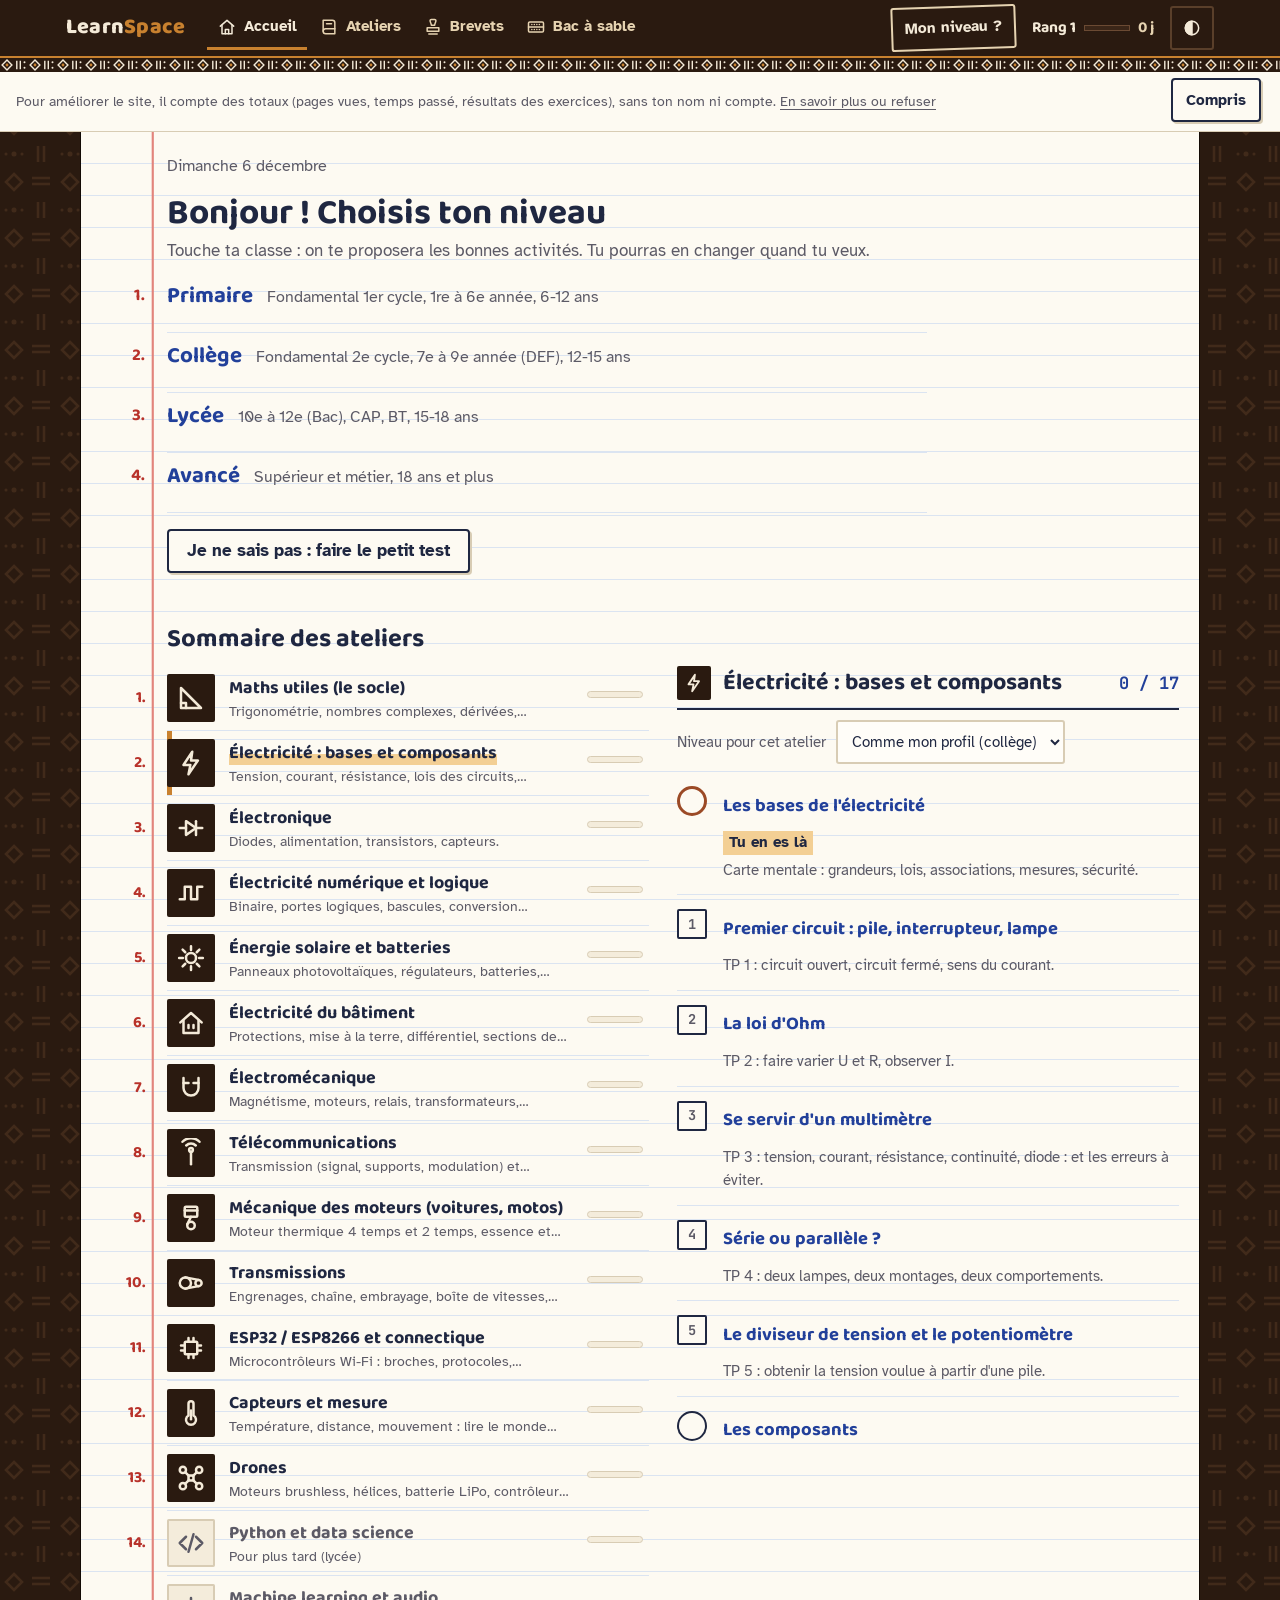
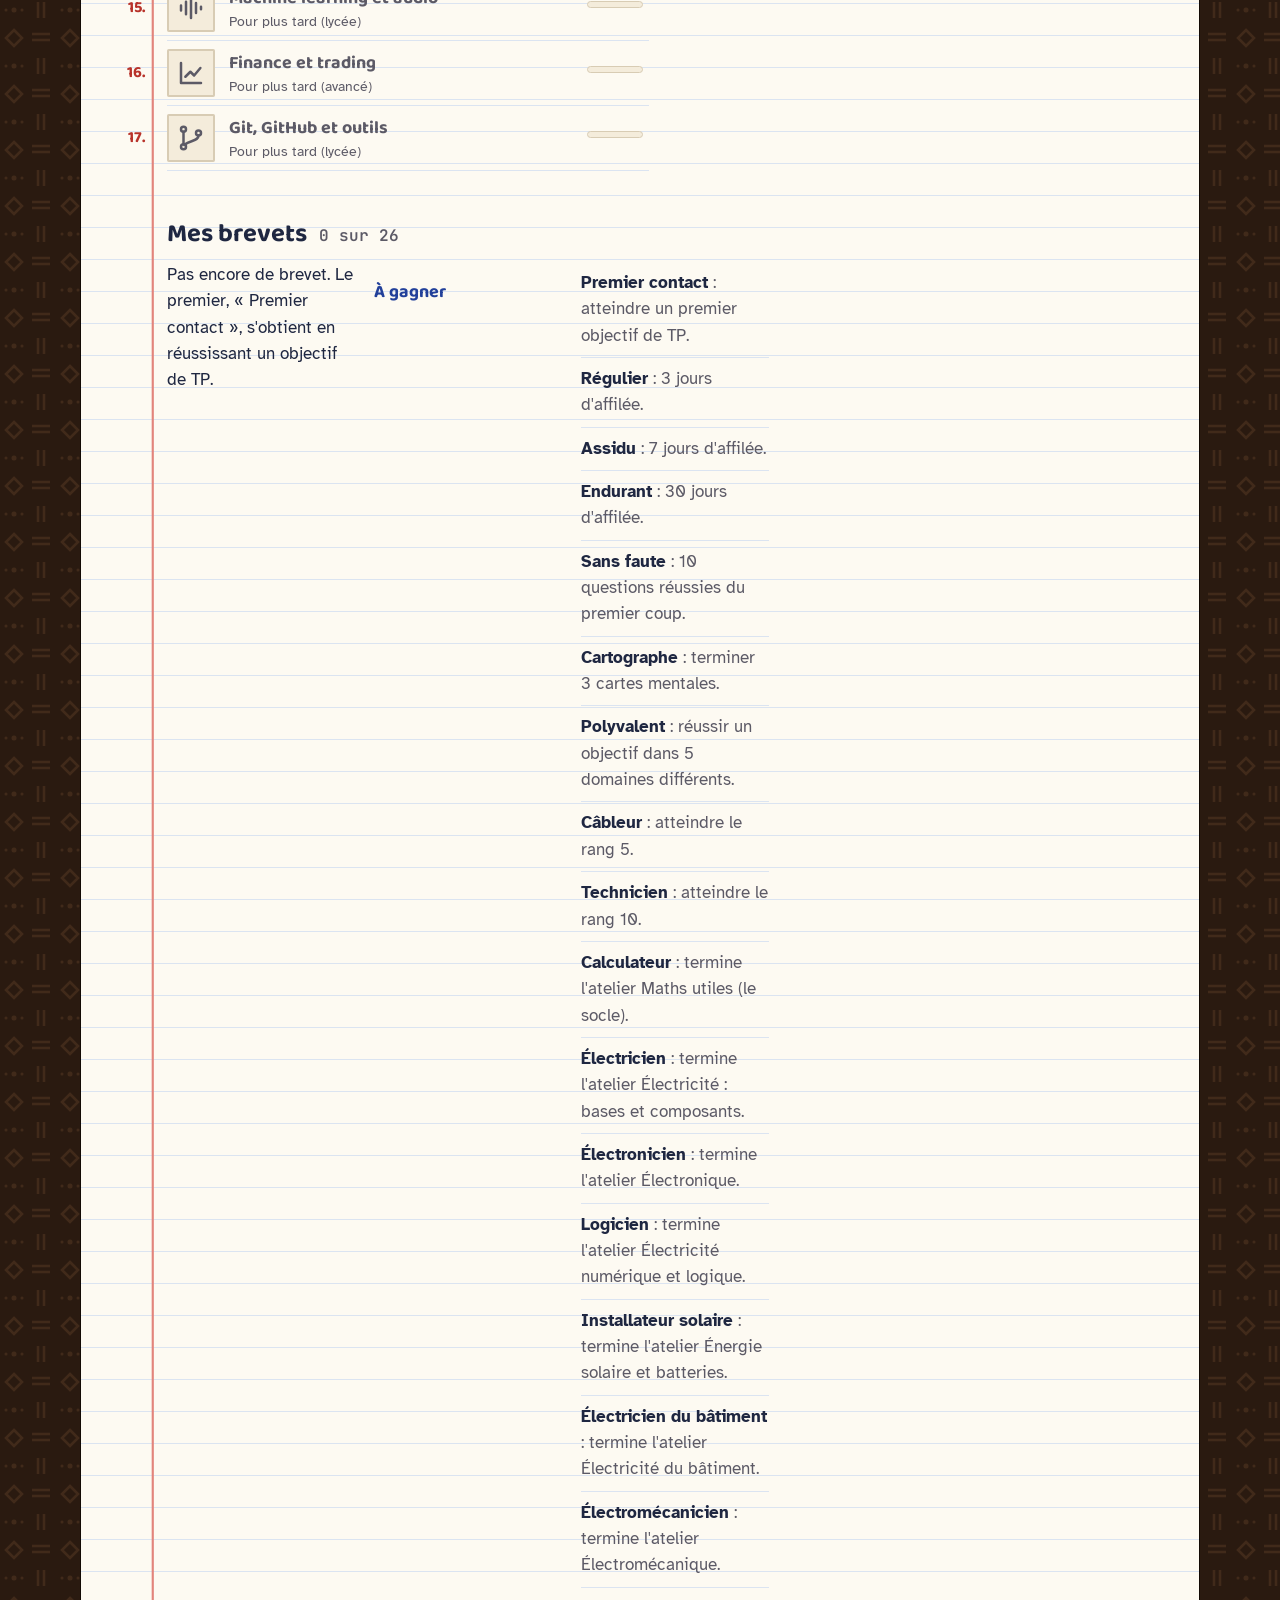
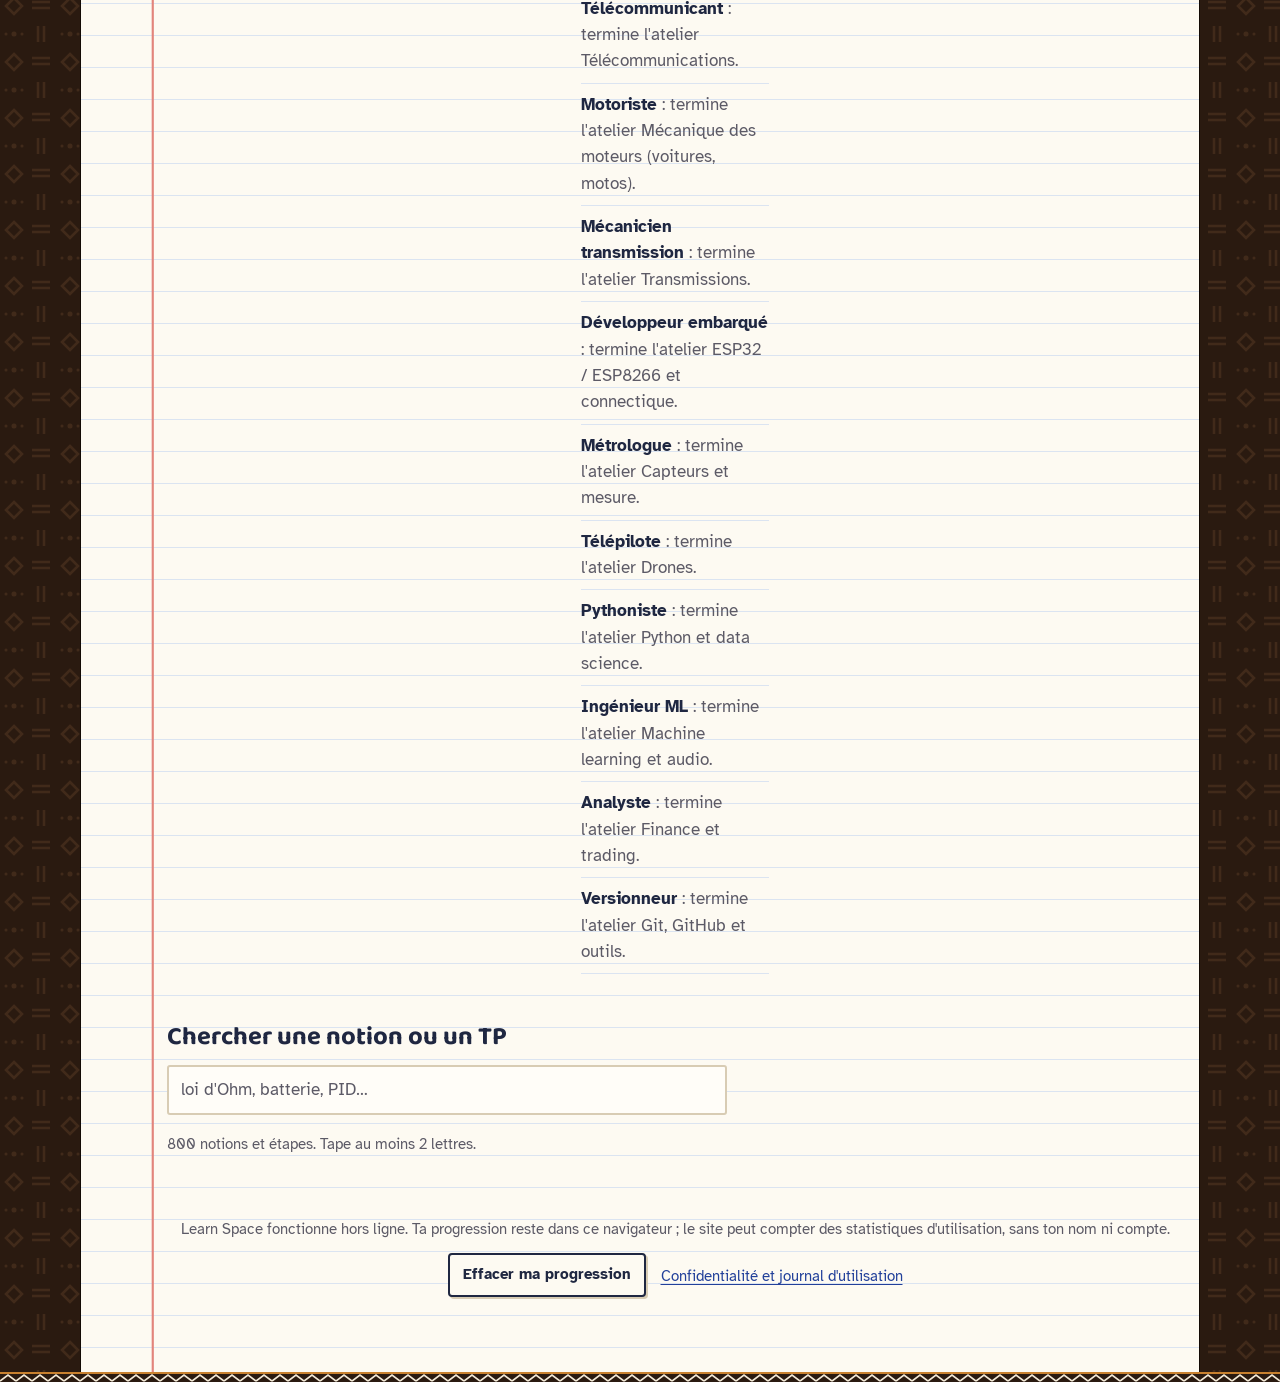
==== commit 03e682a6: "Interface : corrections de l'avis du juge du 13/11 (brevets, niveau depuis l'accueil, contrastes, ma" ====
--- a/index.html
+++ b/index.html
@@ -84,52 +84,65 @@
     /* ---------- La date, en haut de la page ---------- */
     try { document.getElementById("date").textContent = majuscule(new Date().toLocaleDateString("fr-FR", { weekday: "long", day: "numeric", month: "long" })); } catch (e) { /* ancien navigateur */ }
 
-    /* ---------- On reprend ---------- */
+    /* ---------- Aujourd'hui : la leçon à reprendre, écrite comme une phrase de cahier ---------- */
+    const primaire = LS.niveau() <= 1;
+    const minuscule = t => t ? t.charAt(0).toLowerCase() + t.slice(1) : "";
     const der = LS.lire("derniere", null);
-    let cible = null, raison = "";
+    let cible = null;
     if (der) {
       const dom = domaines.find(x => x.etapes.some(e => e.type === der.type && e.id === der.id));
       const e = dom && dom.etapes.find(x => x.type === der.type && x.id === der.id);
-      if (e && !fini(e.a) && e.portee) { cible = e; raison = "On reprend :"; }
-      else if (dom && dom.courante) { cible = dom.courante; raison = "Étape suivante :"; }
-    }
-    if (!cible) { const dom = domaines.find(x => x.d.id === "electricite" && x.courante) || domaines.find(x => x.courante); if (dom) { cible = dom.courante; raison = der ? "Prochaine étape :" : "Pour commencer :"; } }
-    const rep = document.getElementById("reprendre");
+      if (e && !fini(e.a) && e.portee) cible = e;
+      else if (dom && dom.courante) cible = dom.courante;
+    }
+    if (!cible) { const dom = domaines.find(x => x.d.id === "electricite" && x.courante) || domaines.find(x => x.courante); if (dom) cible = dom.courante; }
+    const rep = document.getElementById("reprendre"), jr = document.getElementById("journee");
     const sansProfil = !LS.profil().niveau;
-    const ecranChoix = sansProfil || location.hash === "#niveau";
-    if (ecranChoix) choixNiveau();
-    else if (cible) {
-      const numero = cible.type === "tp" ? parId[cible.domaine].etapes.filter(e => e.type === "tp").indexOf(cible) + 1 : 0;
-      const ou = (cible.type === "carte" ? "Carte mentale" : "TP " + numero) + " de l'atelier " + LS.nomDomaine(cible.domaine) + "." +
-        (cible.a.total ? " Tu as fait " + cible.a.faits + " sur " + cible.a.total + "." : "");
+    jr.hidden = sansProfil;
+    const titre = h => { h.setAttribute("tabindex", "-1"); return h; };
+    const focusTitre = () => { const h = document.getElementById("titre-reprendre"); if (h) { try { h.focus({ preventScroll: true }); } catch (e) { h.focus(); } } };
+    function aujourdhui() {
+      document.body.classList.remove("en-test");
+      rep.innerHTML = ""; jr.hidden = sansProfil;
+      if (!cible) { rep.className = "reprendre"; rep.append(titre(LS.el("h1", { id: "titre-reprendre", text: "Tout est terminé. Bravo !" }))); return; }
+      const nom = LS.nomDomaine(cible.domaine), numero = cible.type === "tp" ? parId[cible.domaine].etapes.filter(e => e.type === "tp").indexOf(cible) + 1 : 0;
+      const quoi = (cible.type === "carte" ? "la carte mentale" : "le TP " + numero) + " de l'atelier «\u00a0" + nom + "\u00a0»";
+      const phrase = cible.a.faits
+        ? "Tu continues " + quoi + ". " + (primaire ? "Tu as déjà réussi " + cible.a.faits + (cible.a.faits > 1 ? " exercices." : " exercice.") : "Tu as déjà réussi " + cible.a.faits + " exercice" + (cible.a.faits > 1 ? "s" : "") + " sur " + cible.a.total + ".")
+        : "C'est " + quoi + "." + (cible.desc ? " Tu vas découvrir : " + minuscule(cible.desc) : "");
       rep.className = "reprendre";
       rep.append(
         LS.el("div", {}, [
-          LS.el("h1", { id: "titre-reprendre" }, [LS.el("span", { class: "quand", text: raison }), document.createTextNode(sansCarte(cible.titre))]),
-          LS.el("p", { text: ou })]),
+          titre(LS.el("h1", { id: "titre-reprendre" }, [document.createTextNode((der ? "Aujourd'hui" : "Pour commencer") + " : "), LS.el("span", { class: "souligne", text: sansCarte(cible.titre) })])),
+          LS.el("p", { text: phrase })]),
         LS.el("a", { class: "btn-reprendre", href: LS.etapeHref(cible) }, [LS.el("span", { text: cible.a.faits ? "Continuer" : "Commencer" }), LS.el("span", { html: LS.icone("suivant", 24) })]));
-    } else rep.append(LS.el("h1", { id: "titre-reprendre", text: "Tout est terminé. Bravo !" }));
-
-    /* ---------- Choix du niveau, ou petit test de placement, sur la page ---------- */
+    }
+
+    /* ---------- Choix du niveau (une liste de cahier), ou petit test de placement ---------- */
     function choixNiveau() {
       const p = LS.profil();
+      document.body.classList.remove("en-test");
       rep.className = "choix-niveau";
       rep.innerHTML = "";
       rep.append(
-        LS.el("h1", { id: "titre-reprendre", text: p.niveau ? "Change de niveau" : "Bonjour ! Choisis ton niveau" }),
-        LS.el("p", { text: p.niveau ? "Ton niveau actuel : " + nomNiveau(p.niveau) + "." : "On te proposera les bonnes activités. Tu pourras en changer quand tu veux." }),
-        LS.el("div", { class: "touches-niveau" }, LS.NIVEAUX.map(x => LS.el("button", { class: "touche-niveau" + (p.niveau === x.n ? " actif" : ""), "aria-pressed": p.niveau === x.n ? "true" : "false", onclick: () => valider(x.n) }, [
-          LS.el("strong", { text: x.nom }), LS.el("span", { text: x.ecole }), LS.el("small", { text: x.age })]))),
-        LS.el("button", { class: "btn secondaire touche-test", onclick: test, text: "Je ne sais pas : faire le petit test (8 questions)" }));
+        titre(LS.el("h1", { id: "titre-reprendre", text: p.niveau ? "Change de niveau" : "Bonjour ! Choisis ton niveau" })),
+        LS.el("p", { text: p.niveau ? "Ton niveau actuel : " + nomNiveau(p.niveau) + ". Touche une ligne pour en changer." : "Touche ta classe : on te proposera les bonnes activités. Tu pourras en changer quand tu veux." }),
+        LS.el("ol", { class: "liste-niveaux" }, LS.NIVEAUX.map((x, k) => LS.el("li", {}, [LS.el("button", { class: "niveau-ligne" + (p.niveau === x.n ? " actif" : ""), "aria-pressed": p.niveau === x.n ? "true" : "false", onclick: () => valider(x.n) }, [
+          LS.el("span", { class: "num", "aria-hidden": "true", text: (k + 1) + "." }),
+          LS.el("strong", { text: x.nom }), LS.el("span", { text: x.ecole + ", " + x.age + (p.niveau === x.n ? " (ton niveau)" : "") })])]))),
+        LS.el("button", { class: "btn secondaire touche-test", onclick: test, text: "Je ne sais pas : faire le petit test" }));
     }
     function valider(n) {
       LS.choisirNiveau(n);
+      try { sessionStorage.setItem("learnspace:focusTitre", "1"); } catch (e) { /* refusé */ }
       try { history.replaceState(null, "", "#tableau"); } catch (e) { /* cadre */ }
       location.reload();
     }
     function test() {
       const Q = LS.TEST_PLACEMENT, reps = {};
       let niv = 1, k = 0;
+      document.body.classList.add("en-test");
+      scrollTo(0, 0);
       const suivante = () => {
         const qs = Q.map((q, i) => i).filter(i => Q[i].niv === niv);
         if (k >= qs.length) {
@@ -137,60 +150,69 @@
           if (justes === 0 || niv === 4) return fin();
           niv++; k = 0; return suivante();
         }
-        const i = qs[k], q = Q[i];
+        const i = qs[k], q = Q[i], numero = Object.keys(reps).length + 1;
         rep.innerHTML = "";
-        rep.append(LS.el("p", { class: "test-avance", text: "Petit test, question " + (Object.keys(reps).length + 1) }),
-          LS.el("h1", { id: "titre-reprendre", class: "question-test", text: q.q }),
-          LS.el("div", { class: "reponses-test" }, q.choix.map((c, j) => LS.el("button", { class: "touche-niveau", text: c, onclick: () => { reps[i] = j; k++; suivante(); } }))));
-        const b = rep.querySelector(".touche-niveau"); if (b) b.focus();
+        rep.append(LS.el("p", { class: "test-avance", text: "Petit test, question " + numero + " sur " + Q.length + (numero === 1 ? ". Il s'arrête quand les questions deviennent trop dures : c'est normal." : "") }),
+          titre(LS.el("h1", { id: "titre-reprendre", class: "question-test", text: q.q })),
+          LS.el("div", { class: "reponses-test" }, q.choix.map((c, j) => LS.el("button", { class: "reponse-test", onclick: () => { reps[i] = j; k++; suivante(); } }, [LS.el("span", { class: "lettre", "aria-hidden": "true", text: "abc"[j] + ")" }), LS.el("span", { text: c })]))),
+          LS.el("button", { class: "btn petit secondaire", text: "Arrêter le test", onclick: () => { choixNiveau(); focusTitre(); } }));
+        focusTitre();
       };
       const fin = () => {
         const n = LS.niveauDuTest(reps);
         rep.innerHTML = "";
-        rep.append(LS.el("h1", { id: "titre-reprendre" }, [document.createTextNode("Merci ! On te propose : "), LS.el("span", { class: "surligne", text: LS.infoNiveau(n).nom })]),
+        rep.append(titre(LS.el("h1", { id: "titre-reprendre" }, [document.createTextNode("Merci ! On te propose le niveau "), LS.el("span", { class: "surligne", text: LS.infoNiveau(n).nom.toLowerCase() }), document.createTextNode(".")])),
           LS.el("p", { text: LS.infoNiveau(n).ecole + ". Tu pourras en changer quand tu veux." }),
-          LS.el("div", { class: "touches-niveau deux" }, [LS.el("button", { class: "touche-niveau actif", onclick: () => valider(n) }, [LS.el("strong", { text: "C'est parti" })]),
-            LS.el("button", { class: "touche-niveau", onclick: choixNiveau }, [LS.el("strong", { text: "Choisir moi-même" })])]));
+          LS.el("div", { class: "actions-test" }, [LS.el("button", { class: "btn gros", onclick: () => valider(n) }, [LS.el("span", { text: "C'est parti" }), LS.el("span", { html: LS.icone("suivant", 22) })]),
+            LS.el("button", { class: "btn secondaire", text: "Choisir moi-même", onclick: () => { choixNiveau(); focusTitre(); } })]));
+        focusTitre();
       };
       suivante();
     }
-
-    /* ---------- Ma journée : points du jour, série, rang, mot du professeur ---------- */
+    function ouvrirNiveau() { choixNiveau(); scrollTo(0, 0); focusTitre(); }
+    if (sansProfil || location.hash === "#niveau") choixNiveau(); else aujourdhui();
+    // La puce de niveau de l'en-tête mène à #niveau : sur l'accueil, on ouvre le choix sans recharger.
+    window.addEventListener("hashchange", () => { if (location.hash === "#niveau") ouvrirNiveau(); });
+    document.querySelectorAll(".puce-niveau").forEach(a => a.addEventListener("click", ev => {
+      ev.preventDefault();
+      try { history.replaceState(null, "", "#niveau"); } catch (e) { /* cadre */ }
+      ouvrirNiveau();
+    }));
+    try { if (sessionStorage.getItem("learnspace:focusTitre")) { sessionStorage.removeItem("learnspace:focusTitre"); focusTitre(); } } catch (e) { /* refusé */ }
+
+    /* ---------- Ma journée : une ou deux lignes écrites, et le mot du professeur ---------- */
     const etat = J.etat();
     const avDom = Object.fromEntries(domaines.map(x => [x.d.id, x.ratio]));
     const brevets = J.brevets(avDom), obtenus = brevets.filter(b => b.ok);
-    const jr = document.getElementById("journee");
-    if (sansProfil) jr.hidden = true;
-    else {
-      const jours = LS.lire("jours", {}), semaine = LS.el("span", { class: "semaine", role: "img", "aria-label": "Jours actifs sur les 7 derniers jours" });
-      let actifs7 = 0;
-      for (let i = 6; i >= 0; i--) { const d = new Date(); d.setDate(d.getDate() - i); const on = (jours[J.jourISO(d)] || 0) > 0; if (on) actifs7++; semaine.append(LS.el("i", { class: (on ? "on" : "") + (i === 0 ? " auj" : "") })); }
-      const atteint = etat.jour >= etat.objectifJour;
-      jr.append(
-        LS.el("div", {}, [LS.el("span", { class: "chiffre" }, [document.createTextNode(String(etat.jour)), LS.el("small", { text: " / " + etat.objectifJour + " points aujourd'hui" })]),
-          LS.el("span", { class: "jauge-jour", role: "img", "aria-label": etat.jour + " points sur " + etat.objectifJour }, [LS.el("i", { style: "--p:" + pourcent(etat.jour / etat.objectifJour) })]),
-          LS.el("span", { class: "legende" }, [LS.el("small", { text: atteint ? "Objectif du jour atteint." : "Notion 10, objectif 25, question 10." })])]),
-        LS.el("div", {}, [LS.el("span", { class: "chiffre" }, [document.createTextNode(String(etat.serie)), LS.el("small", { text: etat.serie > 1 ? " jours de suite" : " jour de suite" })]), semaine]),
-        LS.el("div", {}, [LS.el("span", { class: "chiffre" }, [document.createTextNode("Rang " + etat.niveau.n), LS.el("small", { text: " " + etat.niveau.titre })]),
-          LS.el("span", { class: "legende" }, [LS.el("small", { text: (etat.niveau.pour - etat.niveau.dans) + " points avant le rang " + (etat.niveau.n + 1) + "." })])]),
-        LS.el("div", {}, [LS.el("span", { class: "chiffre" }, [document.createTextNode(String(obtenus.length)), LS.el("small", { text: " brevet" + (obtenus.length > 1 ? "s" : "") + " sur " + brevets.length })]),
-          obtenus.length ? LS.el("span", {}, [LS.el("span", { class: "tampon-mini", text: obtenus[obtenus.length - 1].nom })]) : LS.el("a", { href: "#brevets", class: "legende", text: "Voir les brevets" })]));
-      // Le mot du professeur, à l'encre rouge.
-      const mot = atteint ? "Objectif du jour atteint. Très bon travail !" : etat.serie >= 3 ? etat.serie + " jours de suite : continue comme ça !" :
-        etat.points === 0 ? "Un petit pas chaque jour suffit. À toi de jouer !" : actifs7 >= 2 ? "Bon travail cette semaine, continue !" : "Content de te revoir. On reprend doucement.";
-      jr.append(LS.el("p", { class: "mot-prof", text: mot }));
+    if (!sansProfil) {
+      const fort = t => LS.el("b", { text: t });
+      const ligne = enfants => LS.el("p", { class: "ligne-journee" }, enfants.map(x => typeof x === "string" ? document.createTextNode(x) : x));
+      if (etat.points === 0) {
+        jr.append(ligne(["Ton cahier est encore tout neuf. Commence ta première leçon : chaque bonne réponse te donne des points, et tes premiers brevets arrivent vite."]));
+      } else {
+        const atteint = etat.jour >= etat.objectifJour, reste = etat.objectifJour - etat.jour;
+        jr.append(
+          ligne(etat.jour === 0 ? ["Pas encore de points aujourd'hui. Une bonne réponse en rapporte 10, un objectif réussi 25 : il en faut ", fort(String(etat.objectifJour)), " pour l'objectif du jour."]
+            : atteint ? ["Aujourd'hui, tu as gagné ", fort(etat.jour + " points"), " : l'objectif du jour est atteint !"]
+            : ["Aujourd'hui, tu as gagné ", fort(etat.jour + " points"), ". Encore ", fort(String(reste)), " pour l'objectif du jour : une bonne réponse en rapporte\u00a010."]),
+          ligne((etat.serie > 1 ? ["Tu travailles depuis ", fort(etat.serie + " jours de suite"), "."] : etat.serie === 1 ? ["Ta série de jours commence : reviens demain pour la continuer."] : ["Reviens demain pour commencer une série de jours."])
+            .concat([" Tu es au rang ", fort(String(etat.niveau.n)), " (" + etat.niveau.titre + ") : encore " + (etat.niveau.pour - etat.niveau.dans) + " points pour monter."])));
+        const actifs = Object.keys(LS.lire("jours", {})).length;
+        const mot = atteint ? "Très bon travail aujourd'hui !" : etat.serie >= 3 ? "Continue comme ça, tu es régulier !" : actifs >= 2 ? "Bon travail, continue !" : "Content de te revoir. On reprend doucement.";
+        jr.append(LS.el("p", { class: "mot-prof", text: mot }));
+      }
     }
 
     /* ---------- Sommaire : un atelier par ligne, numéroté dans la marge ---------- */
     const sommaire = document.getElementById("sommaire"), zoneLecons = document.getElementById("lecons");
-    domaines.forEach((x, k) => {
+    domaines.filter(x => !x.plusTard).concat(domaines.filter(x => x.plusTard)).forEach((x, k) => {
       const desc = x.plusTard ? "Pour plus tard (" + nomNiveau(x.nivMin) + ")" : x.d.desc;
       sommaire.append(LS.el("li", { class: x.plusTard ? "loin" : "" }, [LS.el("button", { class: "atelier" + (x.ratio >= 0.999 ? " termine" : "") + (x.plusTard ? " plus-tard" : ""), id: "atelier-" + x.d.id, "aria-pressed": "false",
         "aria-label": x.d.titre + ", " + x.faites + " étapes terminées sur " + x.etapes.length + (x.plusTard ? ", pour plus tard" : ""), onclick: () => choisir(x.d.id, true) }, [
         LS.el("span", { class: "num", "aria-hidden": "true", text: (k + 1) + "." }),
         LS.pictoAtelier(x.d.id),
         LS.el("span", { class: "atelier-texte" }, [LS.el("span", { class: "atelier-nom", text: x.d.titre }), LS.el("small", { text: desc })]),
-        LS.el("span", { class: "atelier-prog" }, [LS.el("span", { text: x.faites + "/" + x.etapes.length }), trait(x.ratio)])
+        LS.el("span", { class: "atelier-prog" }, [x.faites ? LS.el("span", { text: x.faites + "/" + x.etapes.length }) : null, trait(x.ratio)])
       ])]));
     });
 
@@ -220,7 +242,7 @@
             LS.el("a", { href: LS.etapeHref(e), class: "lecon-lien", text: sansCarte(e.titre) }),
             LS.el("span", { class: "lecon-info" }, [cour ? LS.el("span", { class: "ici", text: "Tu en es là" }) : null,
               e.portee ? null : LS.el("span", { class: "plus-tard-etiquette", text: "Pour plus tard (" + nomNiveau(e.niv) + ")" }),
-              LS.el("span", { text: (e.type === "carte" ? "Carte mentale" : "TP " + nTP) + (f ? ", terminé" + (e.type === "carte" ? "e" : "") : e.a.total ? ", " + e.a.faits + " sur " + e.a.total : "") + (e.desc ? ". " + e.desc : "") })])
+              LS.el("span", { text: (e.type === "carte" ? "Carte mentale" : "TP " + nTP) + (f ? ", terminé" + (e.type === "carte" ? "e" : "") : e.a.faits ? ", déjà " + e.a.faits + (primaire ? "" : " sur " + e.a.total) + " réussi" + (e.a.faits > 1 ? "s" : "") : "") + (e.desc ? (e.a.faits || f ? ". " : " : ") + (e.a.faits || f ? e.desc : minuscule(e.desc)) : "") })])
           ])
         ]));
       });
@@ -244,21 +266,24 @@
     choisir(parId[h] ? h : (cible ? cible.domaine : domaines[0].d.id), false);
     if (parId[h]) document.getElementById("ateliers").scrollIntoView();
 
-    /* ---------- Brevets : des tampons ---------- */
+    /* ---------- Brevets : un tampon pour chaque brevet obtenu, une liste pour les autres ---------- */
     document.getElementById("brevets-resume").textContent = obtenus.length + " sur " + brevets.length;
     const gb = document.getElementById("grille-brevets");
     const vus = LS.lire("brevetsVus", {}), nouveaux = [];
-    brevets.forEach(b => {
-      if (b.ok && !vus[b.id]) { nouveaux.push(b); vus[b.id] = true; }
-      const idDom = b.domaine ? b.id.replace(/^dom-/, "") : null;
-      gb.append(LS.el("div", { class: "brevet" + (b.ok ? " obtenu" : "") + (b.domaine ? " domaine" : ""), title: b.desc }, [
-        LS.el("span", { class: "tampon", "aria-hidden": "true" }, idDom ? [LS.el("span", { class: "picto", html: LS.icone("dom-" + idDom, 30) })] : [LS.el("span", { class: "code", text: b.code })]),
-        LS.el("strong", { text: b.nom }),
-        LS.el("small", { text: b.ok ? "Obtenu" : b.domaine ? "Termine l'atelier " + LS.nomDomaine(idDom) : b.desc })]));
+    const idDom = b => b.domaine ? b.id.replace(/^dom-/, "") : null;
+    const tampons = LS.el("div", { class: "tampons" });
+    obtenus.forEach(b => {
+      if (!vus[b.id]) { nouveaux.push(b); vus[b.id] = true; }
+      tampons.append(LS.el("div", { class: "brevet obtenu", title: b.desc }, [
+        LS.el("span", { class: "tampon" }, [idDom(b) ? LS.el("span", { class: "picto", "aria-hidden": "true", html: LS.icone("dom-" + idDom(b), 26) }) : null, LS.el("strong", { text: b.nom })]),
+        LS.el("small", { text: b.desc })]));
     });
-    let aVenir = 0;
-    [...gb.children].forEach(el => { if (!el.classList.contains("obtenu") && ++aVenir > 3) el.classList.add("loin"); });
-    voirPlus(gb, "Voir tous les brevets ({n} de plus)");
+    gb.append(obtenus.length ? tampons : LS.el("p", { class: "pas-encore", text: "Pas encore de brevet. Le premier, « Premier contact », s'obtient en réussissant un objectif de TP." }));
+    const aGagner = LS.el("ul", { class: "brevets-a-venir" });
+    brevets.filter(b => !b.ok).forEach((b, k) => aGagner.append(LS.el("li", { class: k >= 3 ? "loin" : "" }, [LS.el("strong", { text: b.nom }),
+      document.createTextNode(" : " + (b.domaine ? "termine l'atelier " + LS.nomDomaine(idDom(b)) + "." : minuscule(b.desc)))])));
+    if (aGagner.children.length) gb.append(LS.el("h3", { class: "titre-a-gagner", text: "À gagner" }), aGagner);
+    voirPlus(aGagner, "Voir tous les brevets à gagner ({n} de plus)");
     LS.ecrire("brevetsVus", vus);
     nouveaux.slice(0, 3).forEach(b => LS.avis("Nouveau brevet : " + b.nom));
     if (location.hash === "#brevets") document.getElementById("brevets").scrollIntoView();
--- a/assets/css/style.css
+++ b/assets/css/style.css
@@ -25,6 +25,7 @@
   --sable: #e6d3b1;
   --ocre: #c8812f;
   --argile: #9b4a26;
+  --argile-texte: #9b4a26;
   /* Page du cahier */
   --papier: #fdfaf2;
   --ligne: #dbe4f1;
@@ -68,7 +69,7 @@
   :root:not([data-theme="light"]) {
     --papier: #1d1914; --ligne: rgba(157, 178, 255, .09); --trait-marge: #8c4640; --encre: #a7baff; --rouge: #ff9384;
     --tampon: #74c896; --surligne: #6b4a1f; --fond: #1d1914; --fond-2: #27211a; --carte: #231e18;
-    --texte: #eee6d6; --texte-doux: #b9ae98; --accent: #e3995a; --accent-fort: #f2b882; --bouton: #b9592c;
+    --texte: #eee6d6; --texte-doux: #b9ae98; --accent: #e3995a; --accent-fort: #f2b882; --bouton: #a44c23; --argile-texte: #f0a072;
     --bouton-texte: #fff6ea; --ombre-bouton: #000; --noeud: #4b3524; --noeud-texte: #f6e6cc; --lien: #a7baff;
     --bordure: #423829; --ok: #74c896; --alerte: #ff9384; --info: #a7baff; --or: #e3a24f; --sur-accent: #fff6ea;
     color-scheme: dark;
@@ -77,7 +78,7 @@
 :root[data-theme="dark"] {
   --papier: #1d1914; --ligne: rgba(157, 178, 255, .09); --trait-marge: #8c4640; --encre: #a7baff; --rouge: #ff9384;
   --tampon: #74c896; --surligne: #6b4a1f; --fond: #1d1914; --fond-2: #27211a; --carte: #231e18;
-  --texte: #eee6d6; --texte-doux: #b9ae98; --accent: #e3995a; --accent-fort: #f2b882; --bouton: #b9592c;
+  --texte: #eee6d6; --texte-doux: #b9ae98; --accent: #e3995a; --accent-fort: #f2b882; --bouton: #a44c23; --argile-texte: #f0a072;
   --bouton-texte: #fff6ea; --ombre-bouton: #000; --noeud: #4b3524; --noeud-texte: #f6e6cc; --lien: #a7baff;
   --bordure: #423829; --ok: #74c896; --alerte: #ff9384; --info: #a7baff; --or: #e3a24f; --sur-accent: #fff6ea;
   color-scheme: dark;
@@ -124,7 +125,7 @@
 .onglet.actif { color: var(--creme); border-bottom-color: var(--ocre); }
 .puce-niveau { display: inline-flex; align-items: center; min-height: 44px; padding: 0 12px; border: 2px solid var(--sable); border-radius: 3px; color: var(--creme); font-weight: 700; font-size: .95rem; text-decoration: none; white-space: nowrap; transform: rotate(-2deg); }
 .puce-niveau:hover { background: var(--terre-2); }
-.puce-joueur { display: inline-flex; align-items: center; gap: 8px; min-height: 44px; padding: 0 4px; color: var(--creme); text-decoration: none; font-family: var(--mono); font-size: .85rem; font-weight: 700; white-space: nowrap; }
+.puce-joueur { display: inline-flex; align-items: center; gap: 8px; min-height: 44px; padding: 0 4px; color: var(--creme); text-decoration: none; font-family: var(--police-titre); font-size: .98rem; font-weight: 700; white-space: nowrap; }
 .puce-barre { width: 46px; height: 6px; background: var(--terre-2); border: 1px solid #6b4a33; overflow: hidden; }
 .puce-barre > span { display: block; height: 100%; background: var(--ocre); transition: width .5s; }
 .puce-serie { color: var(--sable); }
@@ -238,8 +239,8 @@
   background: var(--argile); color: var(--creme); padding: 18px 20px 20px; border-left: 12px solid var(--terre);
   border-image: var(--frise-fine) 0 0 0 12 / 0 0 0 12px round; }
 .reprendre h1 { margin: 0; font-size: clamp(1.55rem, 5vw, 2.3rem); line-height: 1.12; color: #fff8ec; }
-.reprendre h1 .quand { display: block; font-size: .55em; font-weight: 600; color: var(--sable); margin-bottom: 2px; }
-.reprendre p { margin: 4px 0 0; color: var(--sable); font-size: 1rem; }
+.reprendre h1 .souligne { text-decoration: underline; text-decoration-color: var(--ocre); text-decoration-thickness: 4px; text-underline-offset: 6px; -webkit-box-decoration-break: clone; box-decoration-break: clone; }
+.reprendre p { margin: 6px 0 0; color: var(--creme); font-size: 1.02rem; }
 .reprendre p a { color: var(--creme); }
 .btn-reprendre { display: inline-flex; align-items: center; justify-content: center; gap: 10px; min-height: 56px; padding: 10px 26px; background: var(--creme); color: var(--terre);
   font-family: var(--police-titre); font-weight: 800; font-size: 1.25rem; text-decoration: none; border-radius: 4px; box-shadow: 4px 4px 0 var(--terre); transition: transform .06s, box-shadow .06s; white-space: nowrap; }
@@ -251,43 +252,36 @@
   .btn-reprendre { justify-self: stretch; }
 }
 
-/* La journée : points du jour, série, rang, mot du professeur */
-.journee { display: flex; flex-wrap: wrap; align-items: flex-start; gap: 14px 34px; margin-top: 22px; }
-.journee > div { display: grid; gap: 4px; min-width: 0; }
-.chiffre { font-family: var(--police-titre); font-weight: 800; font-size: 1.7rem; line-height: 1; color: var(--rouge); }
-.chiffre small { font-family: var(--police); font-size: 1rem; font-weight: 400; color: var(--texte); }
-.journee .legende { font-size: .95rem; color: var(--texte); }
-.journee .legende small { display: block; color: var(--texte-doux); font-size: .88rem; }
-.jauge-jour { display: block; width: 180px; max-width: 100%; height: 10px; background: var(--fond-2); border: 1.5px solid var(--texte); }
-.jauge-jour > i { display: block; height: 100%; background: var(--ocre); width: var(--p, 0%); }
-.semaine { display: inline-grid; grid-template-columns: repeat(7, 16px); gap: 5px; margin-top: 2px; }
-.semaine i { height: 16px; border: 1.5px solid var(--texte-doux); }
-.semaine i.on { background: var(--ocre); border-color: var(--ocre); }
-.semaine i.auj { outline: 2px solid var(--encre); outline-offset: 1px; }
-.mot-prof { flex-basis: 100%; margin: 4px 0 0; font-style: italic; font-size: 1.05rem; color: var(--rouge); }
-
-/* Choix du niveau et petit test : grosses touches sur la page */
+/* La journée : une ou deux lignes écrites (pas de compteurs), puis le mot du professeur en rouge */
+.journee { margin-top: 18px; max-width: 70ch; }
+.ligne-journee { margin: 0 0 6px; font-size: 1.05rem; line-height: 1.6; }
+.ligne-journee b { color: var(--encre); font-family: var(--police-titre); font-weight: 800; font-size: 1.12em; }
+.mot-prof { margin: 6px 0 0; font-style: italic; font-size: 1.05rem; color: var(--rouge); }
+
+/* Choix du niveau : une liste de cahier ; petit test : une question à la fois */
 .choix-niveau { margin-top: 10px; }
 .choix-niveau h1 { margin: 0 0 4px; }
-.choix-niveau > p { margin: 0 0 10px; color: var(--texte-doux); }
-.touches-niveau { display: grid; grid-template-columns: repeat(4, minmax(0, 1fr)); gap: 12px; margin-top: 12px; }
-.touches-niveau.deux { grid-template-columns: repeat(2, minmax(0, 1fr)); max-width: 560px; }
-.touche-niveau { display: grid; gap: 2px; align-content: start; text-align: left; padding: 12px 14px; min-height: 64px; border-radius: 4px; cursor: pointer; font: inherit; color: var(--texte);
-  background: var(--papier); border: 2px solid var(--texte); box-shadow: 3px 3px 0 var(--bordure); transition: transform .06s, box-shadow .06s; }
-.touche-niveau strong { font-family: var(--police-titre); font-size: 1.4rem; line-height: 1.1; color: var(--encre); }
-.touche-niveau span { font-size: .95rem; }
-.touche-niveau small { font-size: .88rem; color: var(--texte-doux); }
-.touche-niveau:hover { background: var(--fond-2); }
-.touche-niveau:active { transform: translate(3px, 3px); box-shadow: none; }
-.touche-niveau.actif { border-color: var(--argile); box-shadow: 3px 3px 0 var(--argile); }
-.touche-niveau.actif strong { color: var(--argile); }
-.touche-test { margin-top: 14px; }
-.question-test { font-size: clamp(1.3rem, 4vw, 1.8rem) !important; }
-.reponses-test { display: grid; gap: 10px; margin-top: 10px; max-width: 640px; }
-.reponses-test .touche-niveau { font-size: 1.08rem; min-height: 56px; align-content: center; }
-.test-avance { color: var(--texte-doux); font-size: .95rem; margin: 0; }
-@media (max-width: 860px) { .touches-niveau { grid-template-columns: repeat(2, minmax(0, 1fr)); } }
-@media (max-width: 360px) { .touches-niveau { grid-template-columns: 1fr; } }
+.choix-niveau > p { margin: 0 0 6px; color: var(--texte-doux); }
+.liste-niveaux { list-style: none; margin: 8px 0 0; padding: 0; max-width: 760px; }
+.liste-niveaux li { position: relative; }
+.niveau-ligne { display: flex; flex-wrap: wrap; align-items: baseline; gap: 2px 14px; width: 100%; min-height: 60px; padding: 10px 6px 10px 0; text-align: left; cursor: pointer;
+  background: none; border: none; border-bottom: 1px solid var(--ligne); font: inherit; color: var(--texte); }
+.niveau-ligne .num { position: absolute; left: calc(-14px - var(--marge)); width: calc(var(--marge) - 8px); text-align: right; font-family: var(--police-titre); font-weight: 700; color: var(--rouge); }
+.niveau-ligne strong { font-family: var(--police-titre); font-size: 1.4rem; line-height: 1.2; color: var(--encre); }
+.niveau-ligne span:last-child { font-size: 1rem; color: var(--texte-doux); }
+.niveau-ligne:hover strong { text-decoration: underline; text-decoration-color: var(--ocre); text-decoration-thickness: 3px; }
+.niveau-ligne.actif strong { background: linear-gradient(transparent 55%, var(--surligne) 55%, var(--surligne) 92%, transparent 92%); }
+.touche-test { margin-top: 16px; }
+.question-test { font-size: clamp(1.3rem, 4vw, 1.8rem) !important; margin: 0 0 6px; }
+.reponses-test { display: grid; gap: 0; margin: 6px 0 14px; max-width: 680px; }
+.reponse-test { display: grid; grid-template-columns: 2em minmax(0, 1fr); align-items: baseline; gap: 6px; min-height: 56px; padding: 12px 6px 12px 0; text-align: left; cursor: pointer;
+  background: none; border: none; border-bottom: 1px solid var(--ligne); font: inherit; font-size: 1.1rem; color: var(--texte); }
+.reponse-test .lettre { font-family: var(--police-titre); font-weight: 800; color: var(--encre); }
+.reponse-test:hover span:last-child { text-decoration: underline; text-decoration-color: var(--ocre); text-decoration-thickness: 3px; }
+.test-avance { color: var(--texte-doux); font-size: .95rem; margin: 0 0 4px; }
+.actions-test { display: flex; flex-wrap: wrap; gap: 12px 16px; align-items: center; margin-top: 16px; }
+/* Pendant le test, le reste de la page est masqué */
+body.en-test #journee, body.en-test main > .section, body.en-test .pied { display: none !important; }
 
 /* Sommaire des ateliers et leçons de l'atelier choisi */
 .sommaire-zone { display: grid; gap: 28px; }
@@ -305,7 +299,8 @@
 .atelier[aria-pressed="true"] { background: linear-gradient(transparent 0, transparent); box-shadow: inset 5px 0 0 var(--ocre); padding-left: 0; }
 .atelier[aria-pressed="true"] .atelier-nom { background: linear-gradient(transparent 55%, var(--surligne) 55%, var(--surligne) 92%, transparent 92%); }
 .atelier.termine .atelier-nom { color: var(--ok); }
-.atelier.plus-tard { opacity: .62; }
+.atelier.plus-tard .atelier-nom, .atelier.plus-tard .atelier-prog { color: var(--texte-doux); }
+.atelier.plus-tard .picto-atelier { background: var(--fond-2); color: var(--texte-doux); box-shadow: inset 0 0 0 2px var(--bordure); }
 @media (max-width: 760px) { .atelier-texte small { display: none; } .atelier.plus-tard .atelier-texte small { display: -webkit-box; } .atelier { grid-template-columns: 44px minmax(0, 1fr) auto; } .atelier .picto-atelier { width: 44px; height: 44px; } }
 
 .lecons { scroll-margin-top: 90px; }
@@ -320,7 +315,7 @@
 .lecon.carte .case { border-radius: 50%; }
 .lecon.fait .case { border-color: var(--ok); color: var(--ok); }
 .lecon.fait .case svg { width: 24px; height: 24px; stroke-width: 2.6; }
-.lecon.courant .case { border-color: var(--argile); color: var(--argile); border-width: 3px; }
+.lecon.courant .case { border-color: var(--argile-texte); color: var(--argile-texte); border-width: 3px; }
 .lecon.plus-tard .case { border-style: dashed; border-color: var(--texte-doux); }
 .lecon-texte { display: grid; gap: 3px; min-width: 0; }
 .lecon-lien { font-family: var(--police-titre); font-weight: 700; font-size: 1.15rem; line-height: 1.25; color: var(--encre); text-decoration: none; justify-self: start; padding: 2px 0; }
@@ -330,21 +325,22 @@
 .ici { flex: none; font-weight: 700; color: var(--texte); background: var(--surligne); padding: 0 6px; }
 .plus-tard-etiquette { font-size: .88rem; font-weight: 700; color: var(--texte-doux); border: 1.5px dashed var(--texte-doux); border-radius: 3px; padding: 0 6px; }
 
-/* Brevets : tampons */
-.tampons { display: grid; grid-template-columns: repeat(auto-fill, minmax(min(100%, 150px), 1fr)); gap: 22px 16px; }
-@media (max-width: 760px) { .tampons { grid-template-columns: repeat(3, minmax(0, 1fr)); gap: 18px 8px; } .tampon { min-width: 0; width: 100%; min-height: 56px; } .brevet small { font-size: .78rem; } .brevet strong { font-size: .92rem; } }
-.brevet { display: grid; justify-items: center; text-align: center; gap: 6px; }
-.tampon { display: inline-grid; justify-items: center; align-content: center; gap: 0; min-width: 104px; min-height: 64px; padding: 6px 10px;
-  border: 2px dashed var(--bordure); border-radius: 4px; color: var(--texte-doux); font-family: var(--police-titre); font-weight: 800; line-height: 1.05; }
-.tampon .code { font-family: var(--mono); font-size: 1.15rem; }
+/* Brevets : un tampon vert par brevet obtenu ; ceux à gagner en liste simple */
+.tampons { display: grid; grid-template-columns: repeat(auto-fill, minmax(min(100%, 160px), 1fr)); gap: 22px 18px; }
+.brevet { display: grid; justify-items: center; text-align: center; gap: 6px; min-width: 0; }
+.tampon { display: inline-grid; justify-items: center; align-content: center; gap: 2px; max-width: 100%; min-width: 0; min-height: 64px; padding: 6px 12px;
+  border: 3px double var(--tampon); border-radius: 4px; color: var(--tampon); transform: rotate(-4deg); }
+.brevet:nth-child(2n) .tampon { transform: rotate(3deg); }
 .tampon .picto { display: inline-flex; }
-.brevet.obtenu .tampon { border: 3px double var(--tampon); color: var(--tampon); transform: rotate(-4deg); }
-.brevet.obtenu:nth-child(2n) .tampon { transform: rotate(3deg); }
-.brevet strong { font-family: var(--police-titre); font-weight: 700; font-size: 1rem; line-height: 1.2; }
-.brevet small { font-size: .82rem; color: var(--texte-doux); line-height: 1.3; }
-.brevet:not(.obtenu) strong { color: var(--texte-doux); }
-/* Un tampon « Brevet » dans la journée */
-.tampon-mini { display: inline-block; border: 2px solid var(--tampon); color: var(--tampon); font-family: var(--police-titre); font-weight: 800; padding: 0 8px; border-radius: 3px; transform: rotate(-3deg); }
+.tampon strong { font-family: var(--police-titre); font-weight: 800; font-size: 1.05rem; line-height: 1.15; }
+.brevet strong, .brevet small, .brevets-a-venir li { overflow-wrap: anywhere; -webkit-hyphens: auto; hyphens: auto; }
+.brevet small { font-size: .85rem; color: var(--texte-doux); line-height: 1.3; }
+.pas-encore { margin: 0; color: var(--texte); }
+.titre-a-gagner { margin: 20px 0 4px; color: var(--encre); }
+.brevets-a-venir { list-style: none; margin: 0; padding: 0; max-width: 760px; }
+.brevets-a-venir li { padding: 8px 0; border-bottom: 1px solid var(--ligne); color: var(--texte-doux); }
+.brevets-a-venir strong { color: var(--texte); }
+@media (max-width: 760px) { .tampons { grid-template-columns: repeat(2, minmax(0, 1fr)); gap: 18px 10px; } .tampon { min-height: 56px; padding: 6px 8px; } .tampon strong { font-size: .95rem; } .brevet small { font-size: .8rem; } }
 
 /* Recherche */
 #recherche { width: 100%; max-width: 560px; padding: 10px 12px; }
@@ -363,14 +359,14 @@
 #ls-avis .avis { pointer-events: auto; background: var(--papier); color: var(--texte); border: 2px solid var(--texte); border-left: 6px solid var(--ocre); box-shadow: 3px 3px 0 var(--ombre-bouton); padding: 10px 14px; cursor: pointer; }
 
 /* Annonces de gains : une étiquette collée dans le cahier */
-#ls-gains { position: fixed; z-index: 70; right: max(16px, env(safe-area-inset-right, 0px)); top: calc(84px + env(safe-area-inset-top, 0px)); display: grid; gap: 8px; justify-items: end; pointer-events: none; }
+#ls-gains { position: fixed; z-index: 70; right: max(16px, env(safe-area-inset-right, 0px)); top: calc(78px + env(safe-area-inset-top, 0px)); display: grid; gap: 8px; justify-items: end; pointer-events: none; }
 .gain { display: flex; align-items: center; gap: 10px; background: var(--papier); color: var(--texte); border: 2px solid var(--texte); padding: 6px 12px 6px 6px; font-weight: 700; box-shadow: 3px 3px 0 var(--ombre-bouton); }
 .gain-pts { font-family: var(--police-titre); font-weight: 800; background: var(--ocre); color: var(--terre); padding: 1px 8px; }
 .gain.niveau .gain-pts { background: var(--tampon); color: #fff; }
 .gain.anime { animation: gain-entree .35s cubic-bezier(.2, 1.4, .4, 1); }
 @keyframes gain-entree { from { transform: translateY(-10px) scale(.92); opacity: 0; } }
 @media (max-width: 760px) {
-  #ls-gains { top: auto; bottom: calc(84px + env(safe-area-inset-bottom, 0px)); left: 50%; right: auto; transform: translateX(-50%); justify-items: center; }
+  #ls-gains { top: calc(78px + env(safe-area-inset-top, 0px)); left: 50%; right: auto; transform: translateX(-50%); justify-items: center; width: max-content; max-width: 92vw; }
 }
 
 /* Application installable (assets/js/pwa.js) : bouton discret, avis de nouvelle version */
@@ -387,15 +383,15 @@
 .chemin-tp { display: flex; gap: 6px 12px; align-items: center; flex-wrap: wrap; }
 .retour-atelier { display: inline-flex; align-items: center; gap: 10px; min-height: 44px; font-weight: 700; text-decoration: none; color: var(--texte); }
 .retour-atelier:hover span:last-child { text-decoration: underline; }
-.difficulte { display: inline-flex; align-items: center; gap: 4px; font-size: .9rem; font-weight: 700; color: var(--texte-doux); }
-.difficulte span { margin-right: 4px; }
-.difficulte i { width: 10px; height: 14px; border: 1.5px solid var(--texte-doux); }
-.difficulte i.on { background: var(--ocre); border-color: var(--ocre); }
+.chemin-tp { justify-content: space-between; }
+.numero-tp { color: var(--encre); }
+.phrase-tp { margin: 0; font-size: 1.02rem; line-height: 1.7; }
+.phrase-tp .mission-prog { display: inline; }
+.phrase-tp .cases-mission { vertical-align: -3px; margin-left: 6px; }
 .niveau-tp { display: inline-flex; align-items: center; min-height: 32px; text-decoration: none; border-color: var(--texte); color: var(--texte); transform: rotate(-1.5deg); }
-.mission-prog { display: flex; align-items: center; gap: 12px; flex-wrap: wrap; }
 .mission-texte { font-weight: 700; }
 .cases-mission { display: inline-flex; gap: 5px; flex-wrap: wrap; }
-.cases-mission i { width: 18px; height: 18px; border: 2px solid var(--texte); }
+.cases-mission i { display: inline-block; width: 18px; height: 18px; border: 2px solid var(--texte); }
 .cases-mission i.on { background: var(--ok); border-color: var(--ok); }
 /* Encart de sécurité : écrit à l'encre rouge, dans la marge du professeur */
 .securite { display: grid; grid-template-columns: auto minmax(0, 1fr); gap: 4px 10px; align-items: start; margin: 4px 0; max-width: 900px; padding: 10px 14px; border: 2px solid var(--alerte); border-left-width: 6px; background: var(--papier); color: var(--texte); font-size: 1rem; }
@@ -434,12 +430,12 @@
 .objectif.en-cours .texte { color: var(--texte); }
 .objectif.en-cours .texte > :first-child, .objectif.en-cours .texte { font-weight: 400; }
 .objectif.en-cours { box-shadow: inset 4px 0 0 var(--ocre); }
-.objectif.en-cours .etat { border-color: var(--argile); color: var(--argile); border-width: 3px; }
+.objectif.en-cours .etat { border-color: var(--argile-texte); color: var(--argile-texte); border-width: 3px; }
 .objectif.verrouille .texte { color: var(--texte-doux); }
 .objectif.verrouille .etat { border-style: dashed; color: var(--texte-doux); border-color: var(--texte-doux); }
 .objectif .corps-objectif { min-width: 0; }
 .objectif .indice { font-size: .92rem; color: var(--texte-doux); }
-.objectif details.indice summary { cursor: pointer; display: inline-flex; align-items: center; min-height: 40px; font-weight: 700; color: var(--argile); }
+.objectif details.indice summary { cursor: pointer; display: inline-flex; align-items: center; min-height: 40px; font-weight: 700; color: var(--argile-texte); }
 .objectif .retour { font-size: .95rem; color: var(--texte); }
 .objectif .retour:empty { display: none; }
 .objectif .saisie { display: flex; flex-wrap: wrap; gap: 8px; align-items: center; margin: 8px 0 2px; }
@@ -553,7 +549,7 @@
 .mesure.alerte .val { color: var(--alerte); }
 .explication-live { padding: 0 12px 12px; }
 .reglages-plus { margin: 0 12px 10px; border-top: 1px dashed var(--bordure); }
-.reglages-plus > summary { cursor: pointer; display: flex; align-items: center; min-height: 44px; color: var(--argile); font-weight: 700; }
+.reglages-plus > summary { cursor: pointer; display: flex; align-items: center; min-height: 44px; color: var(--argile-texte); font-weight: 700; }
 .reglages-plus > .controles { padding: 0 0 6px; }
 @media (prefers-color-scheme: dark) { :root:not([data-theme="light"]) .reglages-plus > summary { color: var(--accent); } }
 :root[data-theme="dark"] .reglages-plus > summary { color: var(--accent); }
@@ -664,3 +660,37 @@
   .voir-plus { display: inline-flex; }
   .sommaire .atelier-texte small { display: none; }
 }
+
+/* =================== Suites de l'avis du juge du 13/11/2026 =================== */
+/* M3 : lien « Aller au contenu », visible seulement au clavier */
+.aller-contenu { position: absolute; left: 8px; top: -100px; z-index: 100; display: inline-flex; align-items: center; min-height: 44px; padding: 0 14px; background: var(--creme); color: var(--terre); font-weight: 700; border: 2px solid var(--ocre); }
+.aller-contenu:focus { top: 8px; }
+main:focus, .carte-zone:focus { outline: none; }
+/* M5 : sur la page de TP au téléphone, les points gagnés s'affichent dans la barre d'objectif (en bas),
+   jamais sur la simulation ni sur les réponses du quiz. */
+@media (max-width: 1000px) {
+  body.page-tp #ls-gains { top: auto; bottom: 0; left: 0; right: 0; transform: none; width: auto; max-width: none; justify-items: stretch; gap: 0; z-index: 56; }
+  body.page-tp .gain { min-height: calc(60px + env(safe-area-inset-bottom, 0px)); padding-bottom: env(safe-area-inset-bottom, 0px); justify-content: center; border: none; border-top: 3px solid var(--ocre); box-shadow: none; background: var(--terre); color: var(--creme); font-size: 1.05rem; }
+  body.page-tp .gain + .gain { display: none; }
+}
+/* I4 : pas de marge rouge derrière les notions ni « Aller plus loin » (texte sur toute la largeur) */
+#pan-notions, #pan-plus { background-image: none; padding-left: 12px; }
+/* M4 : cibles d'au moins 44 px */
+body .info-journal a { padding: 13px 0; } /* zone de toucher de 44 px sans changer la ligne */
+body .info-journal button.btn { min-height: 44px; }
+.lecon-lien { display: inline-flex; align-items: center; min-height: 44px; }
+.resultats li a { display: inline-flex; align-items: center; min-height: 44px; padding: 0; }
+.controle label:has(input[type="checkbox"]), .sim-barre label:has(input[type="checkbox"]) { display: inline-flex; align-items: center; gap: 8px; min-height: 44px; cursor: pointer; }
+.controle input[type="checkbox"], .sim-barre input[type="checkbox"], .panneau label.compris input { width: 26px; height: 26px; flex: none; }
+.panneau .enfants button { min-height: 44px; }
+.atelier-prog { min-height: 1em; }
+/* M7 : pages de texte (confidentialité, hors ligne) écrites sur les lignes du cahier */
+.page.aligne { padding-top: var(--interligne); background-position: 0 0, 0 -8px; }
+.page.aligne h1 { font-size: 2rem; line-height: calc(2 * var(--interligne)); margin: 0; }
+.page.aligne h2 { font-size: 1.3rem; line-height: var(--interligne); margin: var(--interligne) 0 0; }
+.page.aligne p, .page.aligne li { line-height: var(--interligne); margin: 0 0 var(--interligne); }
+body[data-niveau="primaire"] .page.aligne p { font-size: 1.05rem; }
+.niveau-tp { min-height: 44px; }
+.objectif details.indice summary { min-height: 44px; }
+input[type="range"] { height: 44px; }
+.carte-introuvable a { display: inline-flex; align-items: center; min-height: 44px; }
